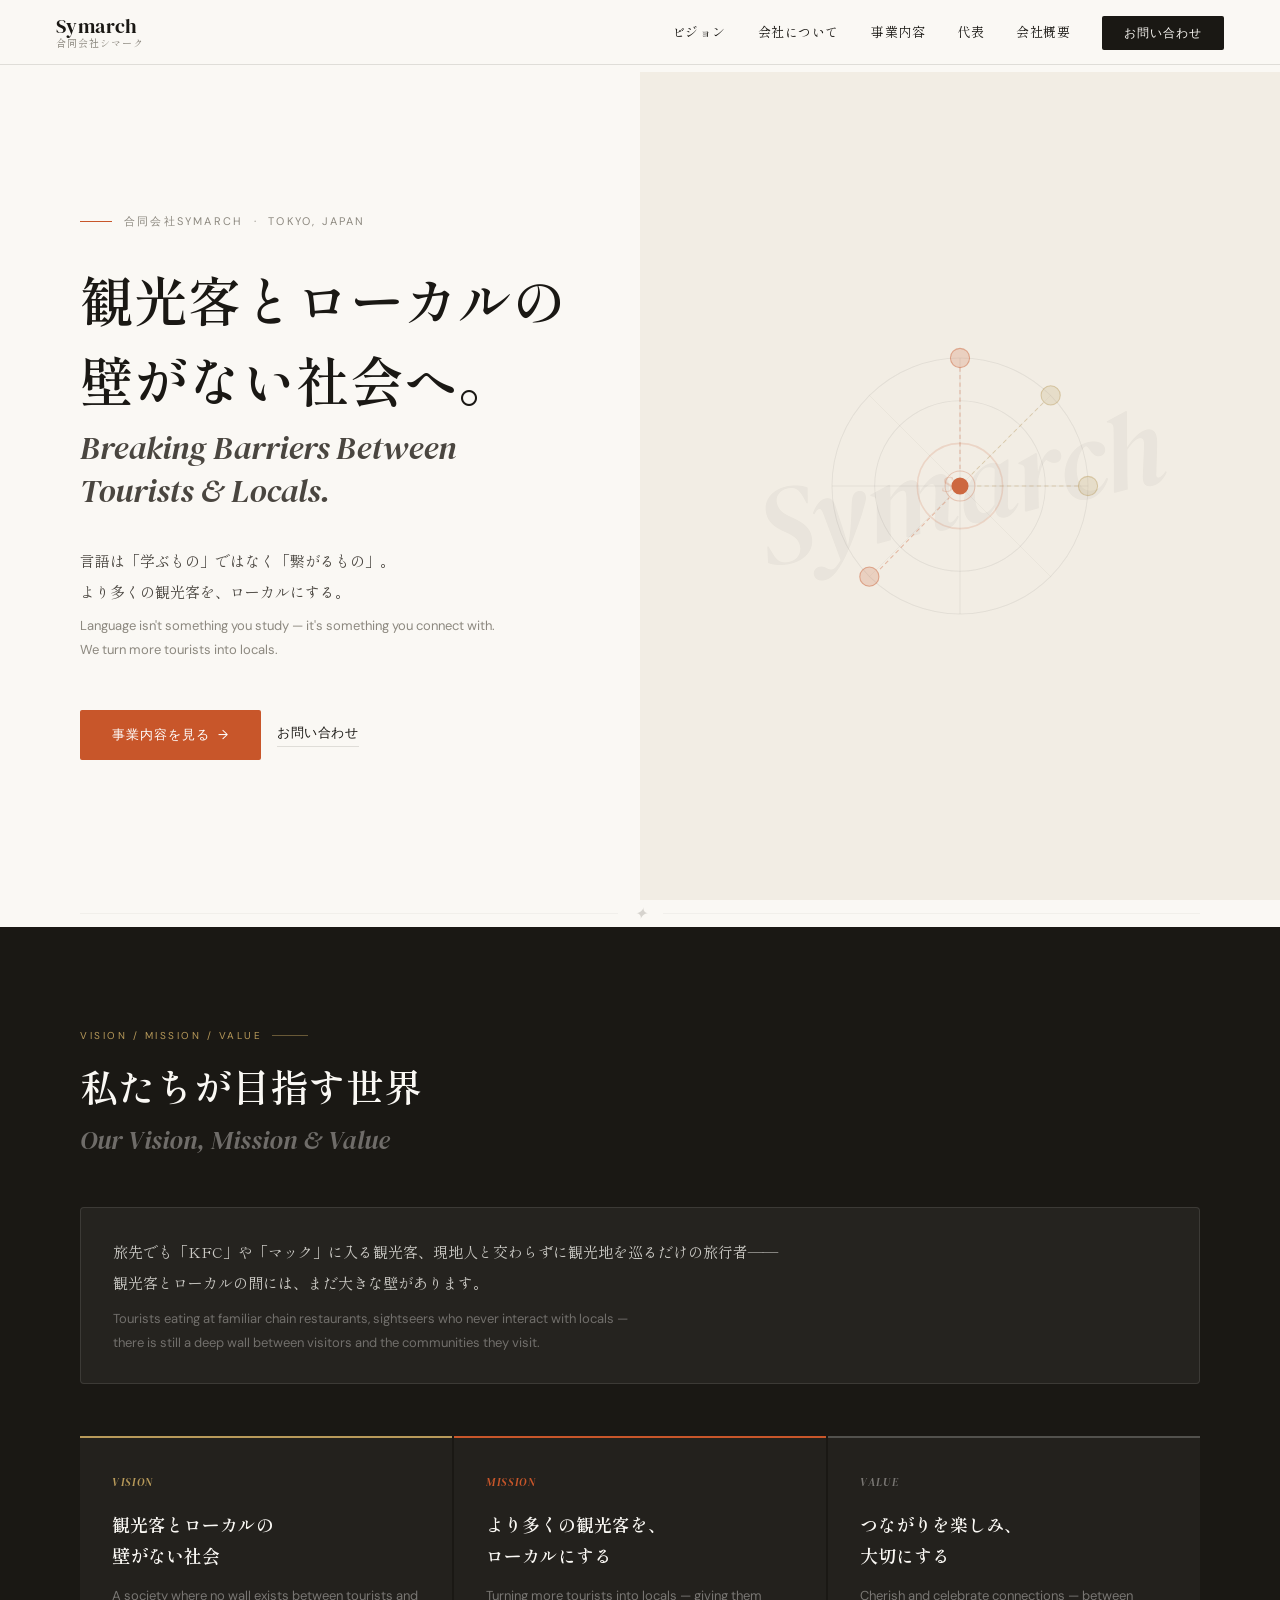
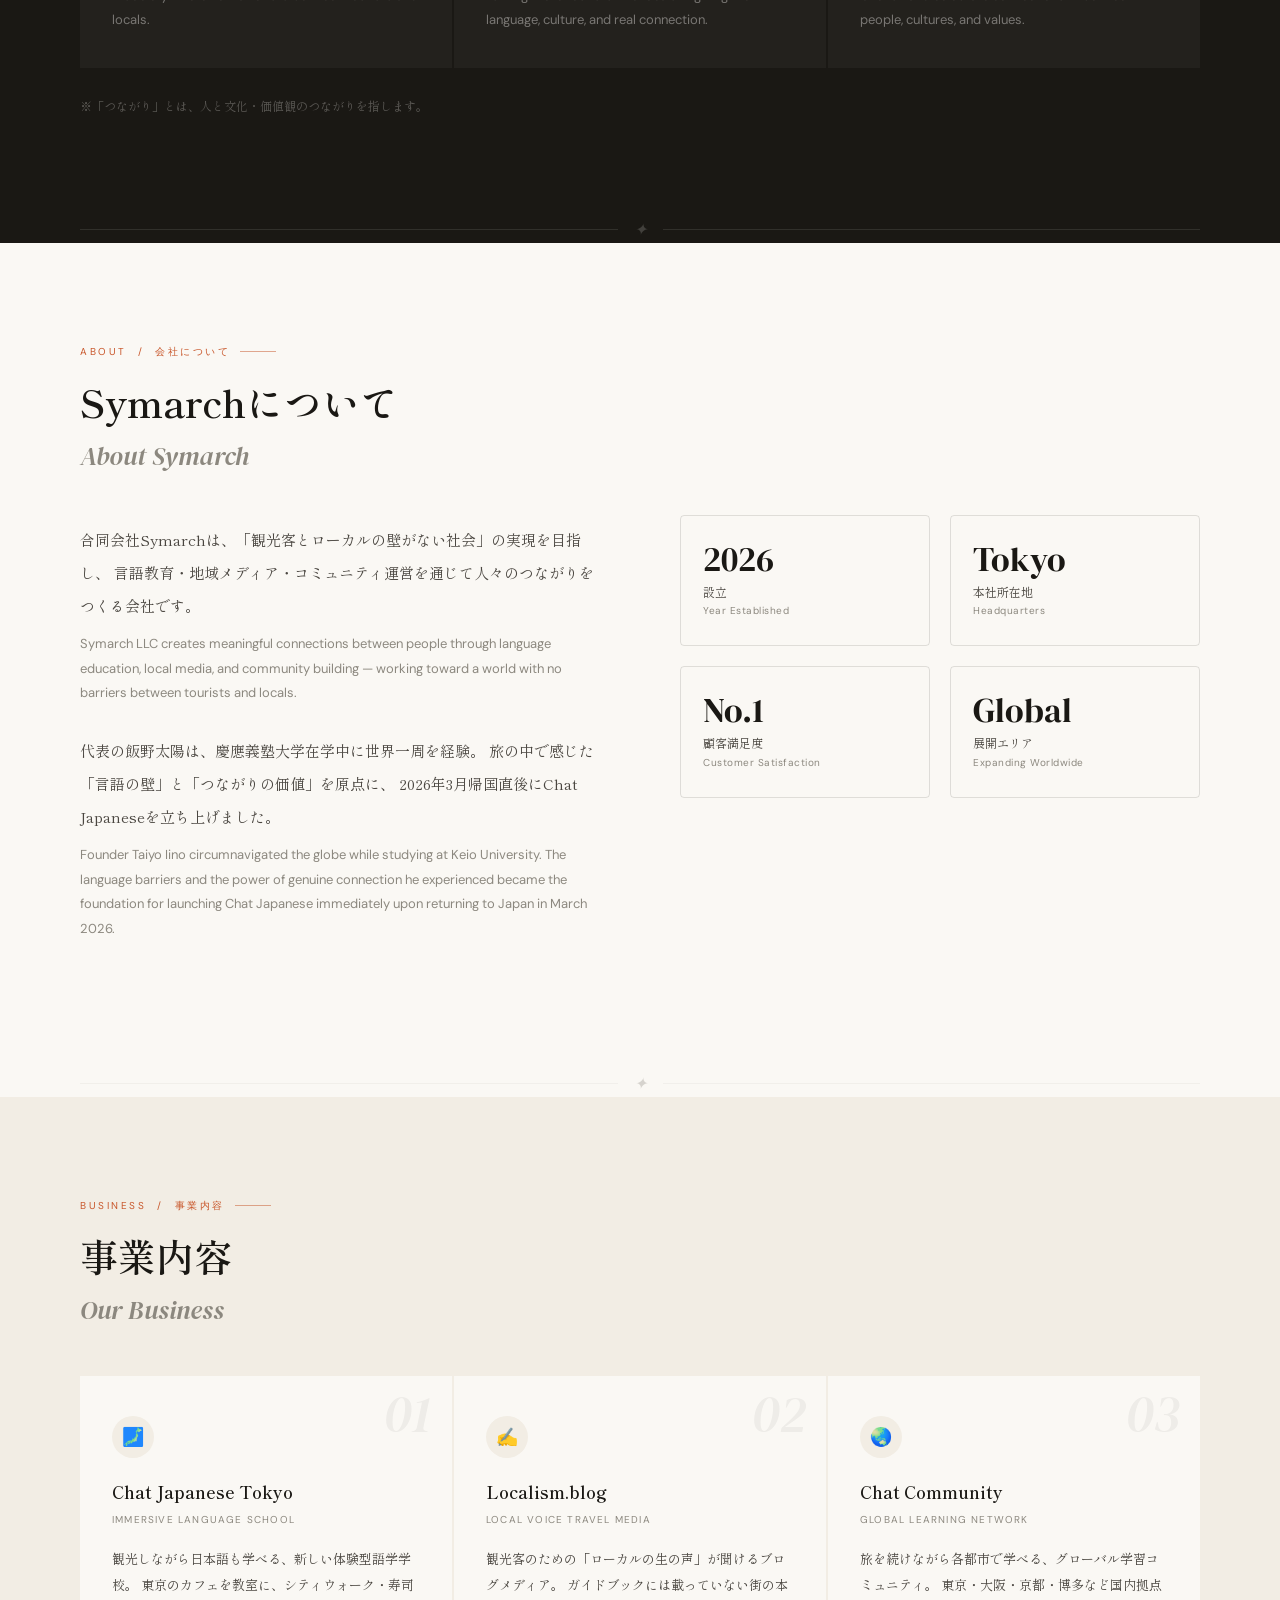
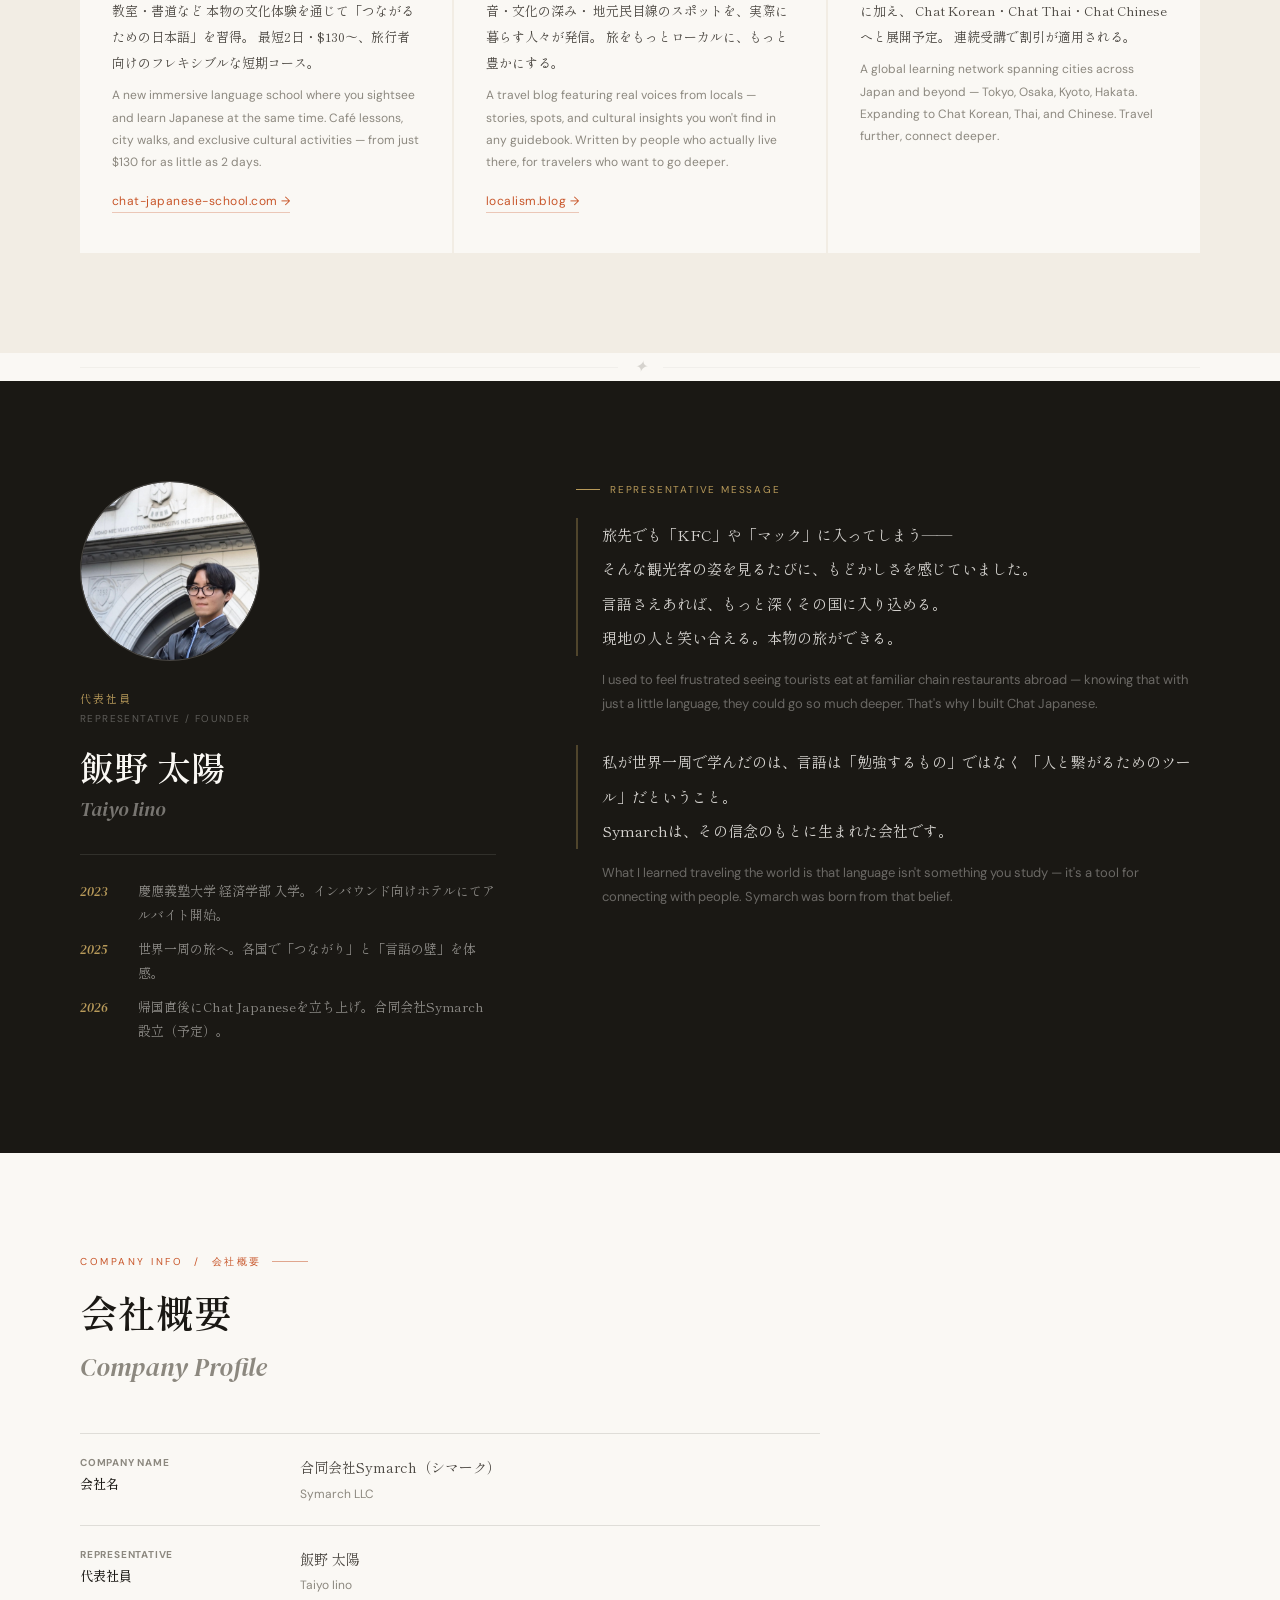
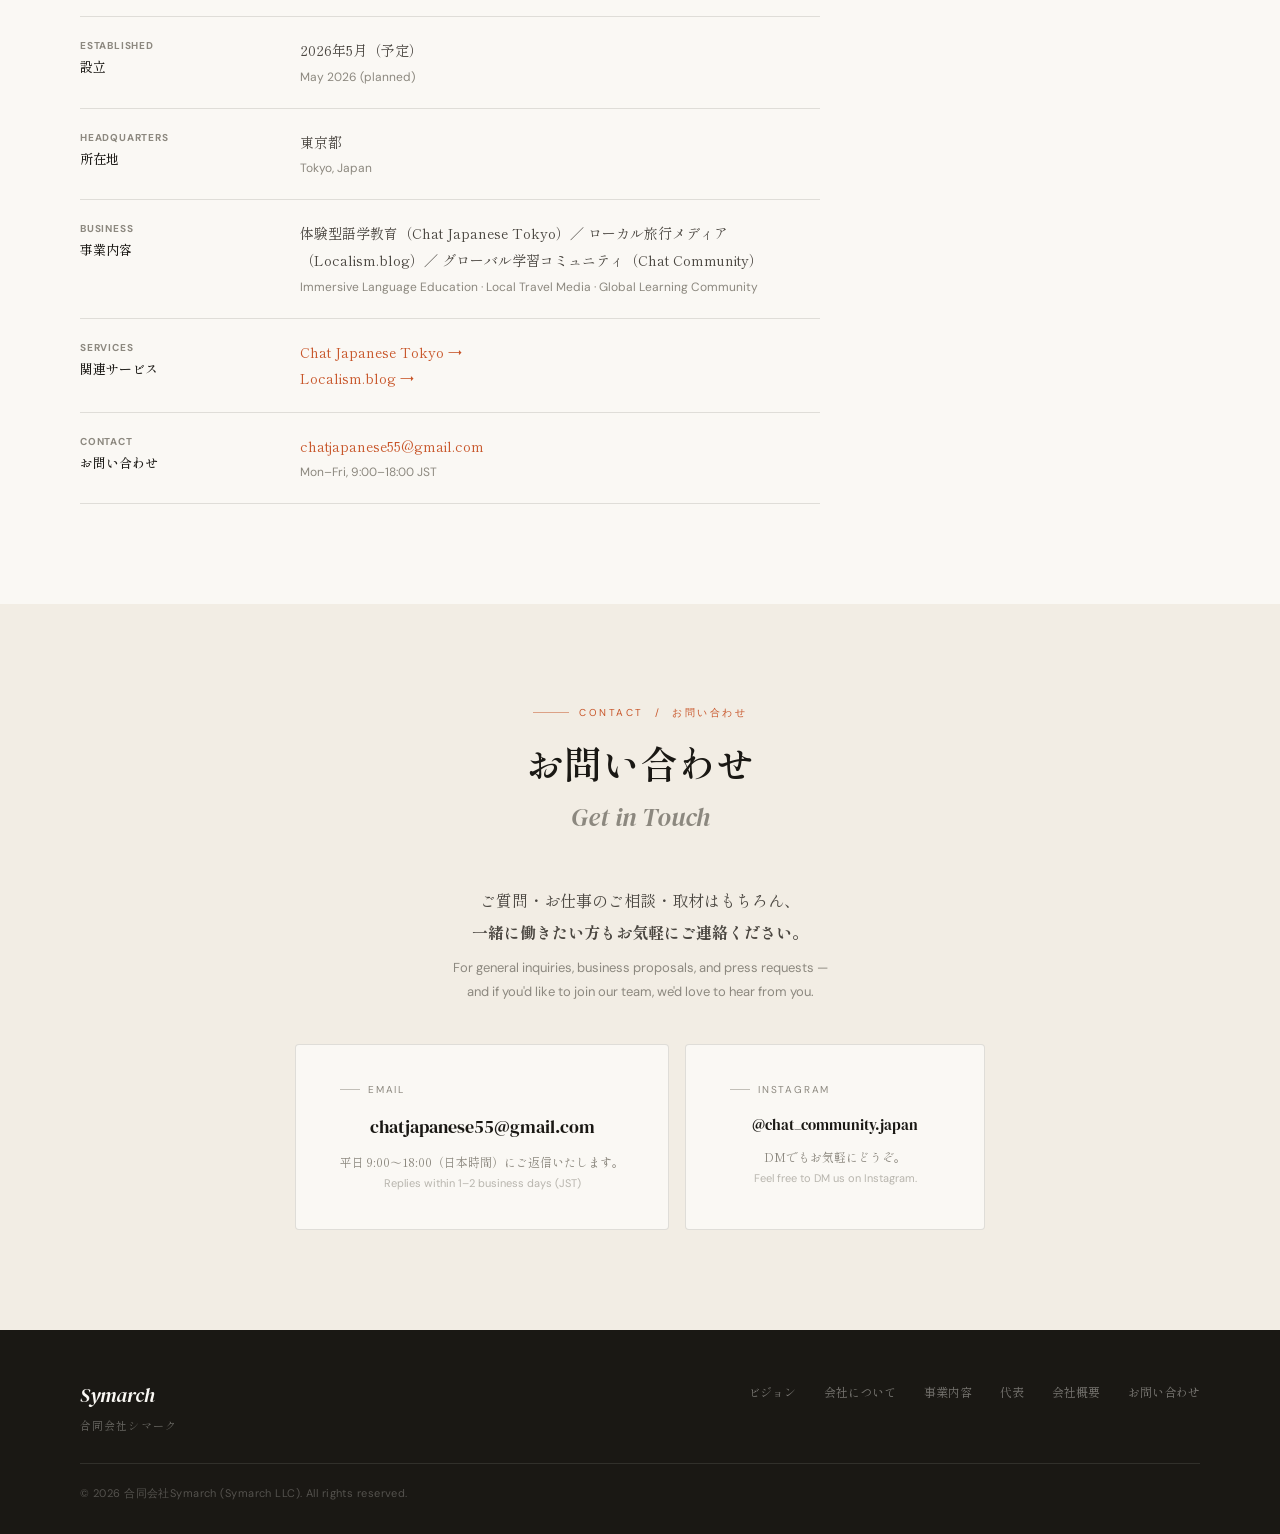
==== index.html @ d088bfaf "Update index.html" ====
<!DOCTYPE html>
<html lang="ja">
<head>
  <meta charset="UTF-8">
  <meta name="viewport" content="width=device-width, initial-scale=1.0">
  <title>合同会社Symarch | シマーク</title>

  <!-- Google Fonts -->
  <link rel="preconnect" href="https://fonts.googleapis.com">
  <link rel="preconnect" href="https://fonts.gstatic.com" crossorigin>
  <link href="https://fonts.googleapis.com/css2?family=Shippori+Mincho:wght@400;500;600&family=DM+Sans:opsz,wght@9..40,300;9..40,400;9..40,500&family=DM+Serif+Display:ital@0;1&display=swap" rel="stylesheet">

  <!-- Stylesheet（同一ディレクトリ） -->
  <link rel="stylesheet" href="style.css">
</head>
<body>

<!-- ============================================================
     NAVIGATION
     ============================================================ -->
<nav id="nav">
  <a href="#home" class="nav-logo" id="logo-link">
    <!--
      ロゴ画像を用意したら logo.png（または任意のファイル名）を
      このファイルと同じフォルダに置いてください。
      画像が見つからない場合はテキストロゴに自動フォールバックします。
    -->
    <img
      src="banar-logo.jpg"
      alt="Symarch ロゴ"
      id="logo-img"
      onerror="this.style.display='none'; document.getElementById('logo-text').style.display='flex';"
    >
    <span id="logo-text" class="nav-logo-text" style="display: none;">
      <span>Symarch</span>
      <span>合同会社シマーク</span>
    </span>
  </a>

  <ul class="nav-links">
    <li><a href="#vmv">ビジョン</a></li>
    <li><a href="#about">会社について</a></li>
    <li><a href="#business">事業内容</a></li>
    <li><a href="#representative">代表</a></li>
    <li><a href="#company">会社概要</a></li>
    <li><a href="#contact" class="nav-cta">お問い合わせ</a></li>
  </ul>
</nav>


<!-- ============================================================
     HERO
     ============================================================ -->
<div class="hero" id="home">
  <div class="hero-left">
    <p class="hero-eyebrow">合同会社Symarch &nbsp;·&nbsp; Tokyo, Japan</p>

    <h1 class="hero-title-ja">観光客とローカルの<br>壁がない社会へ。</h1>
    <p class="hero-title-en">Breaking Barriers Between<br>Tourists &amp; Locals.</p>

    <p class="hero-sub-ja">
      言語は「学ぶもの」ではなく「繋がるもの」。<br>
      より多くの観光客を、ローカルにする。
    </p>
    <p class="hero-sub-en">
      Language isn't something you study — it's something you connect with.<br>
      We turn more tourists into locals.
    </p>

    <div class="hero-actions">
      <a href="#business" class="btn-primary">事業内容を見る &nbsp;→</a>
      <a href="#contact"  class="btn-ghost">お問い合わせ</a>
    </div>
  </div>

  <div class="hero-right">
    <div class="hero-graphic">
      <svg viewBox="0 0 300 300" fill="none" xmlns="http://www.w3.org/2000/svg">
        <circle cx="150" cy="150" r="120" stroke="rgba(26,24,20,.07)"  stroke-width="1"/>
        <circle cx="150" cy="150" r="80"  stroke="rgba(26,24,20,.07)"  stroke-width="1"/>
        <circle cx="150" cy="150" r="40"  stroke="rgba(200,86,42,.18)" stroke-width="1.5"/>
        <line x1="30"  y1="150" x2="270" y2="150" stroke="rgba(26,24,20,.09)" stroke-width=".75"/>
        <line x1="150" y1="30"  x2="150" y2="270" stroke="rgba(26,24,20,.09)" stroke-width=".75"/>
        <line x1="65"  y1="65"  x2="235" y2="235" stroke="rgba(26,24,20,.06)" stroke-width=".75"/>
        <line x1="235" y1="65"  x2="65"  y2="235" stroke="rgba(26,24,20,.06)" stroke-width=".75"/>
        <circle cx="150" cy="30"  r="9" fill="rgba(200,86,42,.22)" stroke="rgba(200,86,42,.5)"  stroke-width="1"/>
        <circle cx="270" cy="150" r="9" fill="rgba(184,154,90,.22)" stroke="rgba(184,154,90,.5)" stroke-width="1"/>
        <circle cx="65"  cy="235" r="9" fill="rgba(200,86,42,.22)" stroke="rgba(200,86,42,.5)"  stroke-width="1"/>
        <circle cx="235" cy="65"  r="9" fill="rgba(184,154,90,.22)" stroke="rgba(184,154,90,.5)" stroke-width="1"/>
        <circle cx="150" cy="150" r="8"  fill="#c8562a"/>
        <circle cx="150" cy="150" r="14" fill="none" stroke="rgba(200,86,42,.3)" stroke-width="1"/>
        <line x1="150" y1="39"  x2="150" y2="136" stroke="rgba(200,86,42,.4)"  stroke-width="1" stroke-dasharray="4 3"/>
        <line x1="261" y1="150" x2="164" y2="150" stroke="rgba(184,154,90,.4)" stroke-width="1" stroke-dasharray="4 3"/>
        <line x1="75"  y1="228" x2="140" y2="161" stroke="rgba(200,86,42,.4)"  stroke-width="1" stroke-dasharray="4 3"/>
        <line x1="228" y1="72"  x2="161" y2="139" stroke="rgba(184,154,90,.4)" stroke-width="1" stroke-dasharray="4 3"/>
        <text x="133" y="156" font-family="Georgia,serif" font-size="22" font-style="italic" fill="rgba(200,86,42,.2)">S</text>
      </svg>
    </div>
  </div>
</div>

<div class="divider">
  <div class="divider-line"></div>
  <div class="divider-mark">✦</div>
  <div class="divider-line"></div>
</div>


<!-- ============================================================
     VMV — Vision / Mission / Value
     ============================================================ -->
<section id="vmv">
  <p class="sec-label">Vision / Mission / Value</p>
  <h2 class="sec-h">私たちが目指す世界</h2>
  <p class="sec-h-en">Our Vision, Mission &amp; Value</p>

  <div class="vmv-problem fade-up">
    <p class="ja">
      旅先でも「KFC」や「マック」に入る観光客、現地人と交わらずに観光地を巡るだけの旅行者——<br>
      観光客とローカルの間には、まだ大きな壁があります。
    </p>
    <p class="en">
      Tourists eating at familiar chain restaurants, sightseers who never interact with locals —<br>
      there is still a deep wall between visitors and the communities they visit.
    </p>
  </div>

  <div class="vmv-cards fade-up">
    <div class="vmv-card vision">
      <p class="vmv-tag">Vision</p>
      <p class="vmv-body-ja">観光客とローカルの<br>壁がない社会</p>
      <p class="vmv-body-en">A society where no wall exists between tourists and locals.</p>
    </div>
    <div class="vmv-card mission">
      <p class="vmv-tag">Mission</p>
      <p class="vmv-body-ja">より多くの観光客を、<br>ローカルにする</p>
      <p class="vmv-body-en">Turning more tourists into locals — giving them language, culture, and real connection.</p>
    </div>
    <div class="vmv-card value">
      <p class="vmv-tag">Value</p>
      <p class="vmv-body-ja">つながりを楽しみ、<br>大切にする</p>
      <p class="vmv-body-en">Cherish and celebrate connections — between people, cultures, and values.</p>
    </div>
  </div>

  <p class="vmv-note">※「つながり」とは、人と文化・価値観のつながりを指します。</p>
</section>

<div class="divider-dark">
  <div class="divider-line"></div>
  <div class="divider-mark">✦</div>
  <div class="divider-line"></div>
</div>


<!-- ============================================================
     ABOUT
     ============================================================ -->
<section id="about" class="fade-up">
  <div class="about-text">
    <p class="sec-label">About &nbsp;/&nbsp; 会社について</p>
    <h2 class="sec-h">Symarchについて</h2>
    <p class="sec-h-en">About Symarch</p>

    <p class="ja">
      合同会社Symarchは、「観光客とローカルの壁がない社会」の実現を目指し、
      言語教育・地域メディア・コミュニティ運営を通じて人々のつながりをつくる会社です。
    </p>
    <p class="en">
      Symarch LLC creates meaningful connections between people through language education,
      local media, and community building — working toward a world with no barriers between tourists and locals.
    </p>

    <p class="ja">
      代表の飯野太陽は、慶應義塾大学在学中に世界一周を経験。
      旅の中で感じた「言語の壁」と「つながりの価値」を原点に、
      2026年3月帰国直後にChat Japaneseを立ち上げました。
    </p>
    <p class="en">
      Founder Taiyo Iino circumnavigated the globe while studying at Keio University.
      The language barriers and the power of genuine connection he experienced became
      the foundation for launching Chat Japanese immediately upon returning to Japan in March 2026.
    </p>
  </div>

  <div class="about-stats">
    <div class="stat-card">
      <div class="stat-num">2026</div>
      <div class="stat-ja">設立</div>
      <div class="stat-en">Year Established</div>
    </div>
    <div class="stat-card">
      <div class="stat-num">Tokyo</div>
      <div class="stat-ja">本社所在地</div>
      <div class="stat-en">Headquarters</div>
    </div>
    <div class="stat-card">
      <div class="stat-num">No.1</div>
      <div class="stat-ja">顧客満足度</div>
      <div class="stat-en">Customer Satisfaction</div>
    </div>
    <div class="stat-card">
      <div class="stat-num">Global</div>
      <div class="stat-ja">展開エリア</div>
      <div class="stat-en">Expanding Worldwide</div>
    </div>
  </div>
</section>

<div class="divider">
  <div class="divider-line"></div>
  <div class="divider-mark">✦</div>
  <div class="divider-line"></div>
</div>


<!-- ============================================================
     BUSINESS
     ============================================================ -->
<section id="business" class="fade-up">
  <p class="sec-label">Business &nbsp;/&nbsp; 事業内容</p>
  <h2 class="sec-h">事業内容</h2>
  <p class="sec-h-en">Our Business</p>

  <div class="biz-grid">

    <!-- 01 Chat Japanese Tokyo -->
    <div class="biz-card">
      <div class="biz-num">01</div>
      <div class="biz-icon">🗾</div>
      <div class="biz-title-ja">Chat Japanese Tokyo</div>
      <div class="biz-title-en">Immersive Language School</div>
      <p class="biz-desc-ja">
        観光しながら日本語も学べる、新しい体験型語学学校。
        東京のカフェを教室に、シティウォーク・寿司教室・書道など
        本物の文化体験を通じて「つながるための日本語」を習得。
        最短2日・$130〜、旅行者向けのフレキシブルな短期コース。
      </p>
      <p class="biz-desc-en">
        A new immersive language school where you sightsee and learn Japanese at the same time.
        Café lessons, city walks, and exclusive cultural activities — from just $130 for as little as 2 days.
      </p>
      <a href="https://www.chat-japanese-school.com" target="_blank" class="biz-link">
        chat-japanese-school.com →
      </a>
    </div>

    <!-- 02 Localism.blog -->
    <div class="biz-card">
      <div class="biz-num">02</div>
      <div class="biz-icon">✍️</div>
      <div class="biz-title-ja">Localism.blog</div>
      <div class="biz-title-en">Local Voice Travel Media</div>
      <p class="biz-desc-ja">
        観光客のための「ローカルの生の声」が聞けるブログメディア。
        ガイドブックには載っていない街の本音・文化の深み・
        地元民目線のスポットを、実際に暮らす人々が発信。
        旅をもっとローカルに、もっと豊かにする。
      </p>
      <p class="biz-desc-en">
        A travel blog featuring real voices from locals — stories, spots, and cultural insights
        you won't find in any guidebook. Written by people who actually live there,
        for travelers who want to go deeper.
      </p>
      <a href="https://www.localism.blog" target="_blank" class="biz-link">
        localism.blog →
      </a>
    </div>

    <!-- 03 Chat Community -->
    <div class="biz-card">
      <div class="biz-num">03</div>
      <div class="biz-icon">🌏</div>
      <div class="biz-title-ja">Chat Community</div>
      <div class="biz-title-en">Global Learning Network</div>
      <p class="biz-desc-ja">
        旅を続けながら各都市で学べる、グローバル学習コミュニティ。
        東京・大阪・京都・博多など国内拠点に加え、
        Chat Korean・Chat Thai・Chat Chineseへと展開予定。
        連続受講で割引が適用される。
      </p>
      <p class="biz-desc-en">
        A global learning network spanning cities across Japan and beyond —
        Tokyo, Osaka, Kyoto, Hakata. Expanding to Chat Korean, Thai, and Chinese.
        Travel further, connect deeper.
      </p>
    </div>

  </div>
</section>

<div class="divider">
  <div class="divider-line"></div>
  <div class="divider-mark">✦</div>
  <div class="divider-line"></div>
</div>


<!-- ============================================================
     REPRESENTATIVE
     ============================================================ -->
<section id="representative">

  <div class="fade-up"> 
    <div class="rep-portrait" id="rep-portrait-wrap">
      <img
        src="founder.jpg"
        alt="飯野 太陽"
        onerror="this.style.display='none'; document.getElementById('rep-initial').style.display='block';"
      >
      <span id="rep-initial" style="display: none;">T</span>
    </div>

    <p class="rep-role-ja">代表社員</p>
    <p class="rep-role-en">Representative / Founder</p>
    <h2 class="rep-name-ja">飯野 太陽</h2>
    <p class="rep-name-en">Taiyo Iino</p>

    <div class="rep-profile">
      <div class="rep-profile-item">
        <span class="rep-year">2023</span>
        <span class="rep-text">慶應義塾大学 経済学部 入学。インバウンド向けホテルにてアルバイト開始。</span>
      </div>
      <div class="rep-profile-item">
        <span class="rep-year">2025</span>
        <span class="rep-text">世界一周の旅へ。各国で「つながり」と「言語の壁」を体感。</span>
      </div>
      <div class="rep-profile-item">
        <span class="rep-year">2026</span>
        <span class="rep-text">帰国直後にChat Japaneseを立ち上げ。合同会社Symarch 設立（予定）。</span>
      </div>
    </div>
  </div>

  <div class="fade-up">
    <p class="rep-msg-label">Representative Message</p>

    <p class="rep-quote-ja">
      旅先でも「KFC」や「マック」に入ってしまう——<br>
      そんな観光客の姿を見るたびに、もどかしさを感じていました。<br>
      言語さえあれば、もっと深くその国に入り込める。<br>
      現地の人と笑い合える。本物の旅ができる。
    </p>
    <p class="rep-quote-en">
      I used to feel frustrated seeing tourists eat at familiar chain restaurants abroad —
      knowing that with just a little language, they could go so much deeper.
      That's why I built Chat Japanese.
    </p>

    <p class="rep-quote-ja">
      私が世界一周で学んだのは、言語は「勉強するもの」ではなく
      「人と繋がるためのツール」だということ。<br>
      Symarchは、その信念のもとに生まれた会社です。
    </p>
    <p class="rep-quote-en">
      What I learned traveling the world is that language isn't something you study —
      it's a tool for connecting with people.
      Symarch was born from that belief.
    </p>
  </div>

</section>


<!-- ============================================================
     COMPANY INFO
     ============================================================ -->
<section id="company" class="fade-up">
  <p class="sec-label">Company Info &nbsp;/&nbsp; 会社概要</p>
  <h2 class="sec-h">会社概要</h2>
  <p class="sec-h-en">Company Profile</p>

  <table class="co-table">
    <tr>
      <th>
        <span class="th-en">Company Name</span>
        <span class="th-ja">会社名</span>
      </th>
      <td>
        <span class="td-ja">合同会社Symarch（シマーク）</span>
        <span class="td-en">Symarch LLC</span>
      </td>
    </tr>
    <tr>
      <th>
        <span class="th-en">Representative</span>
        <span class="th-ja">代表社員</span>
      </th>
      <td>
        <span class="td-ja">飯野 太陽</span>
        <span class="td-en">Taiyo Iino</span>
      </td>
    </tr>
    <tr>
      <th>
        <span class="th-en">Established</span>
        <span class="th-ja">設立</span>
      </th>
      <td>
        <span class="td-ja">2026年5月（予定）</span>
        <span class="td-en">May 2026 (planned)</span>
      </td>
    </tr>
    <tr>
      <th>
        <span class="th-en">Headquarters</span>
        <span class="th-ja">所在地</span>
      </th>
      <td>
        <span class="td-ja">東京都</span>
        <span class="td-en">Tokyo, Japan</span>
      </td>
    </tr>
    <tr>
      <th>
        <span class="th-en">Business</span>
        <span class="th-ja">事業内容</span>
      </th>
      <td>
        <span class="td-ja">
          体験型語学教育（Chat Japanese Tokyo）／
          ローカル旅行メディア（Localism.blog）／
          グローバル学習コミュニティ（Chat Community）
        </span>
        <span class="td-en">
          Immersive Language Education · Local Travel Media · Global Learning Community
        </span>
      </td>
    </tr>
    <tr>
      <th>
        <span class="th-en">Services</span>
        <span class="th-ja">関連サービス</span>
      </th>
      <td>
        <span class="td-ja">
          <a href="https://www.chat-japanese-school.com" target="_blank">Chat Japanese Tokyo →</a><br>
          <a href="https://www.localism.blog"            target="_blank">Localism.blog →</a>
        </span>
      </td>
    </tr>
    <tr>
      <th>
        <span class="th-en">Contact</span>
        <span class="th-ja">お問い合わせ</span>
      </th>
      <td>
        <span class="td-ja">
          <a href="mailto:chatjapanese55@gmail.com">chatjapanese55@gmail.com</a>
        </span>
        <span class="td-en">Mon–Fri, 9:00–18:00 JST</span>
      </td>
    </tr>
  </table>
</section>


<!-- ============================================================
     CONTACT
     ============================================================ -->
<section id="contact" class="fade-up">
  <p class="sec-label">Contact &nbsp;/&nbsp; お問い合わせ</p>
  <h2 class="sec-h">お問い合わせ</h2>
  <p class="sec-h-en">Get in Touch</p>

  <p class="contact-lead-ja">
    ご質問・お仕事のご相談・取材はもちろん、<br>
    <strong>一緒に働きたい方もお気軽にご連絡ください。</strong>
  </p>
  <p class="contact-lead-en">
    For general inquiries, business proposals, and press requests —<br>
    and if you'd like to join our team, we'd love to hear from you.
  </p>

  <div class="contact-cards">
    <div class="contact-card">
      <p class="contact-card-label">Email</p>
      <a href="mailto:chatjapanese55@gmail.com" class="contact-email">
        chatjapanese55@gmail.com
      </a>
      <p class="contact-note-ja">平日 9:00〜18:00（日本時間）にご返信いたします。</p>
      <p class="contact-note-en">Replies within 1–2 business days (JST)</p>
    </div>

    <div class="contact-card">
      <p class="contact-card-label">Instagram</p>
      <a href="https://www.instagram.com/chat_community.japan" target="_blank" class="contact-email" style="font-size: 15px;">
        @chat_community.japan
      </a>
      <p class="contact-note-ja">DMでもお気軽にどうぞ。</p>
      <p class="contact-note-en">Feel free to DM us on Instagram.</p>
    </div>
  </div>
</section>


<!-- ============================================================
     FOOTER
     ============================================================ -->
<footer>
  <div class="footer-inner">
    <div>
      <div class="footer-brand-en">Symarch</div>
      <div class="footer-brand-ja">合同会社シマーク</div>
    </div>
    <ul class="footer-links">
      <li><a href="#vmv">ビジョン</a></li>
      <li><a href="#about">会社について</a></li>
      <li><a href="#business">事業内容</a></li>
      <li><a href="#representative">代表</a></li>
      <li><a href="#company">会社概要</a></li>
      <li><a href="#contact">お問い合わせ</a></li>
    </ul>
  </div>
  <p class="footer-copy">© 2026 合同会社Symarch (Symarch LLC). All rights reserved.</p>
</footer>


<!-- ============================================================
     JavaScript
     ============================================================ -->
<script>
  // フェードインアニメーション
  const io = new IntersectionObserver(entries => {
    entries.forEach(e => {
      if (e.isIntersecting) {
        e.target.classList.add('visible');
        io.unobserve(e.target);
      }
    });
  }, { threshold: 0.07 });

  document.querySelectorAll('.fade-up').forEach(el => io.observe(el));

  // スクロールでナビを細くする
  const nav = document.getElementById('nav');
  window.addEventListener('scroll', () => {
    nav.style.padding = window.scrollY > 40 ? '10px 56px' : '16px 56px';
  }, { passive: true });
</script>

</body>
</html>
---- style.css ----
/* ============================================================
   合同会社Symarch — Corporate Site Stylesheet
   style.css
   ============================================================ */

/* ─── RESET & ROOT ─── */
*, *::before, *::after {
  box-sizing: border-box;
  margin: 0;
  padding: 0;
}

:root {
  --ink:        #1a1814;
  --ink-mid:    #4a4640;
  --ink-light:  #8c887f;
  --paper:      #faf8f4;
  --paper-warm: #f2ede4;
  --accent:     #c8562a;
  --gold:       #b89a5a;
  --border:     rgba(26, 24, 20, 0.12);
  --font-ja:      'Shippori Mincho', serif;
  --font-en:      'DM Sans', sans-serif;
  --font-display: 'DM Serif Display', serif;
}

html {
  scroll-behavior: smooth;
}

body {
  background: var(--paper);
  color: var(--ink);
  font-family: var(--font-en);
  font-size: 16px;
  line-height: 1.7;
  overflow-x: hidden;
}

/* ─── NAVIGATION ─── */
nav {
  position: fixed;
  top: 0; left: 0; right: 0;
  z-index: 100;
  display: flex;
  align-items: center;
  justify-content: space-between;
  padding: 16px 56px;
  background: rgba(250, 248, 244, 0.94);
  backdrop-filter: blur(14px);
  border-bottom: 1px solid var(--border);
  transition: padding 0.3s;
}

.nav-logo {
  text-decoration: none;
  display: flex;
  align-items: center;
}

.nav-logo img {
  height: 44px;
  width: auto;
  display: block;
}

.nav-logo-text {
  display: flex;
  flex-direction: column;
  line-height: 1;
}

.nav-logo-text span:first-child {
  font-family: var(--font-display);
  font-size: 20px;
  color: var(--ink);
  letter-spacing: 0.02em;
}

.nav-logo-text span:last-child {
  font-family: var(--font-ja);
  font-size: 10px;
  color: var(--ink-light);
  letter-spacing: 0.1em;
  margin-top: 2px;
}

.nav-links {
  display: flex;
  align-items: center;
  gap: 32px;
  list-style: none;
}

.nav-links a {
  text-decoration: none;
  font-family: var(--font-ja);
  font-size: 13px;
  color: var(--ink);
  letter-spacing: 0.04em;
  position: relative;
  padding-bottom: 2px;
}

.nav-links a::after {
  content: '';
  position: absolute;
  bottom: -2px; left: 0; right: 0;
  height: 1px;
  background: var(--accent);
  transform: scaleX(0);
  transform-origin: left;
  transition: transform 0.25s;
}

.nav-links a:hover::after {
  transform: scaleX(1);
}

.nav-cta {
  background: var(--ink) !important;
  color: var(--paper) !important;
  padding: 9px 22px !important;
  border-radius: 2px;
  font-size: 12px !important;
  letter-spacing: 0.08em !important;
  transition: background 0.2s;
  font-family: var(--font-en) !important;
}

.nav-cta:hover {
  background: var(--accent) !important;
}

.nav-cta::after {
  display: none !important;
}

/* ─── HERO ─── */
.hero {
  min-height: 100vh;
  display: grid;
  grid-template-columns: 1fr 1fr;
  padding-top: 72px;
  overflow: hidden;
}

.hero-left {
  display: flex;
  flex-direction: column;
  justify-content: center;
  padding: 80px 64px 80px 80px;
}

.hero-eyebrow {
  font-size: 11px;
  letter-spacing: 0.2em;
  color: var(--ink-light);
  text-transform: uppercase;
  margin-bottom: 28px;
  display: flex;
  align-items: center;
  gap: 12px;
}

.hero-eyebrow::before {
  content: '';
  display: block;
  width: 32px;
  height: 1px;
  background: var(--accent);
}

.hero-title-ja {
  font-family: var(--font-ja);
  font-size: clamp(36px, 4.2vw, 58px);
  font-weight: 600;
  line-height: 1.5;
  color: var(--ink);
  margin-bottom: 6px;
}

.hero-title-en {
  font-family: var(--font-display);
  font-size: clamp(20px, 2.6vw, 36px);
  font-style: italic;
  color: var(--ink-mid);
  margin-bottom: 32px;
  line-height: 1.3;
}

.hero-sub-ja {
  font-family: var(--font-ja);
  font-size: 15px;
  line-height: 2.1;
  color: var(--ink-mid);
  margin-bottom: 6px;
}

.hero-sub-en {
  font-size: 13px;
  line-height: 1.85;
  color: var(--ink-light);
  margin-bottom: 48px;
}

.hero-actions {
  display: flex;
  gap: 16px;
  align-items: center;
  flex-wrap: wrap;
}

.btn-primary {
  background: var(--accent);
  color: #fff;
  padding: 14px 32px;
  text-decoration: none;
  font-size: 13px;
  letter-spacing: 0.08em;
  border-radius: 2px;
  transition: background 0.2s, transform 0.15s;
  display: inline-block;
}

.btn-primary:hover {
  background: #a8441e;
  transform: translateY(-1px);
}

.btn-ghost {
  color: var(--ink);
  text-decoration: none;
  font-size: 13px;
  letter-spacing: 0.04em;
  border-bottom: 1px solid var(--border);
  padding-bottom: 2px;
  transition: border-color 0.2s, color 0.2s;
}

.btn-ghost:hover {
  color: var(--accent);
  border-color: var(--accent);
}

.hero-right {
  position: relative;
  background: var(--paper-warm);
  overflow: hidden;
}

.hero-right::before {
  content: 'Symarch';
  position: absolute;
  top: 50%; left: 50%;
  transform: translate(-50%, -50%) rotate(-12deg);
  font-family: var(--font-display);
  font-size: 110px;
  font-style: italic;
  color: rgba(26, 24, 20, 0.04);
  white-space: nowrap;
  pointer-events: none;
}

.hero-graphic {
  position: absolute;
  inset: 0;
  display: flex;
  align-items: center;
  justify-content: center;
}

.hero-graphic svg {
  width: 58%;
  max-width: 320px;
  opacity: 0.88;
}

/* ─── SECTION COMMONS ─── */
section {
  padding: 100px 80px;
}

.sec-label {
  font-size: 10px;
  letter-spacing: 0.25em;
  text-transform: uppercase;
  color: var(--accent);
  margin-bottom: 14px;
  display: flex;
  align-items: center;
  gap: 10px;
}

.sec-label::after {
  content: '';
  width: 36px;
  height: 1px;
  background: var(--accent);
  opacity: 0.5;
}

.sec-h {
  font-family: var(--font-ja);
  font-size: clamp(26px, 3vw, 38px);
  font-weight: 600;
  line-height: 1.45;
  margin-bottom: 6px;
}

.sec-h-en {
  font-family: var(--font-display);
  font-size: clamp(18px, 2vw, 26px);
  font-style: italic;
  color: var(--ink-light);
  margin-bottom: 44px;
}

/* ─── DIVIDER ─── */
.divider {
  display: flex;
  align-items: center;
  gap: 16px;
  margin: 0 80px;
  opacity: 0.32;
}

.divider-line {
  flex: 1;
  height: 1px;
  background: var(--border);
}

.divider-mark {
  font-family: var(--font-display);
  font-size: 16px;
  font-style: italic;
  color: var(--ink-light);
}

.divider-dark {
  background: var(--ink);
  padding: 0 80px;
  opacity: 1;
  display: flex;
  align-items: center;
  gap: 16px;
}

.divider-dark .divider-line {
  background: rgba(250, 248, 244, 0.1);
}

.divider-dark .divider-mark {
  color: rgba(250, 248, 244, 0.18);
}

/* ─── VMV ─── */
#vmv {
  background: var(--ink);
  color: var(--paper);
}

#vmv .sec-label {
  color: var(--gold);
}

#vmv .sec-label::after {
  background: var(--gold);
}

#vmv .sec-h {
  color: var(--paper);
}

#vmv .sec-h-en {
  color: rgba(250, 248, 244, 0.38);
}

.vmv-problem {
  background: rgba(250, 248, 244, 0.05);
  border: 1px solid rgba(250, 248, 244, 0.1);
  border-radius: 4px;
  padding: 28px 32px;
  margin-bottom: 52px;
}

.vmv-problem p.ja {
  font-family: var(--font-ja);
  font-size: 15px;
  line-height: 2.1;
  color: rgba(250, 248, 244, 0.78);
  margin-bottom: 8px;
}

.vmv-problem p.en {
  font-size: 13px;
  color: rgba(250, 248, 244, 0.36);
  line-height: 1.85;
}

.vmv-cards {
  display: grid;
  grid-template-columns: repeat(3, 1fr);
  gap: 2px;
}

.vmv-card {
  padding: 36px 32px;
  background: rgba(250, 248, 244, 0.04);
  border-top: 2px solid transparent;
  transition: background 0.25s;
}

.vmv-card:hover {
  background: rgba(250, 248, 244, 0.07);
}

.vmv-card.vision  { border-color: var(--gold); }
.vmv-card.mission { border-color: var(--accent); }
.vmv-card.value   { border-color: rgba(250, 248, 244, 0.22); }

.vmv-tag {
  font-family: var(--font-display);
  font-size: 11px;
  font-style: italic;
  letter-spacing: 0.15em;
  text-transform: uppercase;
  margin-bottom: 16px;
}

.vmv-card.vision  .vmv-tag { color: var(--gold); }
.vmv-card.mission .vmv-tag { color: var(--accent); }
.vmv-card.value   .vmv-tag { color: rgba(250, 248, 244, 0.4); }

.vmv-body-ja {
  font-family: var(--font-ja);
  font-size: 18px;
  font-weight: 600;
  line-height: 1.75;
  color: var(--paper);
  margin-bottom: 12px;
}

.vmv-body-en {
  font-size: 13px;
  line-height: 1.85;
  color: rgba(250, 248, 244, 0.4);
}

.vmv-note {
  margin-top: 28px;
  font-size: 12px;
  color: rgba(250, 248, 244, 0.28);
  font-family: var(--font-ja);
}

/* ─── ABOUT ─── */
#about {
  background: var(--paper);
  display: grid;
  grid-template-columns: 1fr 1fr;
  gap: 80px;
  align-items: center;
}

.about-text p.ja {
  font-family: var(--font-ja);
  font-size: 15px;
  line-height: 2.2;
  color: var(--ink-mid);
  margin-bottom: 10px;
}

.about-text p.en {
  font-size: 13px;
  line-height: 1.9;
  color: var(--ink-light);
  margin-bottom: 28px;
}

.about-stats {
  display: grid;
  grid-template-columns: 1fr 1fr;
  gap: 20px;
}

.stat-card {
  border: 1px solid var(--border);
  padding: 26px 22px;
  border-radius: 4px;
  position: relative;
  overflow: hidden;
  transition: border-color 0.2s;
}

.stat-card::before {
  content: '';
  position: absolute;
  top: 0; left: 0;
  width: 3px;
  height: 100%;
  background: var(--accent);
  opacity: 0;
  transition: opacity 0.2s;
}

.stat-card:hover { border-color: var(--accent); }
.stat-card:hover::before { opacity: 1; }

.stat-num {
  font-family: var(--font-display);
  font-size: 34px;
  color: var(--ink);
  line-height: 1;
  margin-bottom: 6px;
}

.stat-ja {
  font-family: var(--font-ja);
  font-size: 12px;
  color: var(--ink-mid);
}

.stat-en {
  font-size: 10px;
  color: var(--ink-light);
  letter-spacing: 0.05em;
}

/* ─── BUSINESS ─── */
#business {
  background: var(--paper-warm);
}

.biz-grid {
  display: grid;
  grid-template-columns: repeat(3, 1fr);
  gap: 2px;
}

.biz-card {
  background: var(--paper);
  padding: 40px 32px;
  position: relative;
  overflow: hidden;
  transition: background 0.25s;
}

.biz-card:hover {
  background: #fff;
}

.biz-num {
  font-family: var(--font-display);
  font-size: 52px;
  font-style: italic;
  color: rgba(26, 24, 20, 0.05);
  position: absolute;
  top: 12px; right: 20px;
  line-height: 1;
  pointer-events: none;
}

.biz-icon {
  width: 42px;
  height: 42px;
  border-radius: 50%;
  background: var(--paper-warm);
  display: flex;
  align-items: center;
  justify-content: center;
  font-size: 18px;
  margin-bottom: 20px;
}

.biz-title-ja {
  font-family: var(--font-ja);
  font-size: 17px;
  font-weight: 600;
  color: var(--ink);
  margin-bottom: 4px;
}

.biz-title-en {
  font-size: 10px;
  letter-spacing: 0.12em;
  color: var(--ink-light);
  text-transform: uppercase;
  margin-bottom: 18px;
}

.biz-desc-ja {
  font-family: var(--font-ja);
  font-size: 13px;
  line-height: 2;
  color: var(--ink-mid);
  margin-bottom: 8px;
}

.biz-desc-en {
  font-size: 12px;
  line-height: 1.85;
  color: var(--ink-light);
}

.biz-link {
  display: inline-block;
  margin-top: 18px;
  font-size: 12px;
  color: var(--accent);
  text-decoration: none;
  letter-spacing: 0.04em;
  border-bottom: 1px solid rgba(200, 86, 42, 0.3);
  padding-bottom: 1px;
  transition: border-color 0.2s;
}

.biz-link:hover {
  border-color: var(--accent);
}

/* ─── REPRESENTATIVE ─── */
#representative {
  background: var(--ink);
  color: var(--paper);
  display: grid;
  grid-template-columns: 1fr 1.5fr;
  gap: 80px;
  align-items: start;
  padding: 100px 80px;
}

.rep-portrait {
  width: 180px;
  height: 180px;
  border-radius: 50%;
  background: rgba(250, 248, 244, 0.07);
  border: 1px solid rgba(250, 248, 244, 0.14);
  display: flex;
  align-items: center;
  justify-content: center;
  font-family: var(--font-display);
  font-size: 52px;
  font-style: italic;
  color: rgba(250, 248, 244, 0.18);
  margin-bottom: 28px;
  overflow: hidden;
}

.rep-portrait img {
  width: 100%;
  height: 100%;
  object-fit: cover;
  border-radius: 50%;
}

.rep-role-ja {
  font-family: var(--font-ja);
  font-size: 11px;
  letter-spacing: 0.18em;
  color: var(--gold);
  margin-bottom: 3px;
}

.rep-role-en {
  font-size: 10px;
  letter-spacing: 0.14em;
  color: rgba(250, 248, 244, 0.3);
  text-transform: uppercase;
  margin-bottom: 20px;
}

.rep-name-ja {
  font-family: var(--font-ja);
  font-size: 34px;
  font-weight: 600;
  color: var(--paper);
  line-height: 1.2;
  margin-bottom: 4px;
}

.rep-name-en {
  font-family: var(--font-display);
  font-size: 20px;
  font-style: italic;
  color: rgba(250, 248, 244, 0.42);
  margin-bottom: 28px;
}

.rep-profile {
  border-top: 1px solid rgba(250, 248, 244, 0.1);
  padding-top: 24px;
}

.rep-profile-item {
  display: flex;
  gap: 14px;
  align-items: baseline;
  margin-bottom: 10px;
}

.rep-year {
  font-family: var(--font-display);
  font-size: 13px;
  font-style: italic;
  color: var(--gold);
  min-width: 44px;
  flex-shrink: 0;
}

.rep-text {
  font-family: var(--font-ja);
  font-size: 13px;
  line-height: 1.85;
  color: rgba(250, 248, 244, 0.52);
}

.rep-msg-label {
  font-size: 10px;
  letter-spacing: 0.18em;
  color: var(--gold);
  text-transform: uppercase;
  margin-bottom: 20px;
  display: flex;
  align-items: center;
  gap: 10px;
}

.rep-msg-label::before {
  content: '';
  display: block;
  width: 24px;
  height: 1px;
  background: var(--gold);
}

.rep-quote-ja {
  font-family: var(--font-ja);
  font-size: 15px;
  line-height: 2.3;
  color: rgba(250, 248, 244, 0.84);
  border-left: 2px solid rgba(184, 154, 90, 0.35);
  padding-left: 24px;
  margin-bottom: 12px;
}

.rep-quote-en {
  font-size: 13px;
  line-height: 1.9;
  color: rgba(250, 248, 244, 0.36);
  padding-left: 26px;
  margin-bottom: 28px;
}

/* ─── COMPANY ─── */
#company {
  background: var(--paper);
}

.co-table {
  width: 100%;
  max-width: 740px;
  border-collapse: collapse;
  margin-top: 40px;
}

.co-table tr {
  border-bottom: 1px solid var(--border);
}

.co-table tr:first-child {
  border-top: 1px solid var(--border);
}

.co-table th {
  text-align: left;
  padding: 20px 0;
  width: 220px;
  vertical-align: top;
}

.th-en {
  font-size: 10px;
  color: var(--ink-light);
  letter-spacing: 0.08em;
  text-transform: uppercase;
  display: block;
  margin-bottom: 2px;
}

.th-ja {
  font-family: var(--font-ja);
  font-size: 13px;
  font-weight: 500;
  color: var(--ink);
  display: block;
}

.co-table td {
  padding: 20px 0;
  vertical-align: top;
}

.td-ja {
  font-family: var(--font-ja);
  font-size: 14px;
  color: var(--ink-mid);
  display: block;
  line-height: 1.9;
}

.td-en {
  font-size: 12px;
  color: var(--ink-light);
  display: block;
  margin-top: 3px;
  line-height: 1.75;
}

.td-ja a,
.td-en a {
  color: var(--accent);
  text-decoration: none;
}

.td-ja a:hover,
.td-en a:hover {
  text-decoration: underline;
}

/* ─── CONTACT ─── */
#contact {
  background: var(--paper-warm);
  text-align: center;
}

#contact .sec-label {
  justify-content: center;
}

#contact .sec-label::before {
  content: '';
  width: 36px;
  height: 1px;
  background: var(--accent);
  opacity: 0.5;
}

#contact .sec-label::after {
  display: none;
}

.contact-lead-ja {
  font-family: var(--font-ja);
  font-size: 16px;
  line-height: 2;
  color: var(--ink-mid);
  max-width: 600px;
  margin: 0 auto 8px;
}

.contact-lead-en {
  font-size: 13px;
  color: var(--ink-light);
  max-width: 560px;
  margin: 0 auto 40px;
  line-height: 1.85;
}

.contact-cards {
  display: flex;
  gap: 16px;
  justify-content: center;
  flex-wrap: wrap;
}

.contact-card {
  background: var(--paper);
  border: 1px solid var(--border);
  border-radius: 4px;
  padding: 36px 44px;
  min-width: 300px;
  transition: border-color 0.2s, box-shadow 0.2s;
}

.contact-card:hover {
  border-color: rgba(200, 86, 42, 0.3);
  box-shadow: 0 4px 24px rgba(26, 24, 20, 0.06);
}

.contact-card-label {
  font-size: 10px;
  letter-spacing: 0.18em;
  text-transform: uppercase;
  color: var(--ink-light);
  margin-bottom: 14px;
  display: flex;
  align-items: center;
  gap: 8px;
}

.contact-card-label::before {
  content: '';
  width: 20px;
  height: 1px;
  background: var(--ink-light);
  opacity: 0.5;
}

.contact-email {
  font-family: var(--font-display);
  font-size: 18px;
  color: var(--ink);
  text-decoration: none;
  display: block;
  margin-bottom: 8px;
  transition: color 0.2s;
}

.contact-email:hover {
  color: var(--accent);
}

.contact-note-ja {
  font-family: var(--font-ja);
  font-size: 12px;
  color: var(--ink-light);
  line-height: 1.8;
}

.contact-note-en {
  font-size: 11px;
  color: rgba(140, 136, 127, 0.6);
  margin-top: 2px;
}

/* ─── FOOTER ─── */
footer {
  background: var(--ink);
  color: var(--paper);
  padding: 48px 80px 32px;
}

.footer-inner {
  display: flex;
  justify-content: space-between;
  align-items: flex-start;
  padding-bottom: 28px;
  border-bottom: 1px solid rgba(250, 248, 244, 0.1);
  margin-bottom: 20px;
}

.footer-brand-en {
  font-family: var(--font-display);
  font-size: 20px;
  font-style: italic;
  color: var(--paper);
  margin-bottom: 4px;
}

.footer-brand-ja {
  font-family: var(--font-ja);
  font-size: 11px;
  color: rgba(250, 248, 244, 0.35);
  letter-spacing: 0.1em;
}

.footer-links {
  display: flex;
  gap: 28px;
  list-style: none;
  align-items: center;
  flex-wrap: wrap;
}

.footer-links a {
  text-decoration: none;
  font-size: 12px;
  font-family: var(--font-ja);
  color: rgba(250, 248, 244, 0.42);
  transition: color 0.2s;
}

.footer-links a:hover {
  color: var(--paper);
}

.footer-copy {
  font-size: 11px;
  color: rgba(250, 248, 244, 0.26);
  letter-spacing: 0.04em;
}

/* ─── FADE-UP ANIMATION ─── */
.fade-up {
  opacity: 0;
  transform: translateY(20px);
  transition: opacity 0.7s ease, transform 0.7s ease;
}

.fade-up.visible {
  opacity: 1;
  transform: none;
}

/* ─── RESPONSIVE ─── */
@media (max-width: 960px) {
  nav {
    padding: 14px 24px;
  }

  .nav-links {
    display: none;
  }

  .hero {
    grid-template-columns: 1fr;
  }

  .hero-right {
    display: none;
  }

  .hero-left {
    padding: 60px 24px;
  }

  section {
    padding: 72px 24px;
  }

  #about {
    grid-template-columns: 1fr;
    gap: 40px;
  }

  .vmv-cards,
  .biz-grid {
    grid-template-columns: 1fr;
  }

  #representative {
    grid-template-columns: 1fr;
    gap: 48px;
    padding: 72px 24px;
  }

  .footer-inner {
    flex-direction: column;
    gap: 20px;
  }

  footer {
    padding: 40px 24px 24px;
  }

  .divider {
    margin: 0 24px;
  }

  .divider-dark {
    padding: 0 24px;
  }

  .contact-cards {
    flex-direction: column;
    align-items: center;
  }
}
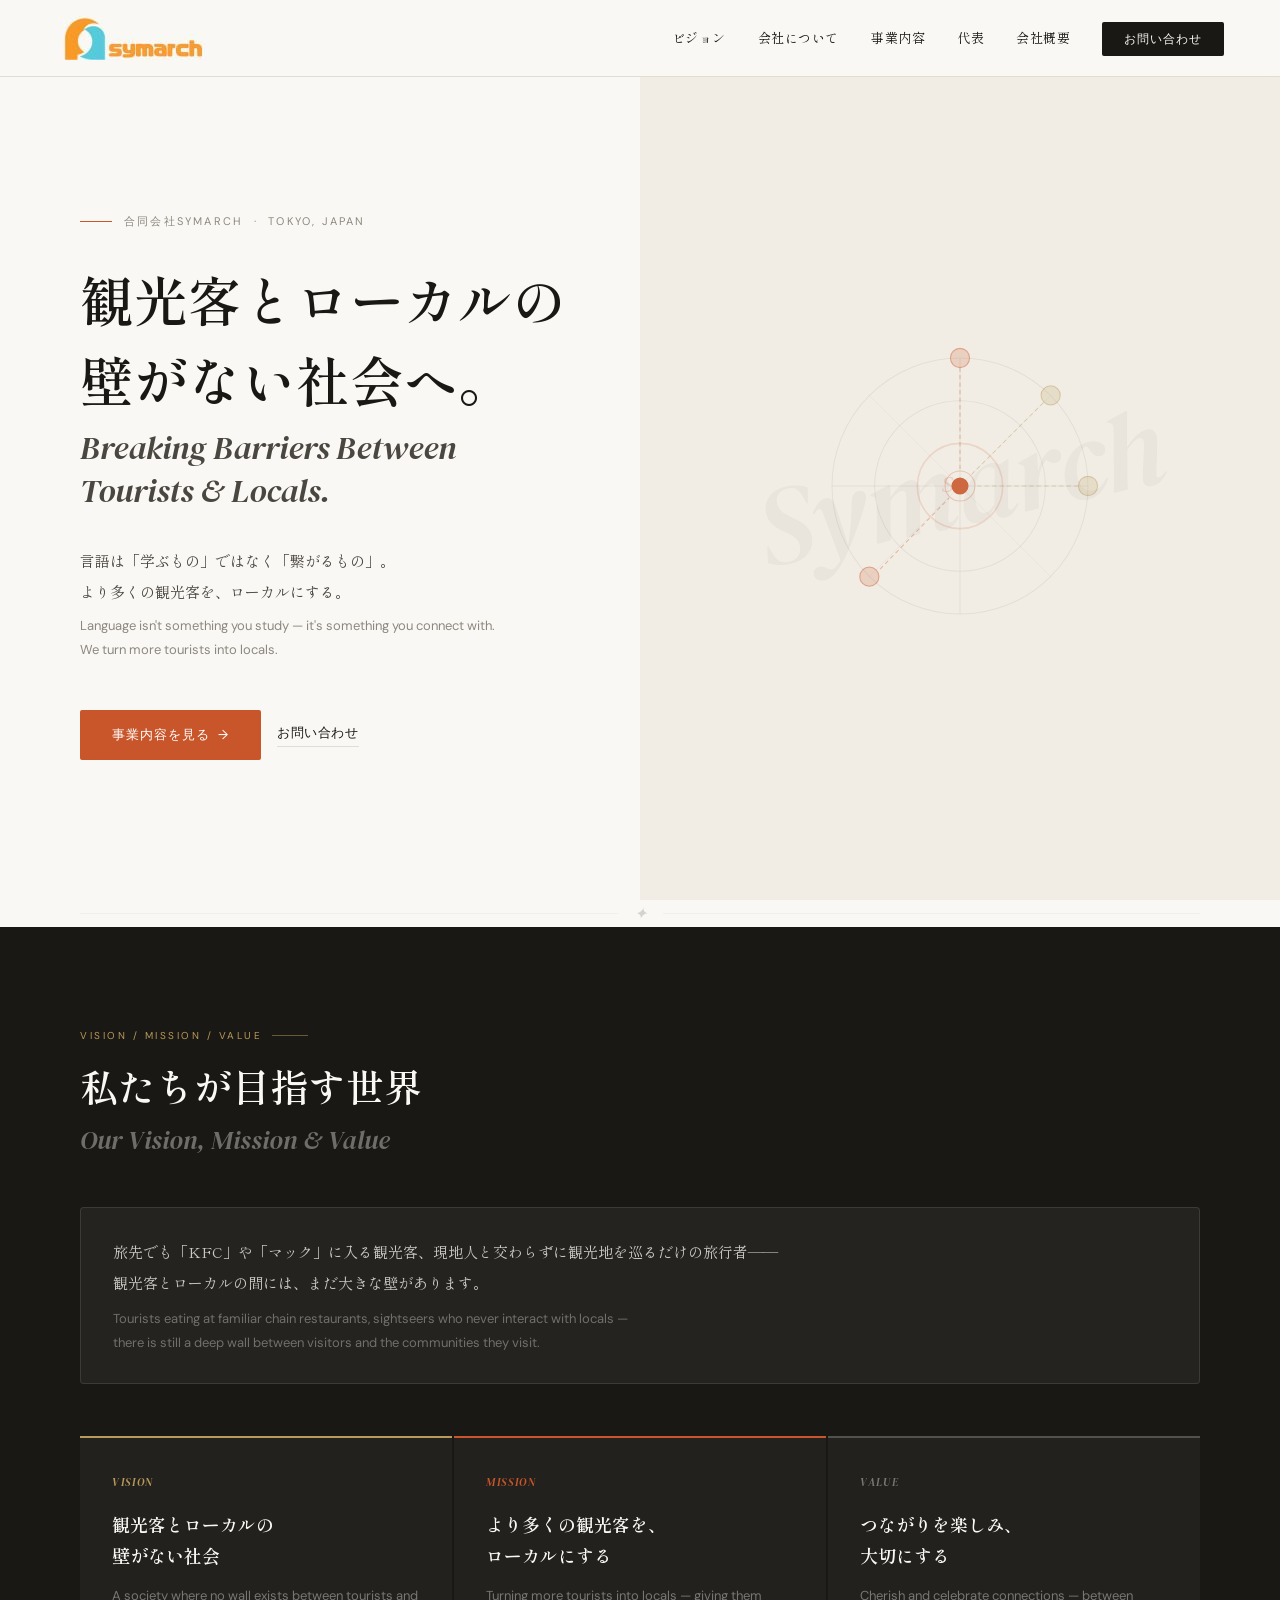
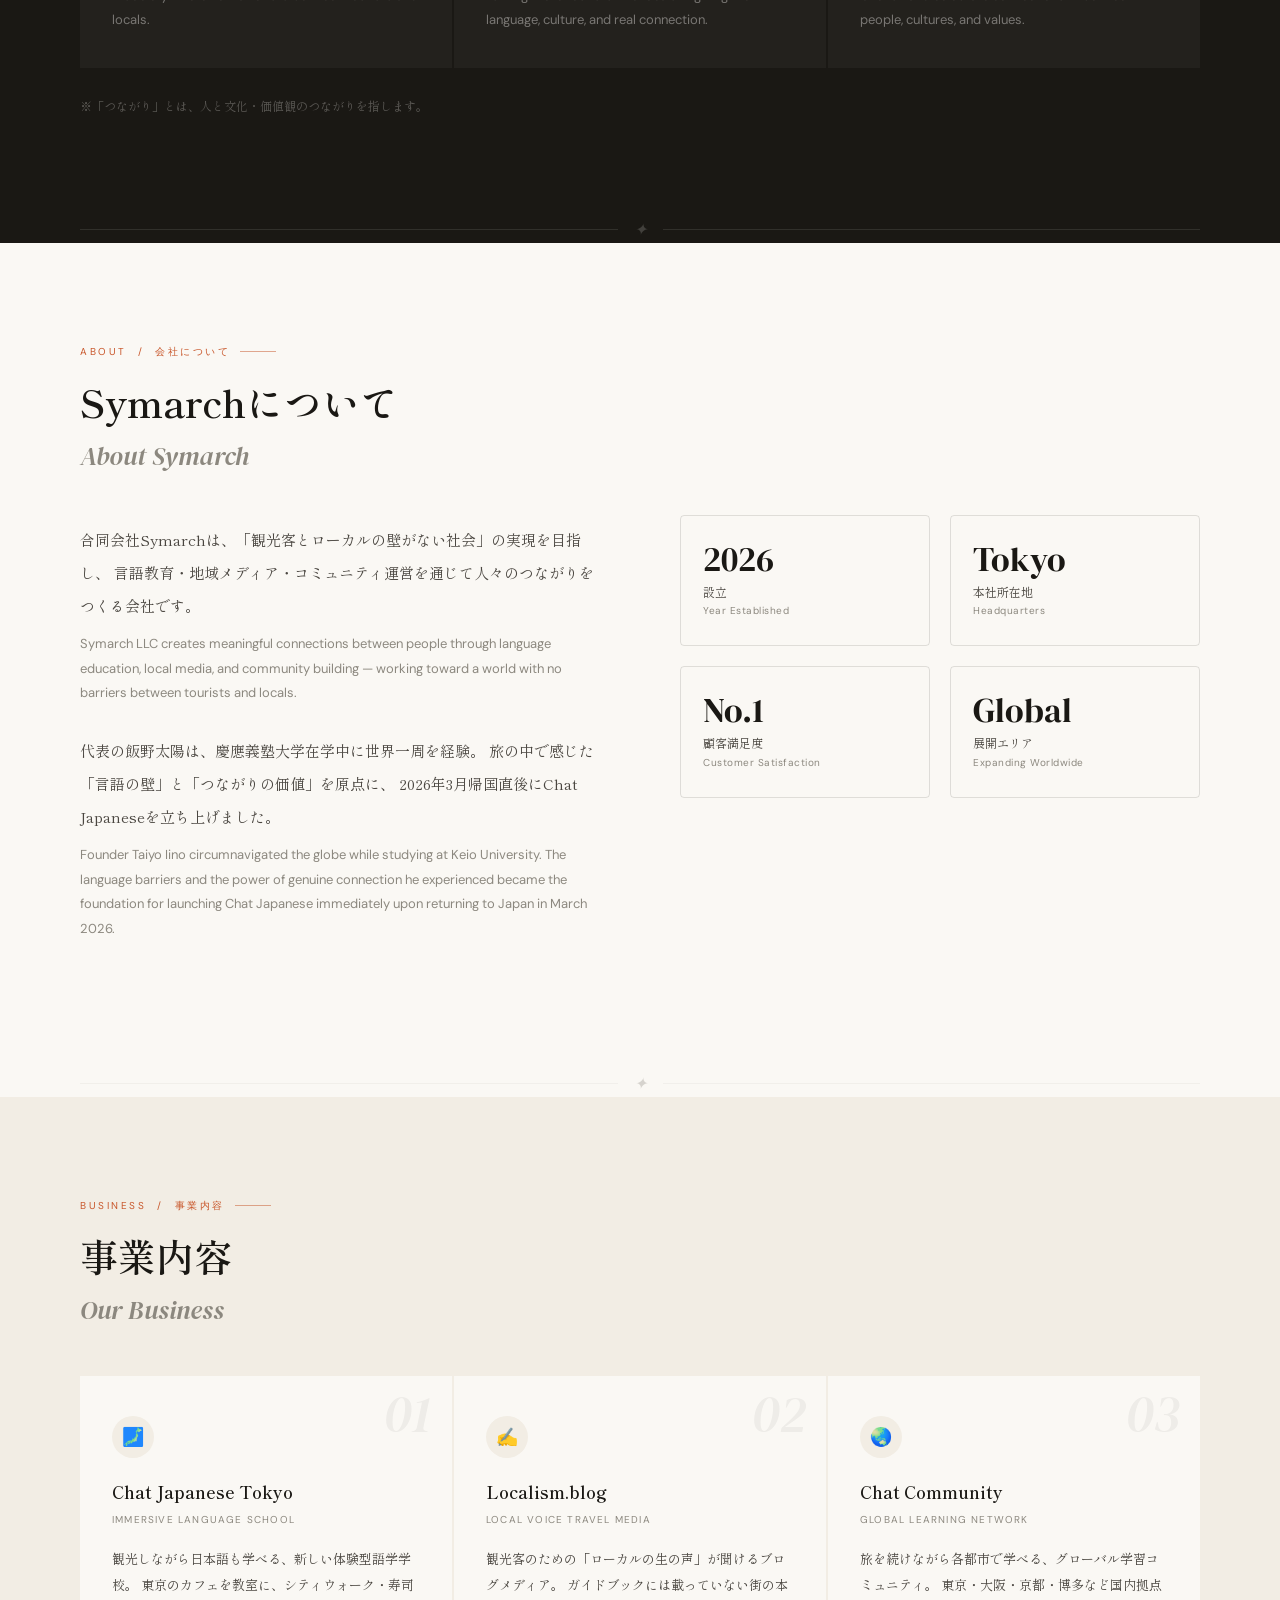
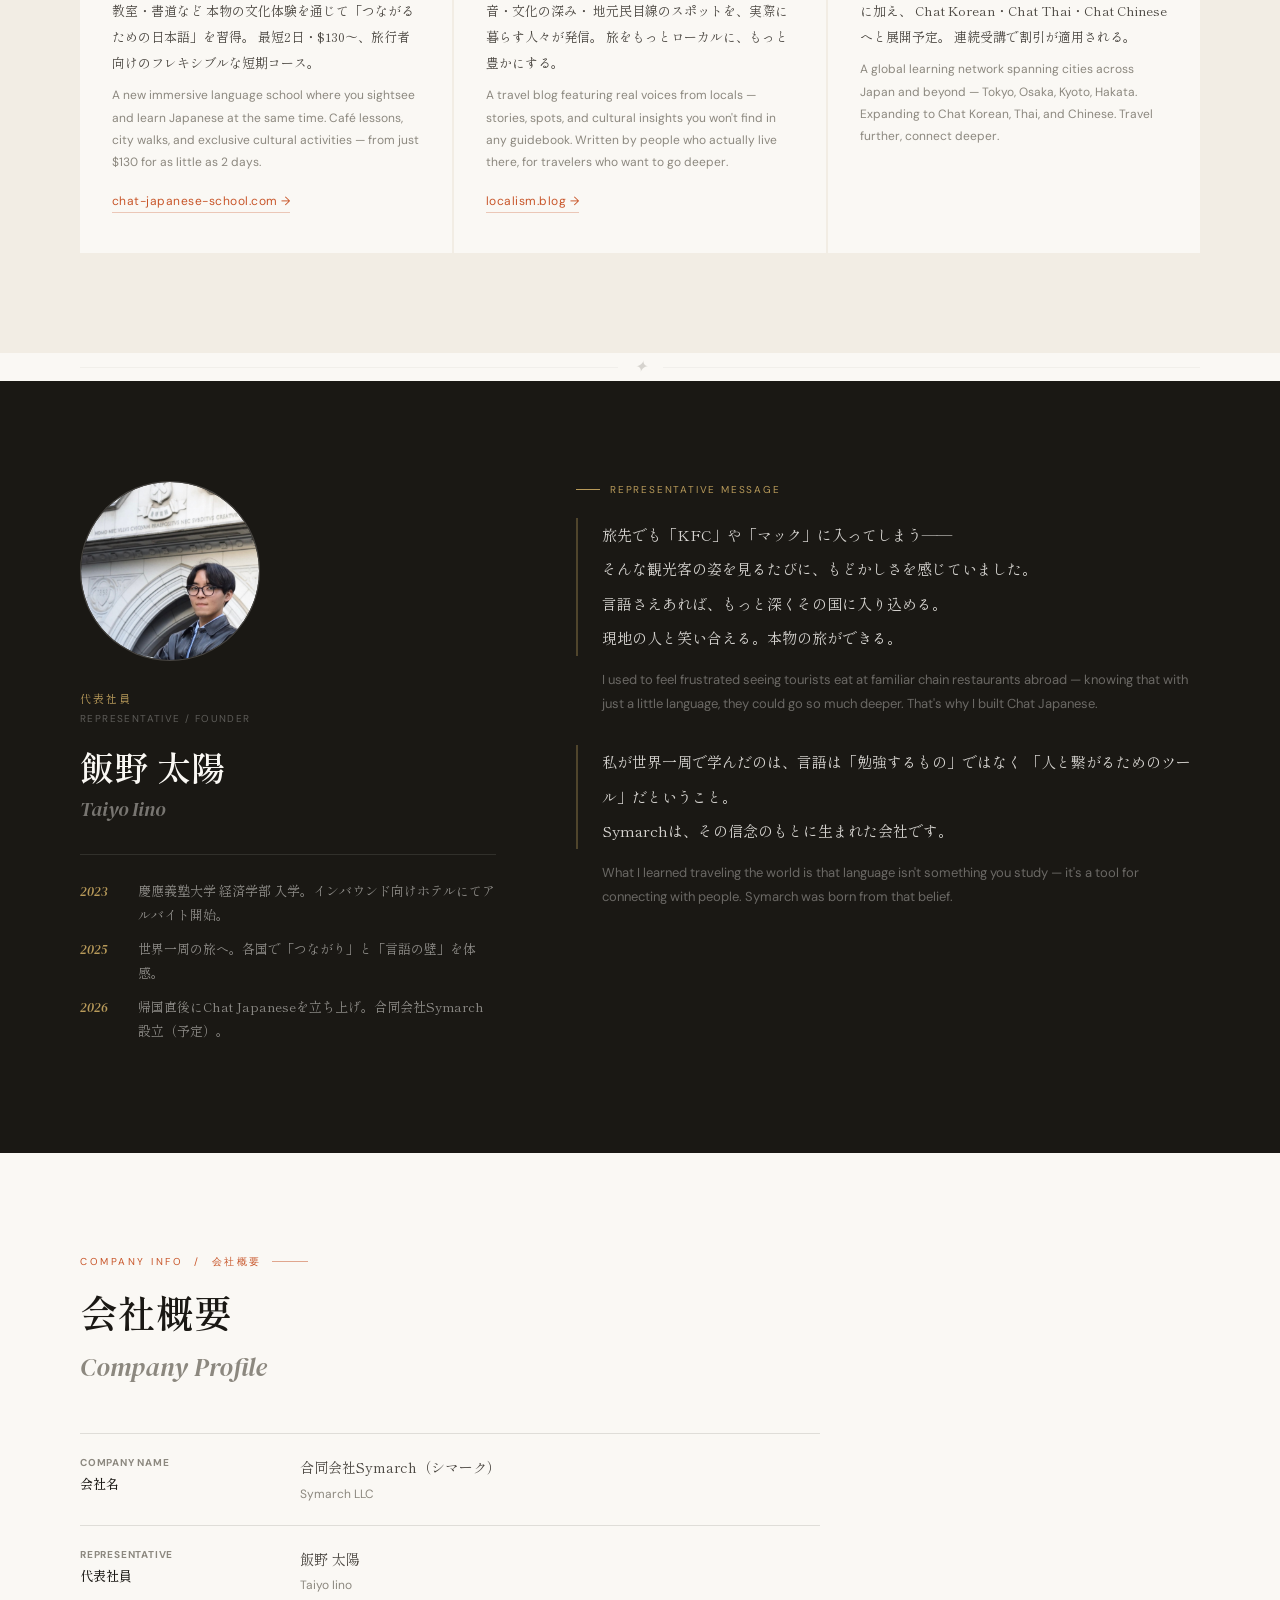
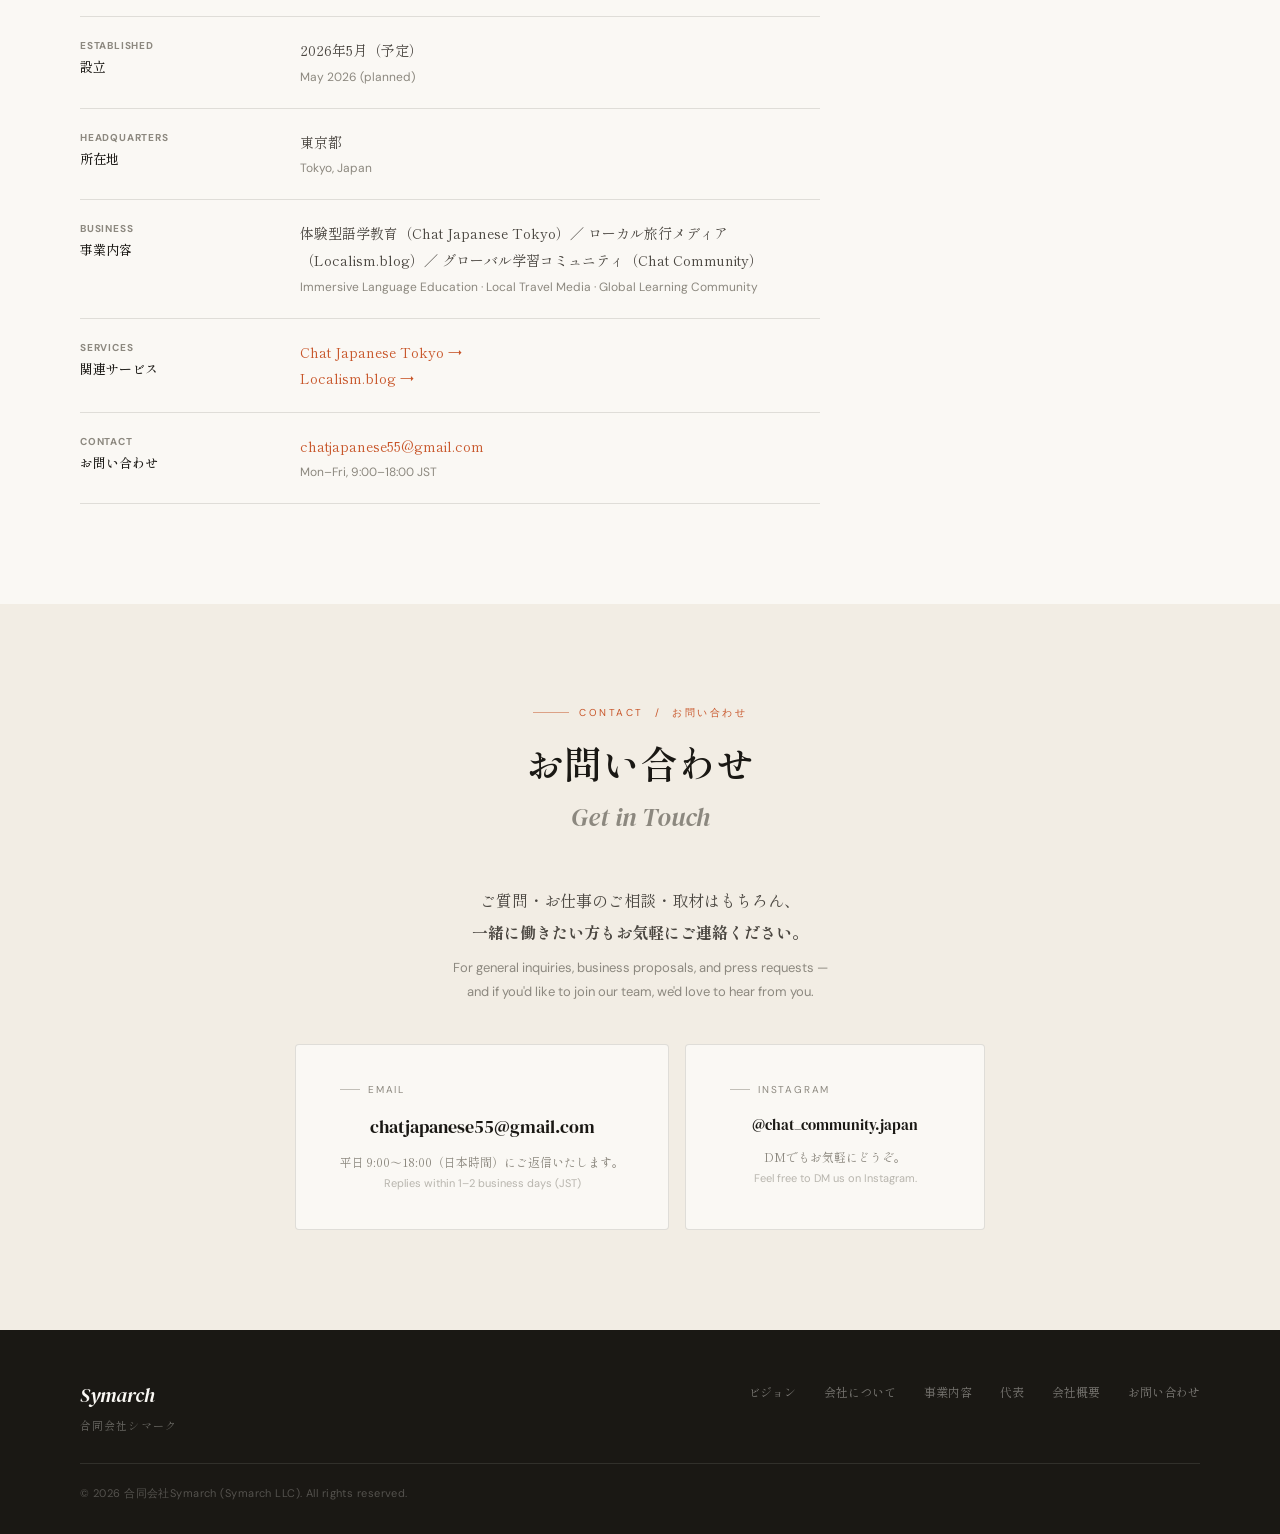
==== commit f4e8383f: "Update index.html" ====
--- a/index.html
+++ b/index.html
@@ -10,6 +10,19 @@
   <link rel="preconnect" href="https://fonts.gstatic.com" crossorigin>
   <link href="https://fonts.googleapis.com/css2?family=Shippori+Mincho:wght@400;500;600&family=DM+Sans:opsz,wght@9..40,300;9..40,400;9..40,500&family=DM+Serif+Display:ital@0;1&display=swap" rel="stylesheet">
 
+   <link rel="icon" type="image/x-icon" href="favicon.ico">
+  <link rel="icon" type="image/png" sizes="32x32" href="favicon-32x32.png">
+  <link rel="icon" type="image/png" sizes="16x16" href="favicon-16x16.png">
+  <link rel="apple-touch-icon" sizes="180x180" href="apple-touch-icon.png">
+  <meta name="theme-color" content="#faf8f4">
+
+   <!-- OGP（SNSシェア用） -->
+  <meta property="og:type" content="website">
+  <meta property="og:title" content="合同会社Symarch | シマーク">
+  <meta property="og:description" content="観光客とローカルの壁がない社会へ。言語教育・地域メディア・コミュニティ運営を通じて人々のつながりをつくる会社です。">
+  <meta property="og:image" content="android-chrome-512x512.png">
+  <meta name="twitter:card" content="summary">
+  
   <!-- Stylesheet（同一ディレクトリ） -->
   <link rel="stylesheet" href="style.css">
 </head>
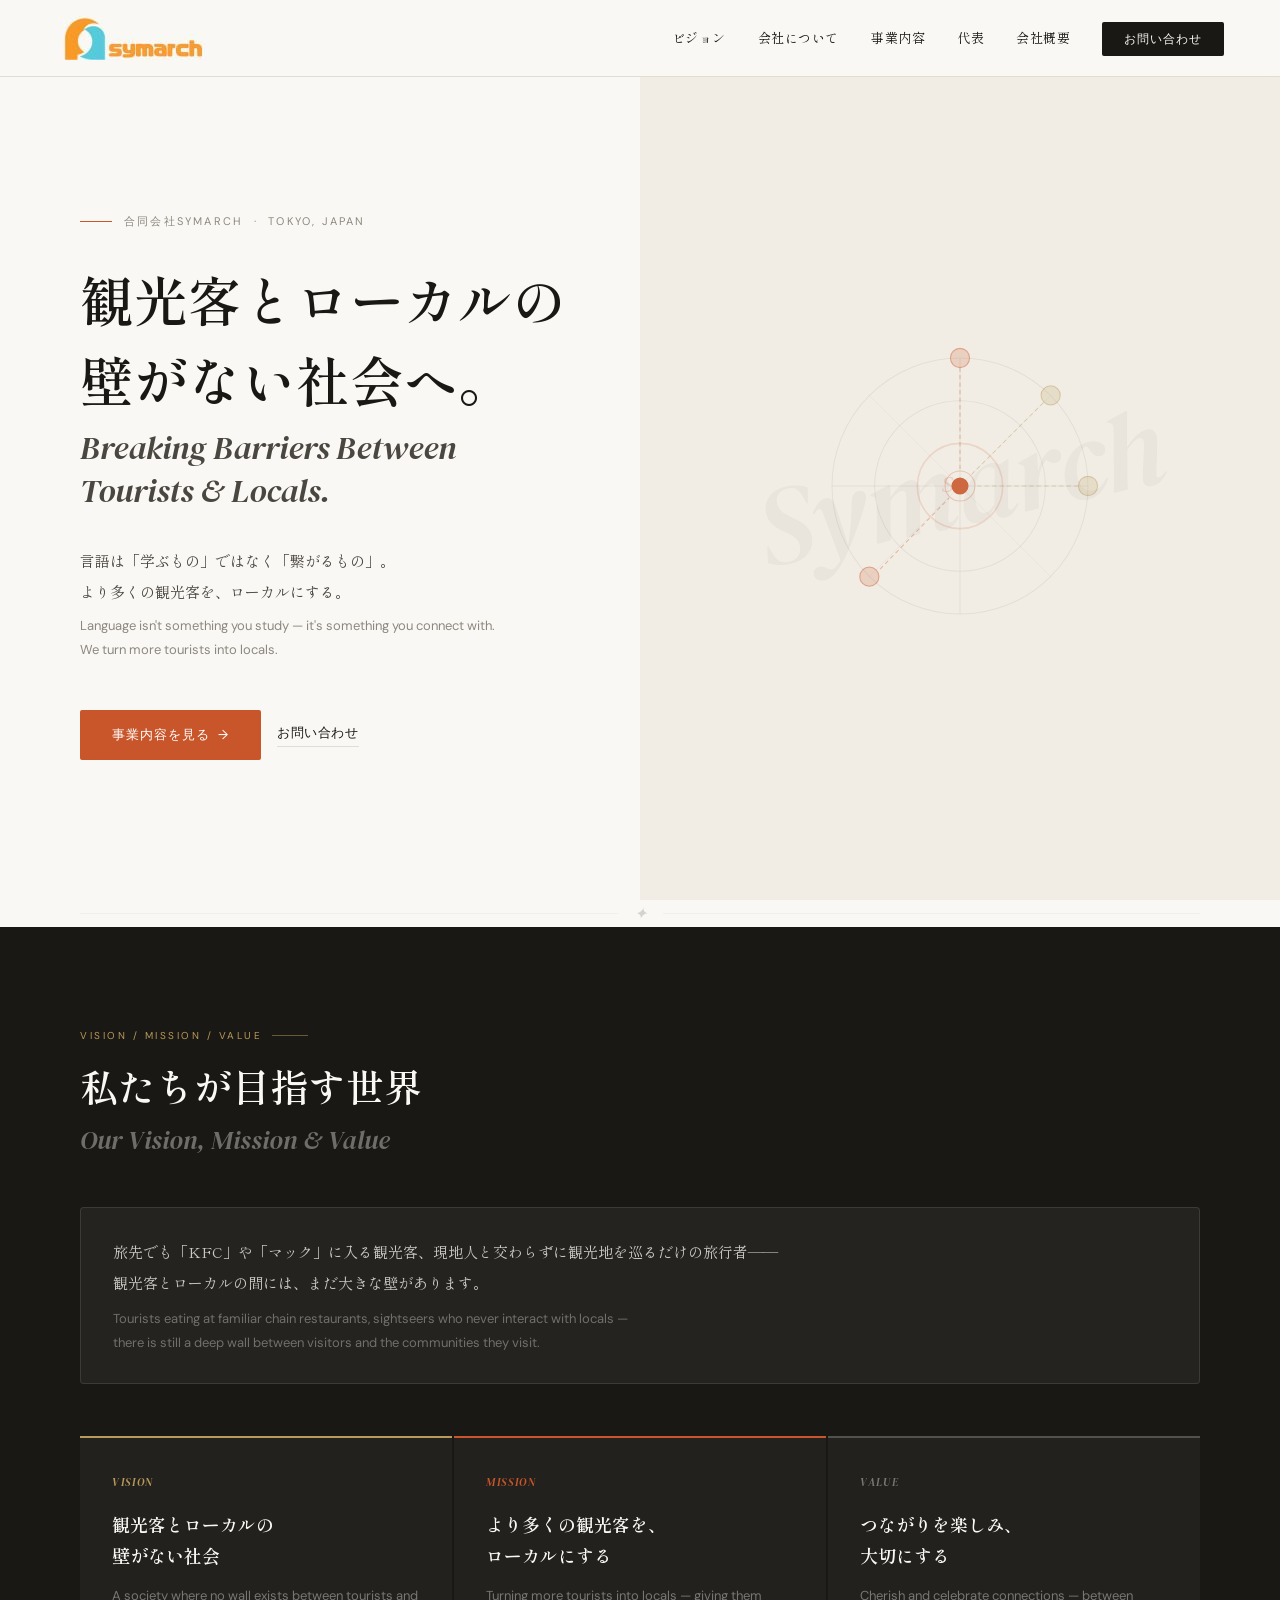
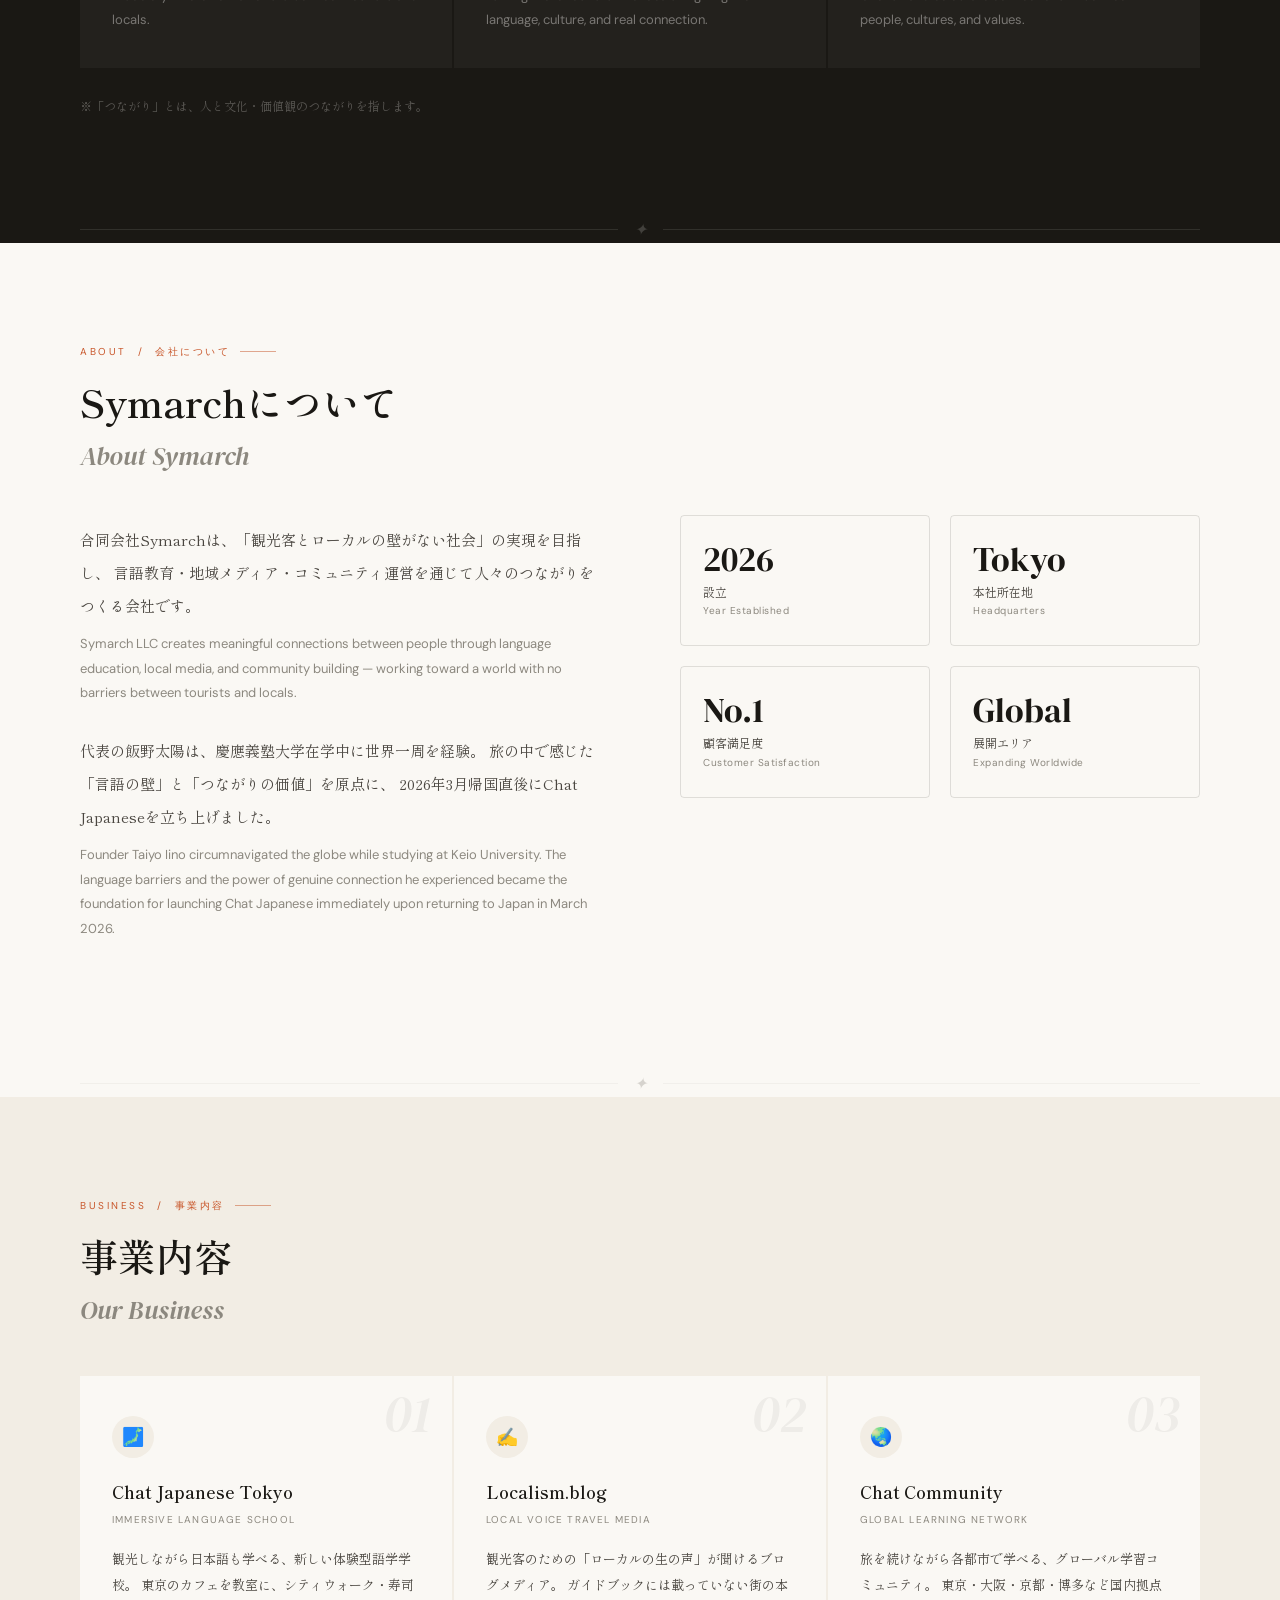
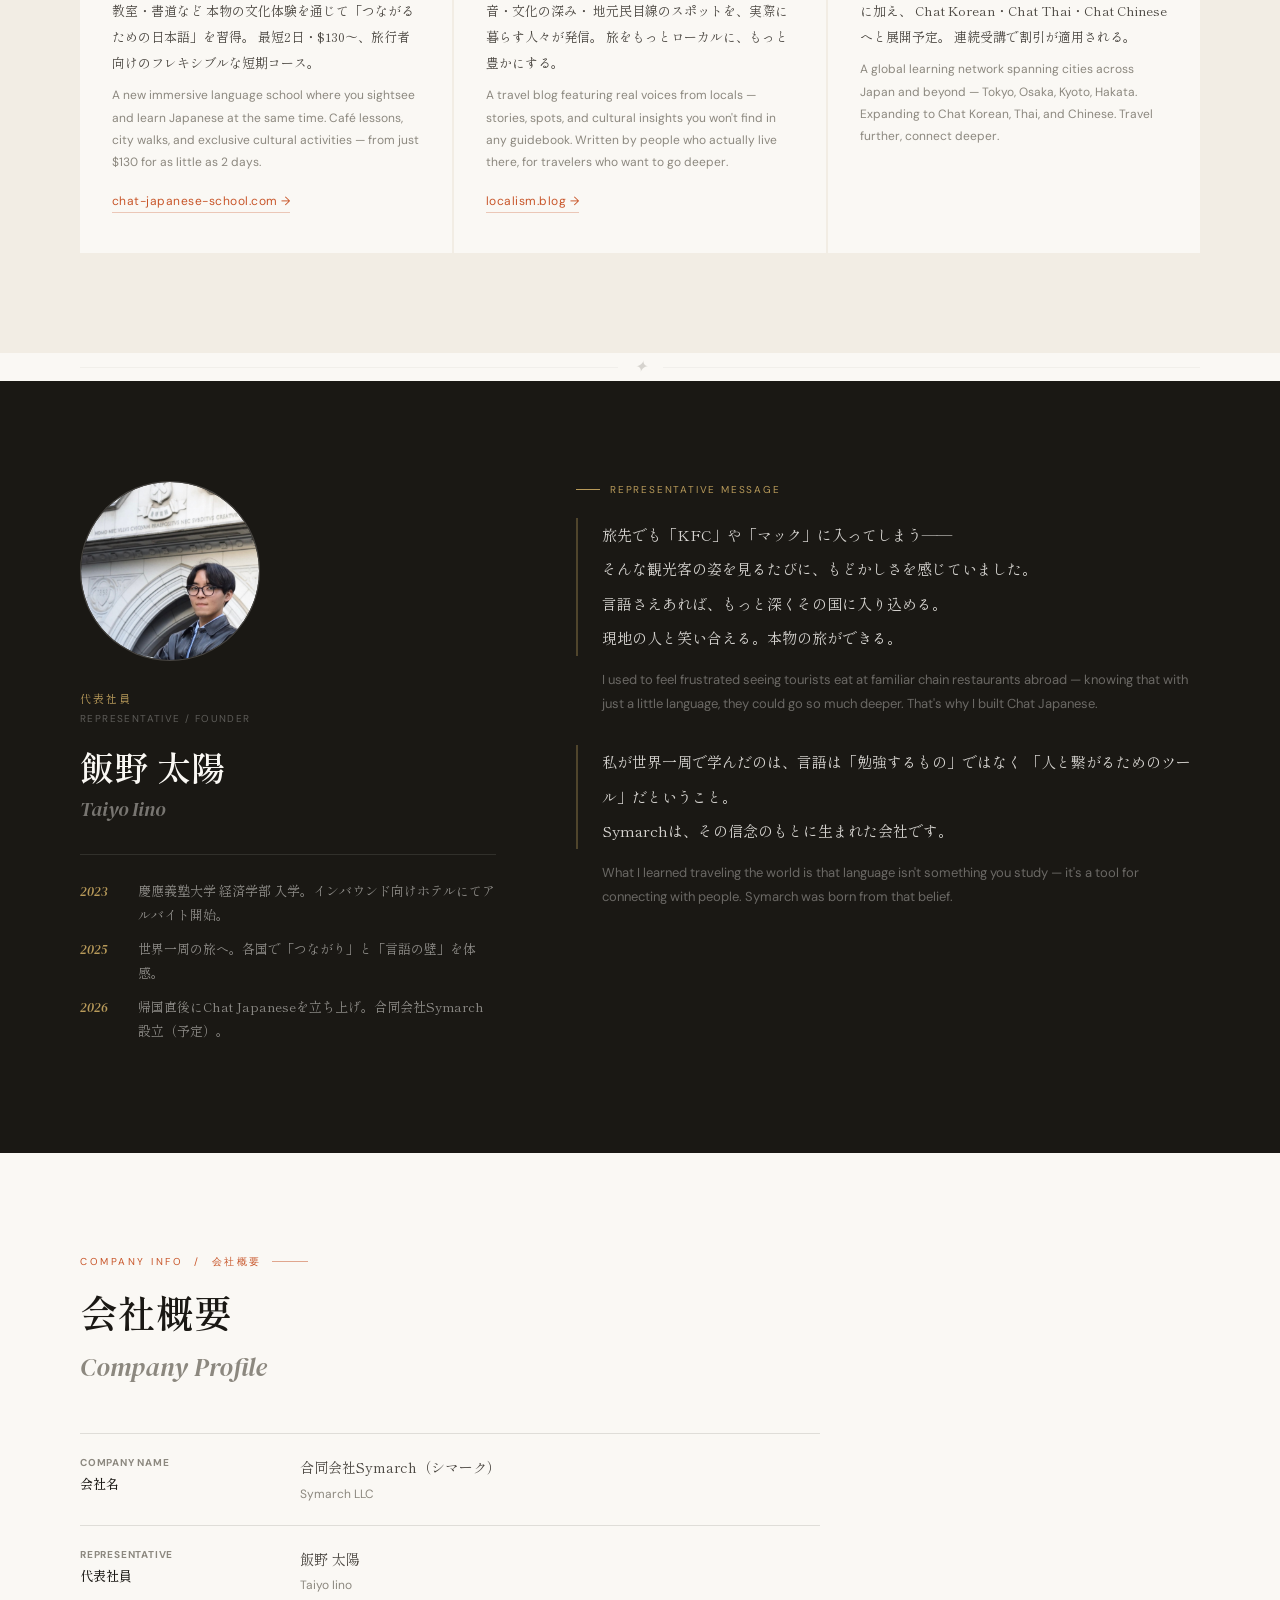
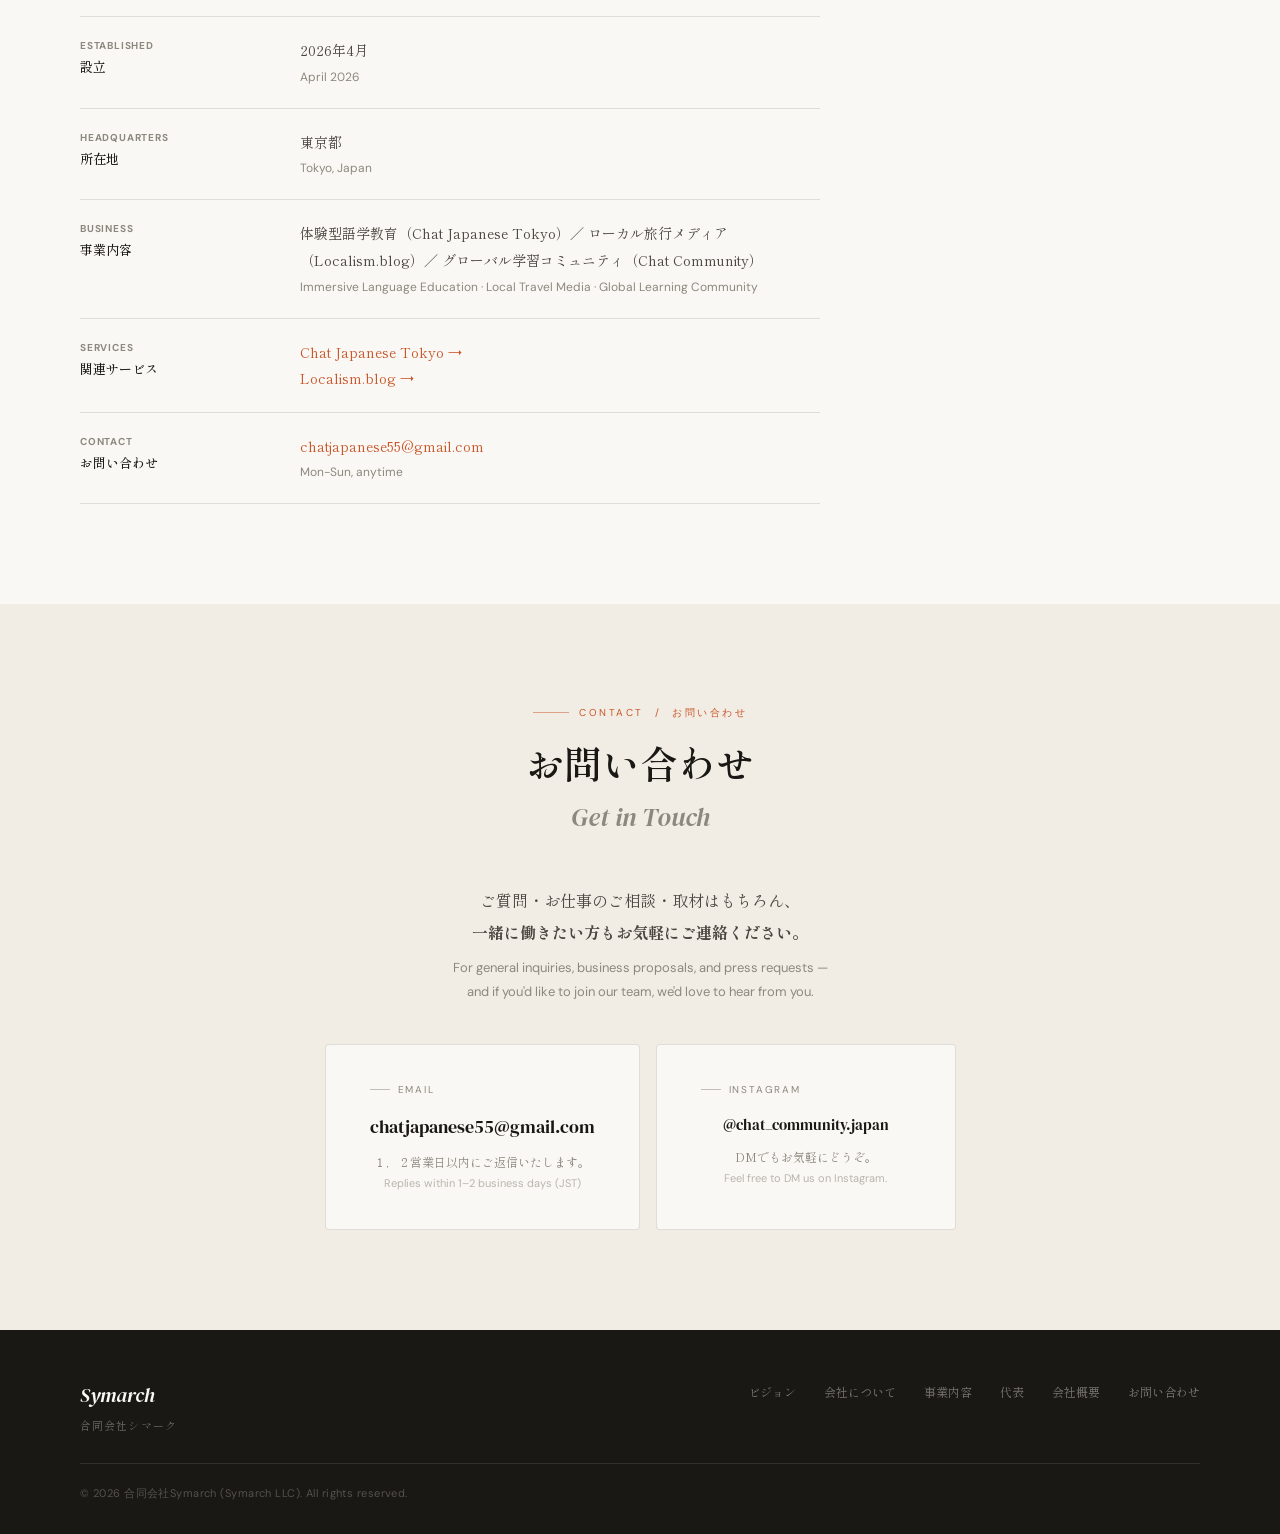
==== commit d0845afc: "Update index.html" ====
--- a/index.html
+++ b/index.html
@@ -410,8 +410,8 @@
         <span class="th-ja">設立</span>
       </th>
       <td>
-        <span class="td-ja">2026年5月（予定）</span>
-        <span class="td-en">May 2026 (planned)</span>
+        <span class="td-ja">2026年4月</span>
+        <span class="td-en">April 2026</span>
       </td>
     </tr>
     <tr>
@@ -461,7 +461,7 @@
         <span class="td-ja">
           <a href="mailto:chatjapanese55@gmail.com">chatjapanese55@gmail.com</a>
         </span>
-        <span class="td-en">Mon–Fri, 9:00–18:00 JST</span>
+        <span class="td-en">Mon-Sun, anytime</span>
       </td>
     </tr>
   </table>
@@ -491,7 +491,7 @@
       <a href="mailto:chatjapanese55@gmail.com" class="contact-email">
         chatjapanese55@gmail.com
       </a>
-      <p class="contact-note-ja">平日 9:00〜18:00（日本時間）にご返信いたします。</p>
+      <p class="contact-note-ja">１，２営業日以内にご返信いたします。</p>
       <p class="contact-note-en">Replies within 1–2 business days (JST)</p>
     </div>
 
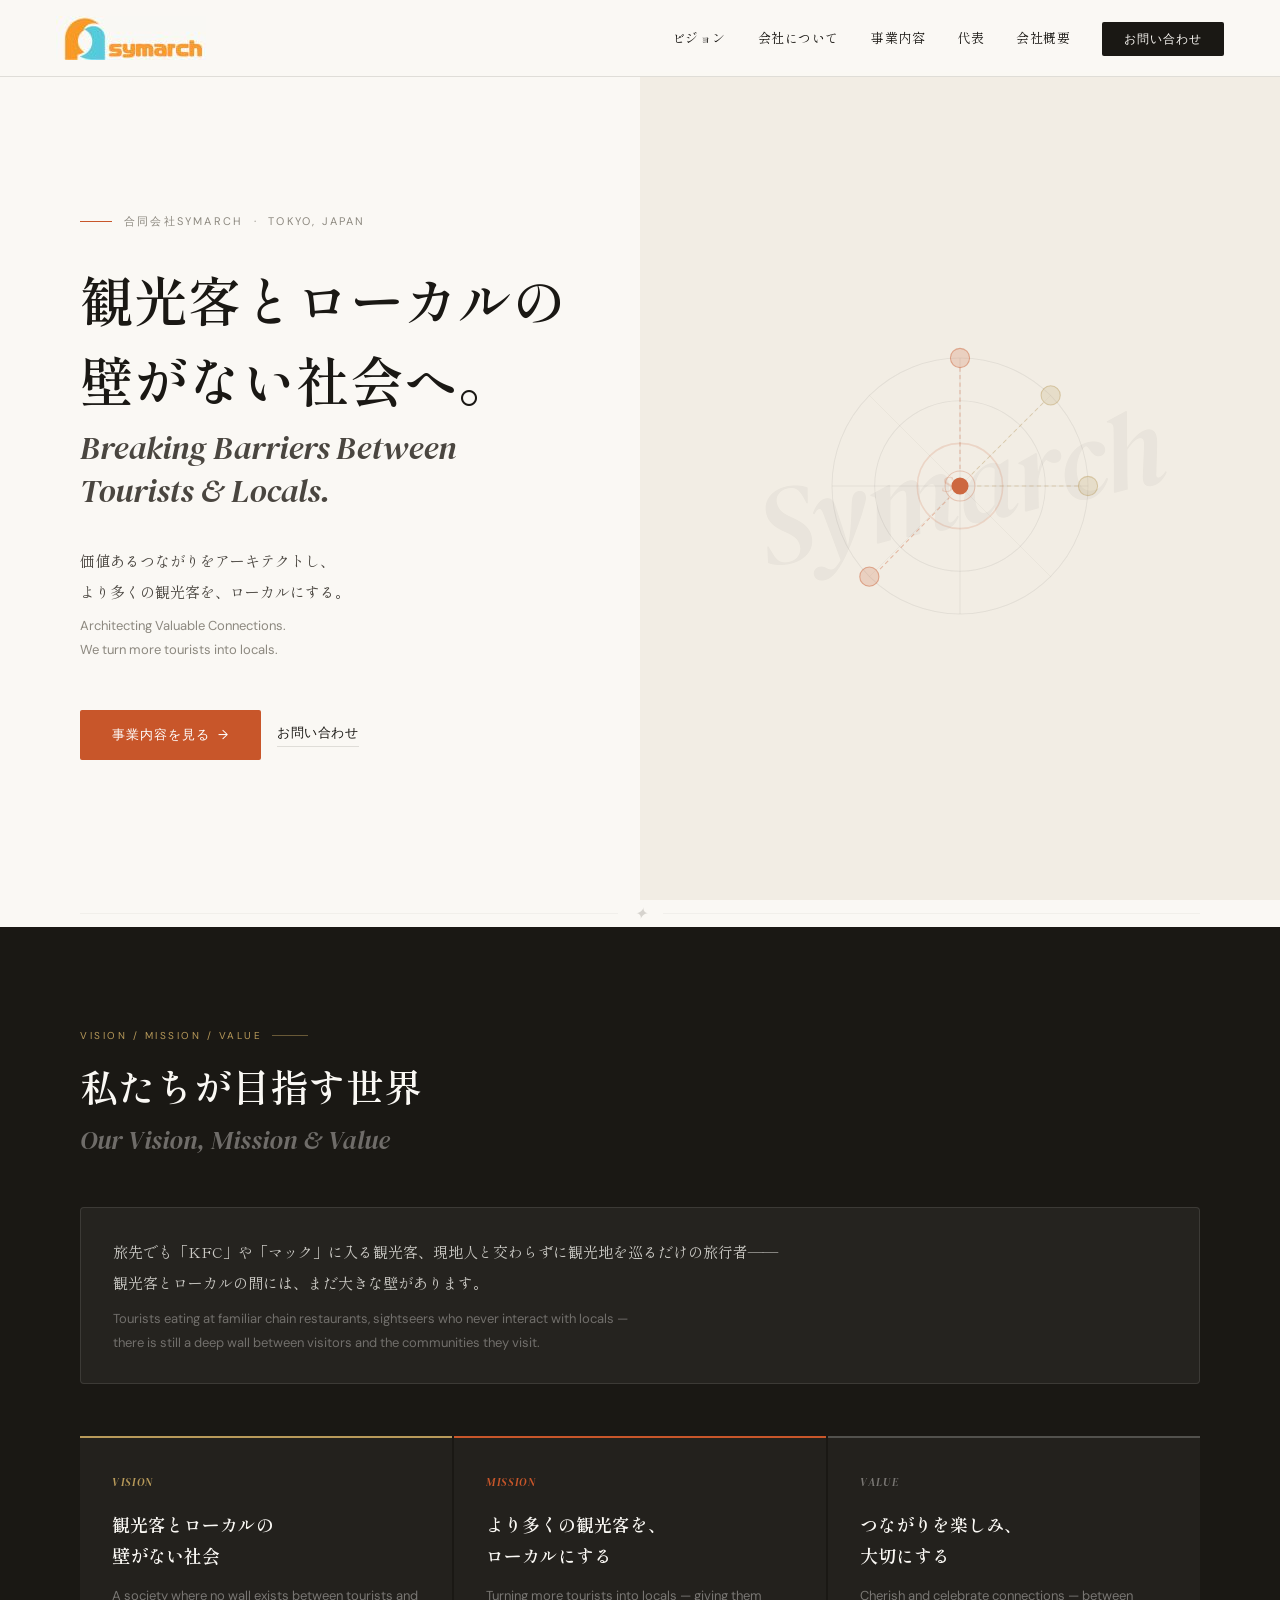
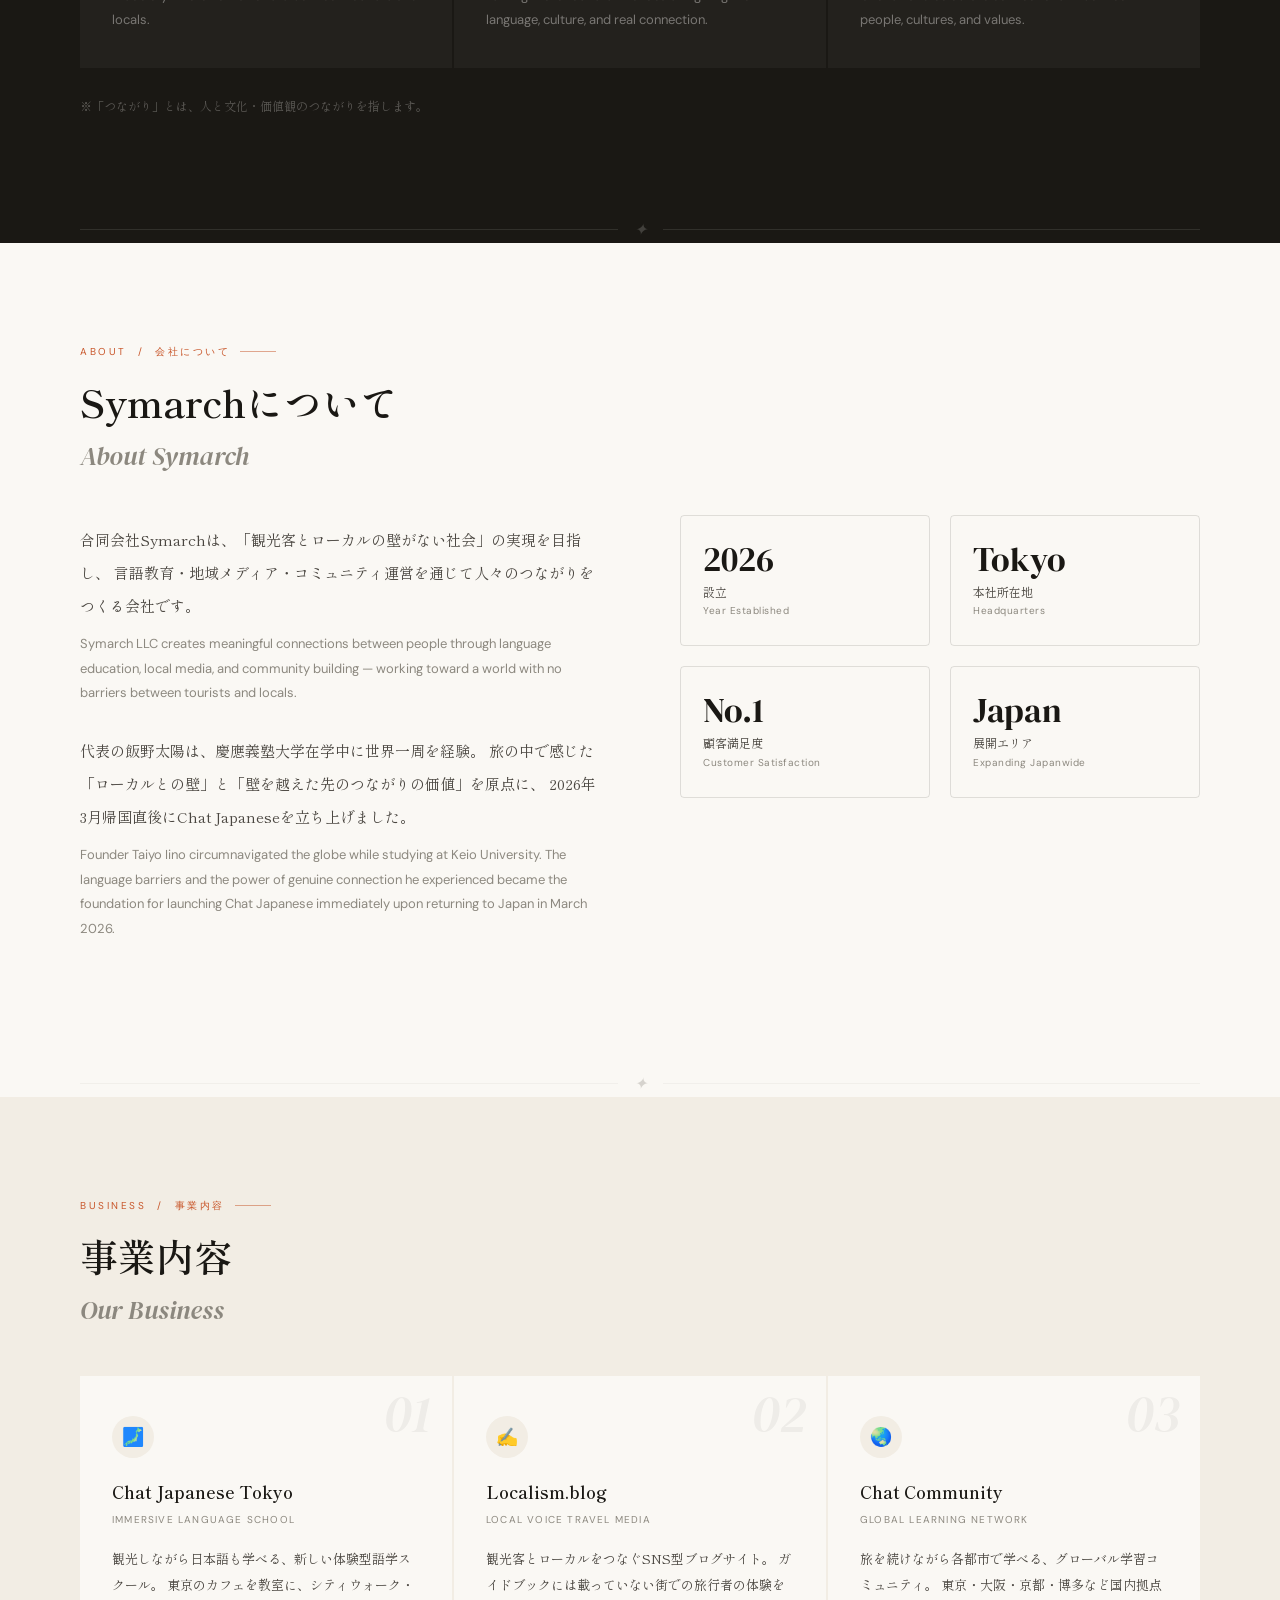
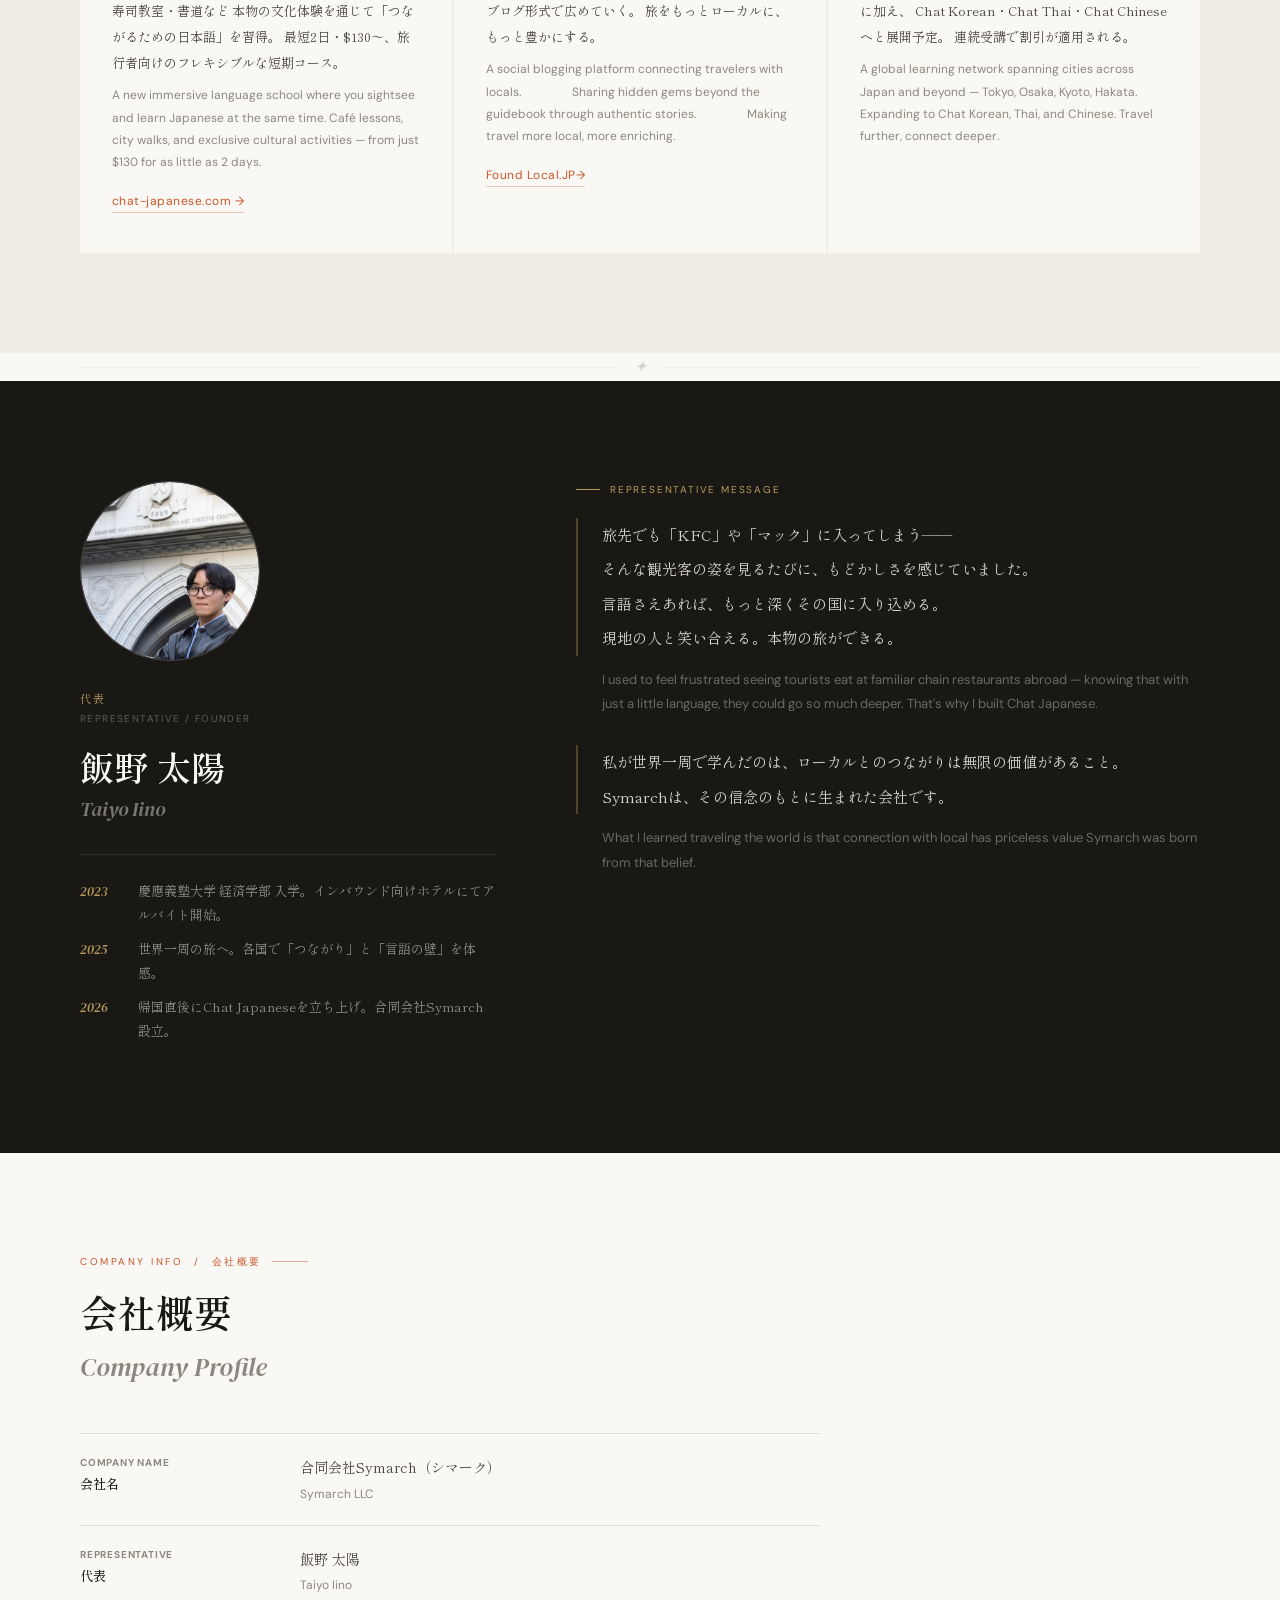
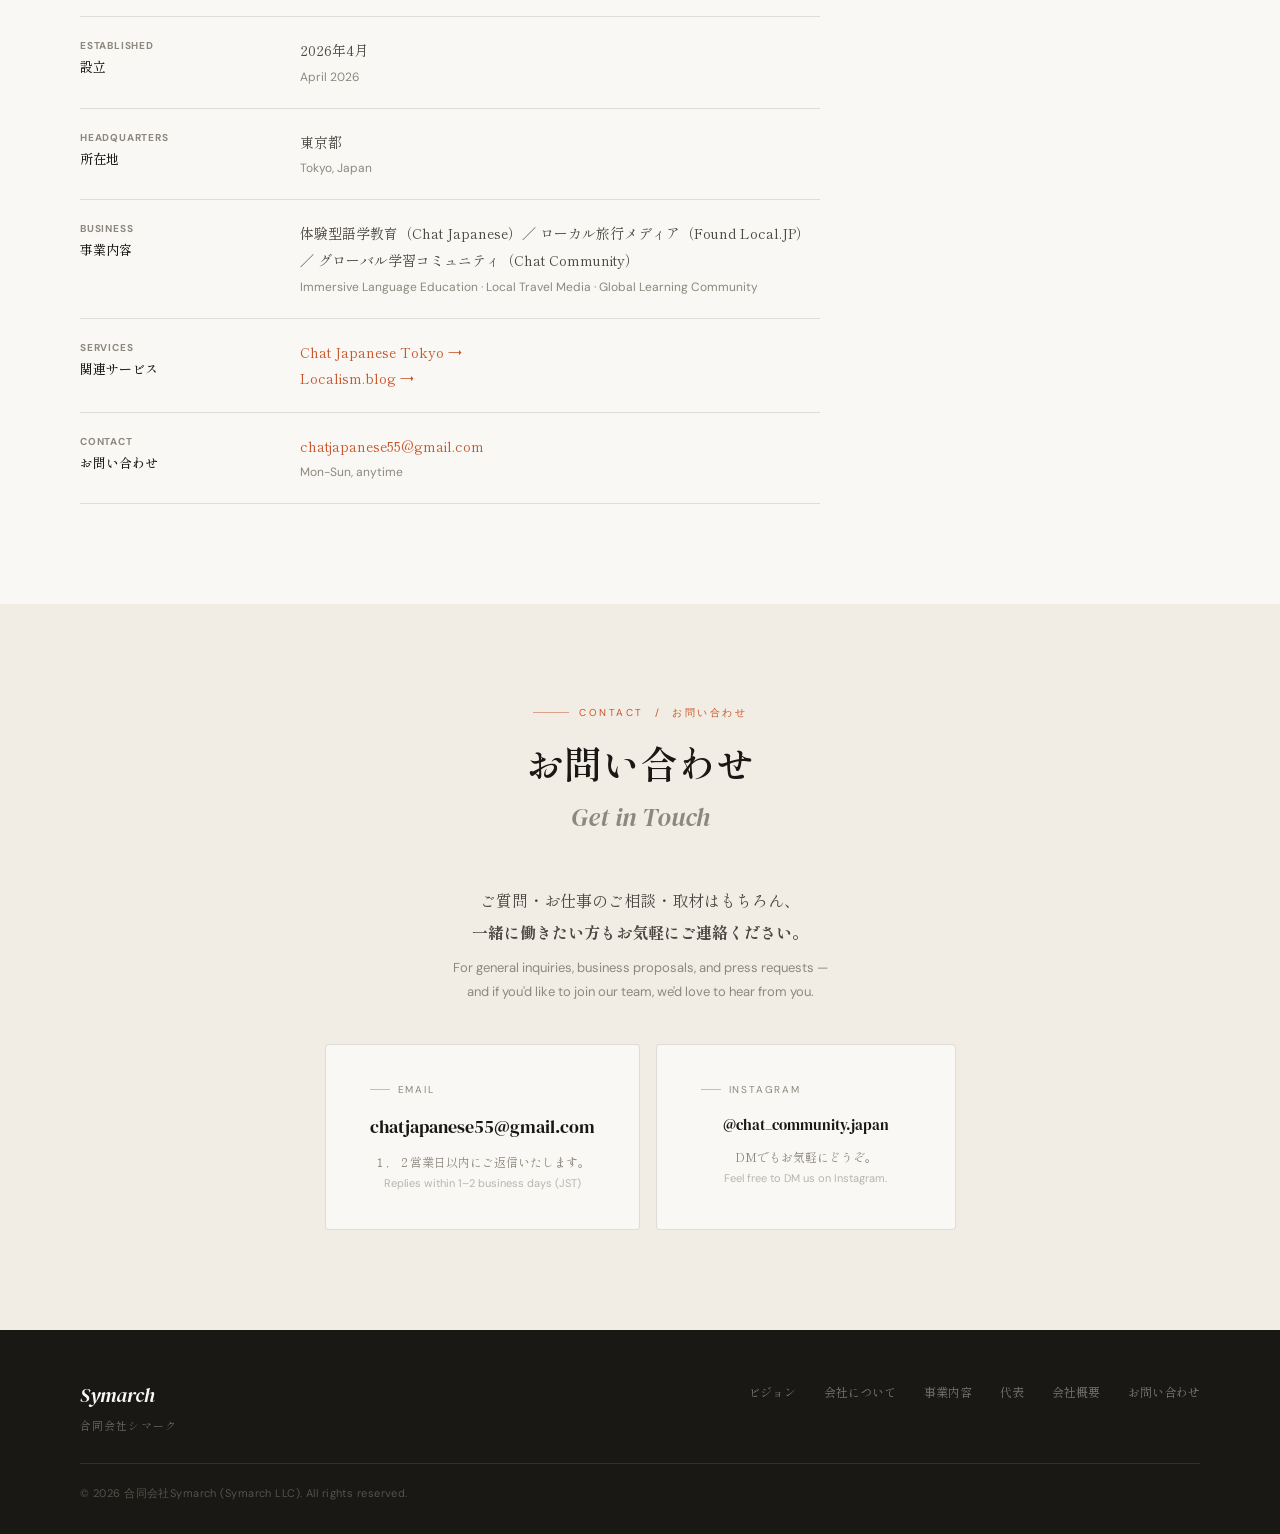
==== commit d3ee1a02: "Update index.html" ====
--- a/index.html
+++ b/index.html
@@ -72,11 +72,11 @@
     <p class="hero-title-en">Breaking Barriers Between<br>Tourists &amp; Locals.</p>
 
     <p class="hero-sub-ja">
-      言語は「学ぶもの」ではなく「繋がるもの」。<br>
+      価値あるつながりをアーキテクトし、<br>
       より多くの観光客を、ローカルにする。
     </p>
     <p class="hero-sub-en">
-      Language isn't something you study — it's something you connect with.<br>
+      Architecting Valuable Connections.<br>
       We turn more tourists into locals.
     </p>
 
@@ -186,7 +186,7 @@
 
     <p class="ja">
       代表の飯野太陽は、慶應義塾大学在学中に世界一周を経験。
-      旅の中で感じた「言語の壁」と「つながりの価値」を原点に、
+      旅の中で感じた「ローカルとの壁」と「壁を越えた先のつながりの価値」を原点に、
       2026年3月帰国直後にChat Japaneseを立ち上げました。
     </p>
     <p class="en">
@@ -213,9 +213,9 @@
       <div class="stat-en">Customer Satisfaction</div>
     </div>
     <div class="stat-card">
-      <div class="stat-num">Global</div>
+      <div class="stat-num">Japan</div>
       <div class="stat-ja">展開エリア</div>
-      <div class="stat-en">Expanding Worldwide</div>
+      <div class="stat-en">Expanding Japanwide</div>
     </div>
   </div>
 </section>
@@ -244,7 +244,7 @@
       <div class="biz-title-ja">Chat Japanese Tokyo</div>
       <div class="biz-title-en">Immersive Language School</div>
       <p class="biz-desc-ja">
-        観光しながら日本語も学べる、新しい体験型語学学校。
+        観光しながら日本語も学べる、新しい体験型語学スクール。
         東京のカフェを教室に、シティウォーク・寿司教室・書道など
         本物の文化体験を通じて「つながるための日本語」を習得。
         最短2日・$130〜、旅行者向けのフレキシブルな短期コース。
@@ -253,8 +253,8 @@
         A new immersive language school where you sightsee and learn Japanese at the same time.
         Café lessons, city walks, and exclusive cultural activities — from just $130 for as little as 2 days.
       </p>
-      <a href="https://www.chat-japanese-school.com" target="_blank" class="biz-link">
-        chat-japanese-school.com →
+      <a href="https://www.chat-japanese.com" target="_blank" class="biz-link">
+        chat-japanese.com →
       </a>
     </div>
 
@@ -265,18 +265,18 @@
       <div class="biz-title-ja">Localism.blog</div>
       <div class="biz-title-en">Local Voice Travel Media</div>
       <p class="biz-desc-ja">
-        観光客のための「ローカルの生の声」が聞けるブログメディア。
-        ガイドブックには載っていない街の本音・文化の深み・
-        地元民目線のスポットを、実際に暮らす人々が発信。
+        観光客とローカルをつなぐSNS型ブログサイト。
+        ガイドブックには載っていない街での旅行者の体験を
+        ブログ形式で広めていく。
         旅をもっとローカルに、もっと豊かにする。
       </p>
       <p class="biz-desc-en">
-        A travel blog featuring real voices from locals — stories, spots, and cultural insights
-        you won't find in any guidebook. Written by people who actually live there,
-        for travelers who want to go deeper.
+        A social blogging platform connecting travelers with locals.
+　　　　Sharing hidden gems beyond the guidebook through authentic stories.
+　　　　Making travel more local, more enriching.
       </p>
       <a href="https://www.localism.blog" target="_blank" class="biz-link">
-        localism.blog →
+        Found Local.JP→
       </a>
     </div>
 
@@ -324,7 +324,7 @@
       <span id="rep-initial" style="display: none;">T</span>
     </div>
 
-    <p class="rep-role-ja">代表社員</p>
+    <p class="rep-role-ja">代表</p>
     <p class="rep-role-en">Representative / Founder</p>
     <h2 class="rep-name-ja">飯野 太陽</h2>
     <p class="rep-name-en">Taiyo Iino</p>
@@ -340,7 +340,7 @@
       </div>
       <div class="rep-profile-item">
         <span class="rep-year">2026</span>
-        <span class="rep-text">帰国直後にChat Japaneseを立ち上げ。合同会社Symarch 設立（予定）。</span>
+        <span class="rep-text">帰国直後にChat Japaneseを立ち上げ。合同会社Symarch 設立。</span>
       </div>
     </div>
   </div>
@@ -361,13 +361,11 @@
     </p>
 
     <p class="rep-quote-ja">
-      私が世界一周で学んだのは、言語は「勉強するもの」ではなく
-      「人と繋がるためのツール」だということ。<br>
+      私が世界一周で学んだのは、ローカルとのつながりは無限の価値があること。<br>
       Symarchは、その信念のもとに生まれた会社です。
     </p>
     <p class="rep-quote-en">
-      What I learned traveling the world is that language isn't something you study —
-      it's a tool for connecting with people.
+      What I learned traveling the world is that connection with local has priceless value
       Symarch was born from that belief.
     </p>
   </div>
@@ -397,7 +395,7 @@
     <tr>
       <th>
         <span class="th-en">Representative</span>
-        <span class="th-ja">代表社員</span>
+        <span class="th-ja">代表</span>
       </th>
       <td>
         <span class="td-ja">飯野 太陽</span>
@@ -431,8 +429,8 @@
       </th>
       <td>
         <span class="td-ja">
-          体験型語学教育（Chat Japanese Tokyo）／
-          ローカル旅行メディア（Localism.blog）／
+          体験型語学教育（Chat Japanese）／
+          ローカル旅行メディア（Found Local.JP）／
           グローバル学習コミュニティ（Chat Community）
         </span>
         <span class="td-en">
@@ -448,7 +446,7 @@
       <td>
         <span class="td-ja">
           <a href="https://www.chat-japanese-school.com" target="_blank">Chat Japanese Tokyo →</a><br>
-          <a href="https://www.localism.blog"            target="_blank">Localism.blog →</a>
+          <a href="https://www.chat-communityjapan.com"            target="_blank">Localism.blog →</a>
         </span>
       </td>
     </tr>
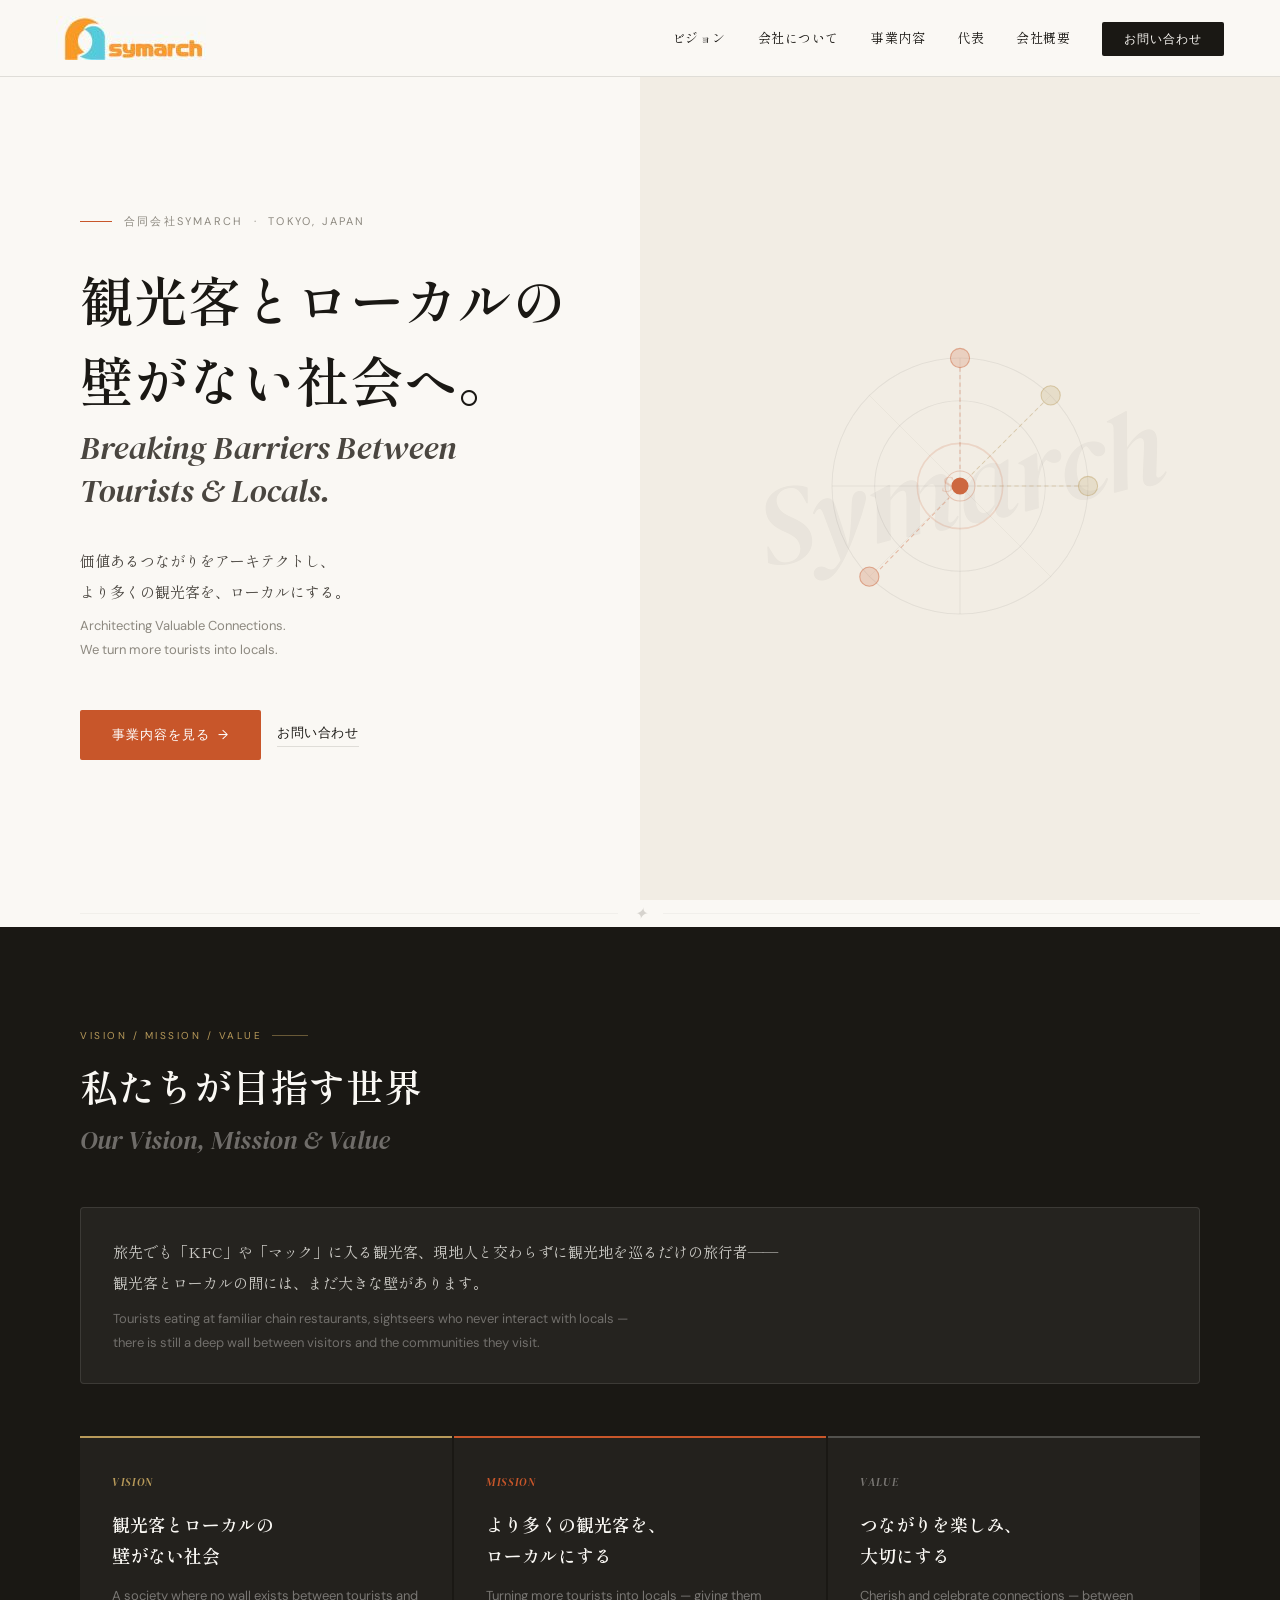
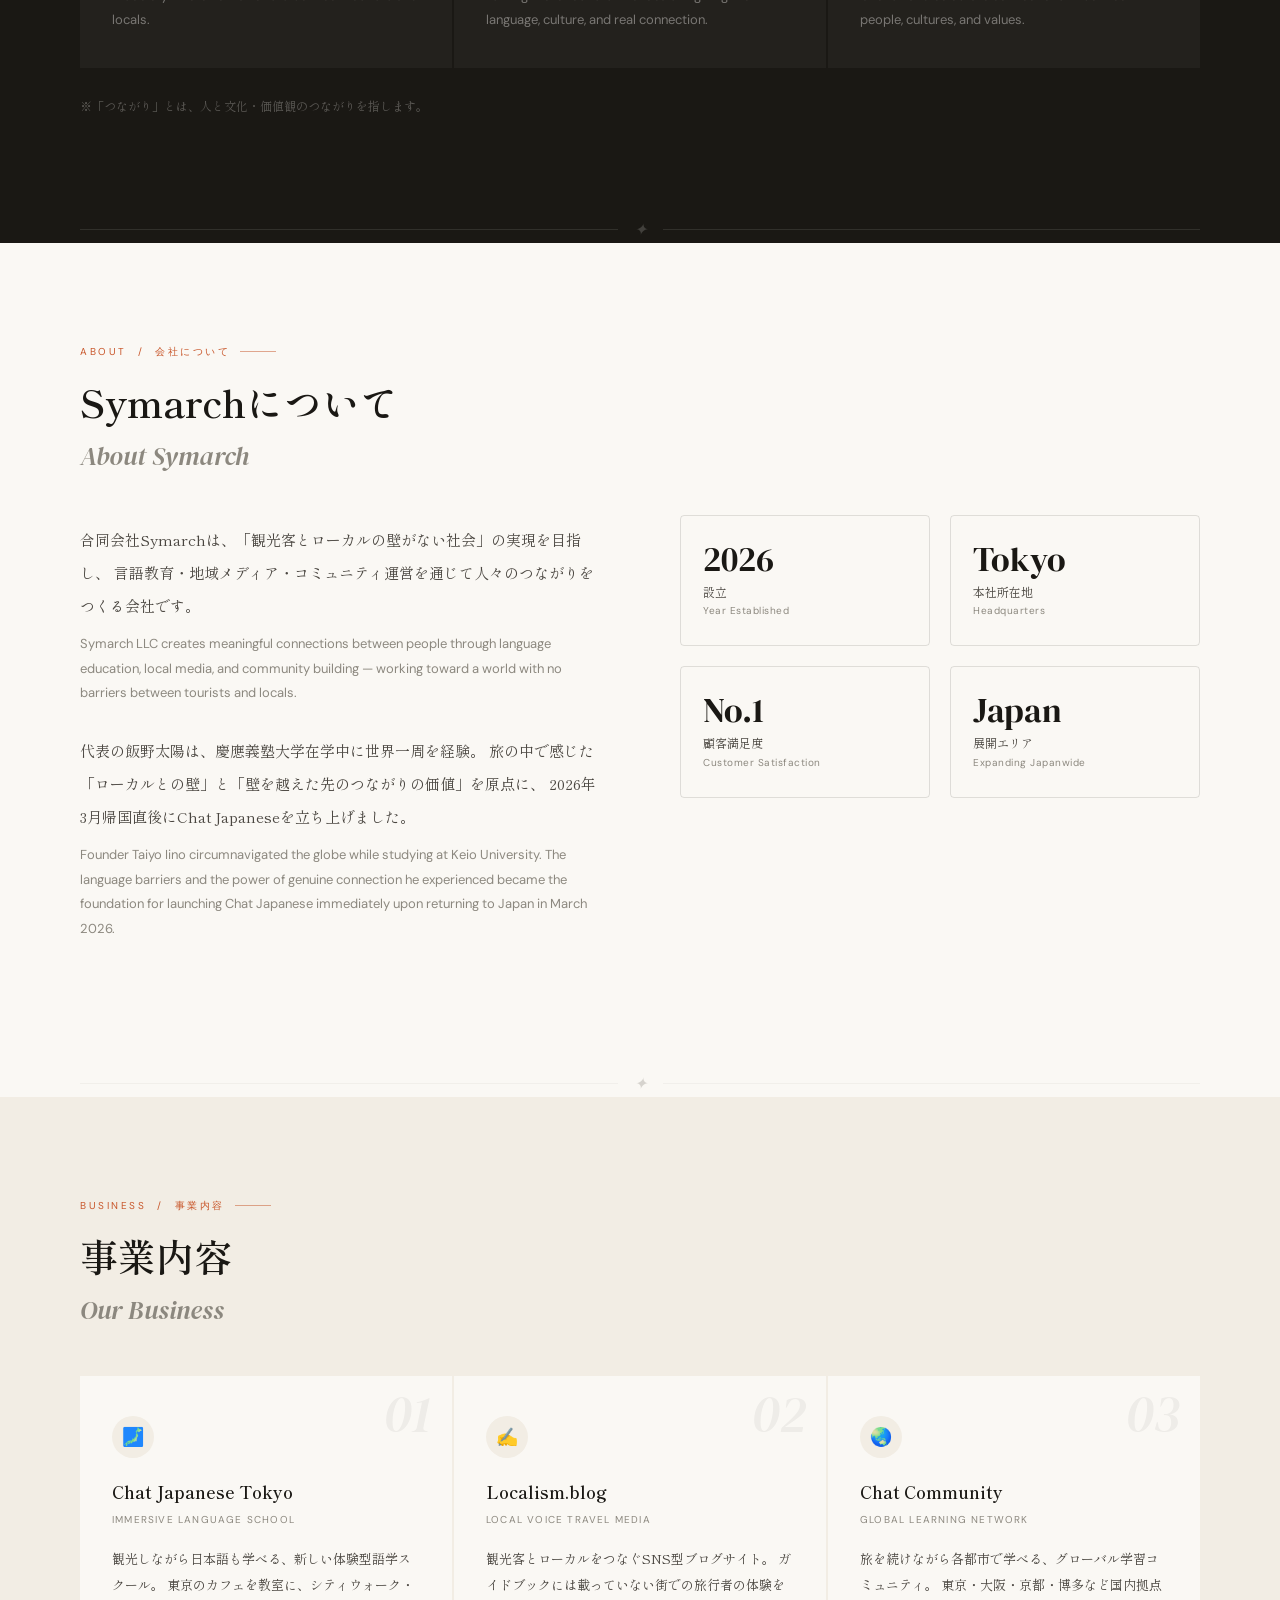
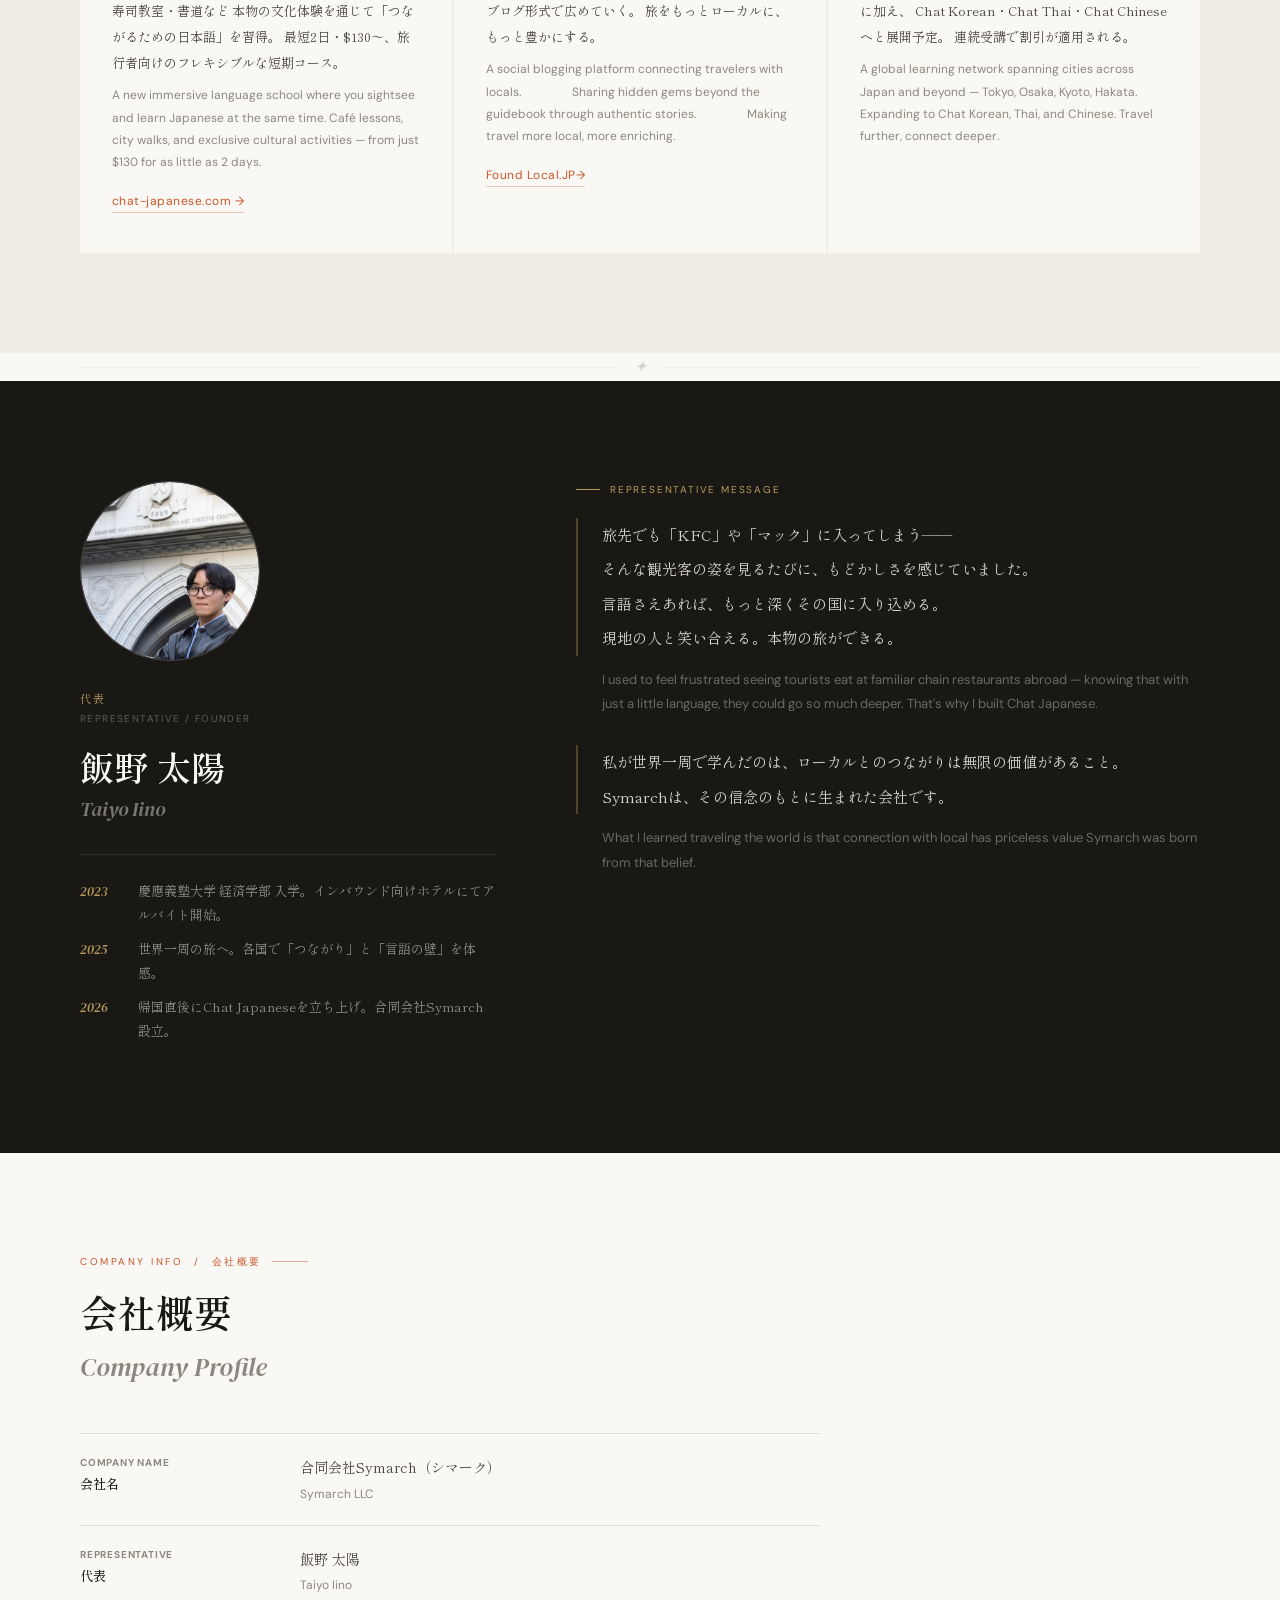
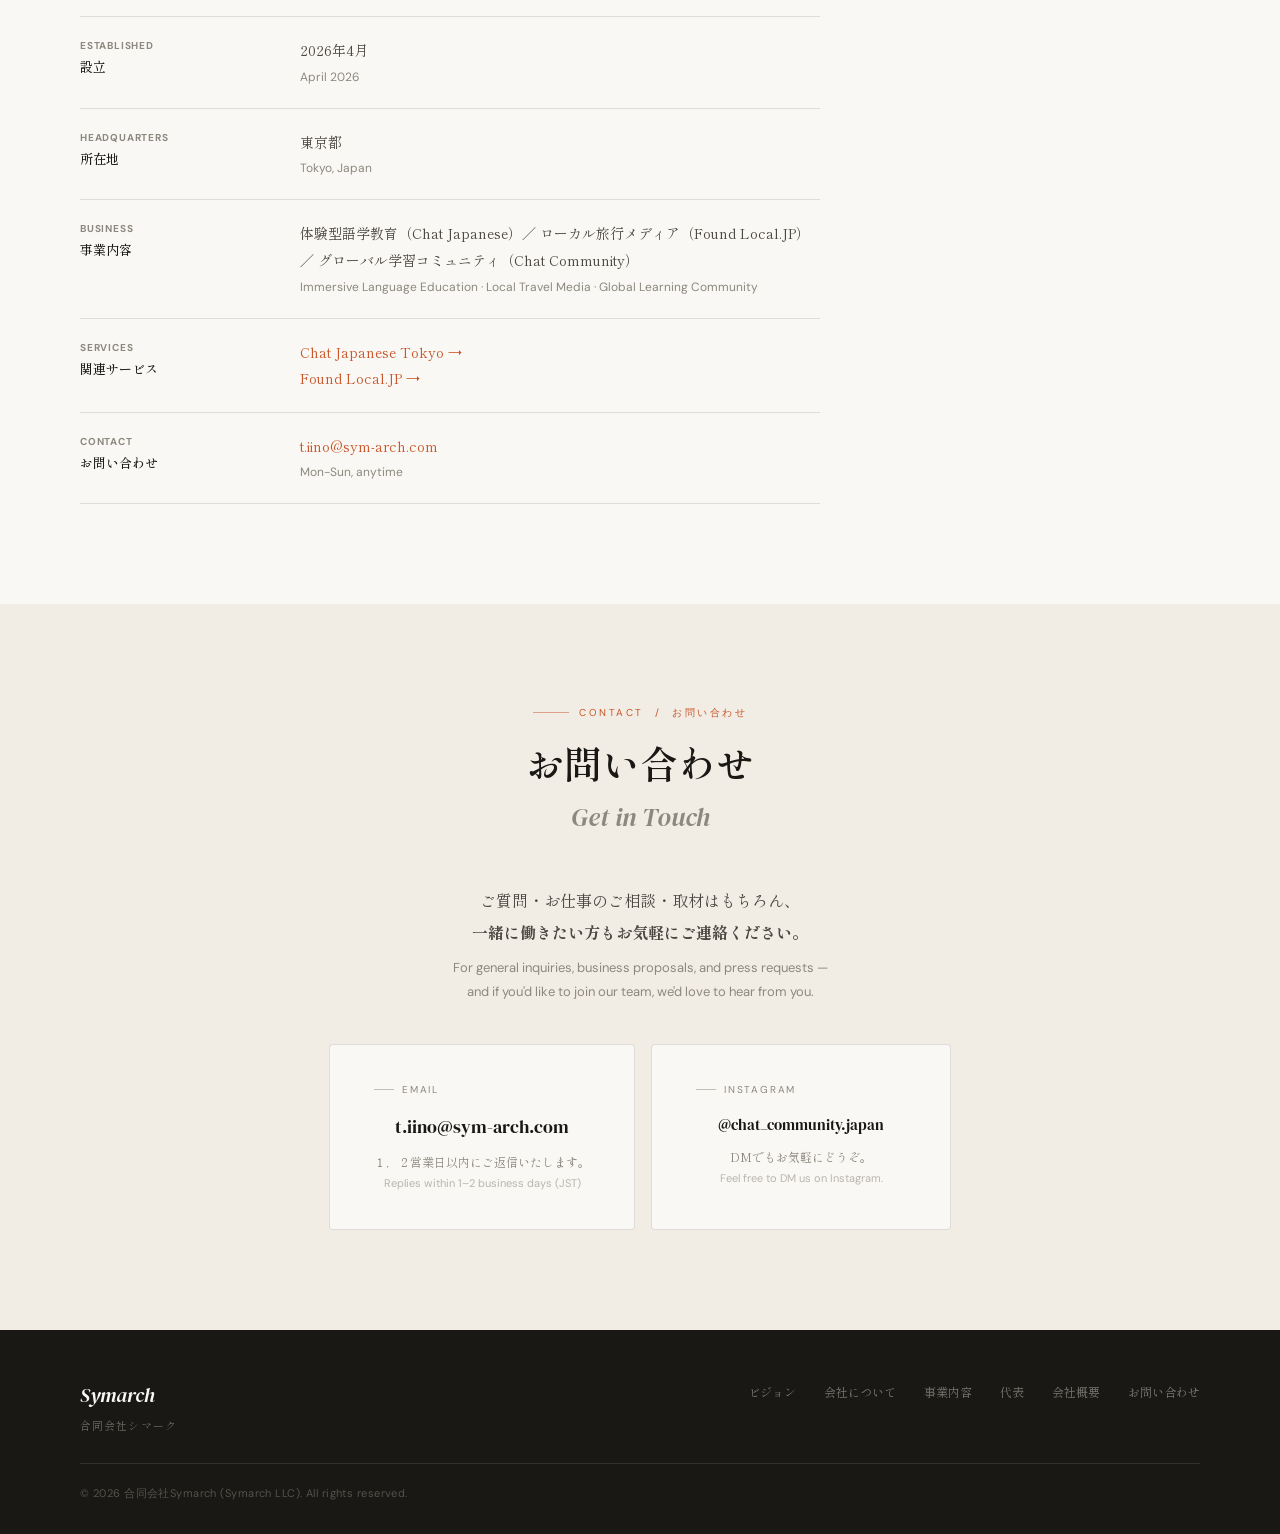
==== commit 77813a96: "Update index.html" ====
--- a/index.html
+++ b/index.html
@@ -446,7 +446,7 @@
       <td>
         <span class="td-ja">
           <a href="https://www.chat-japanese-school.com" target="_blank">Chat Japanese Tokyo →</a><br>
-          <a href="https://www.chat-communityjapan.com"            target="_blank">Localism.blog →</a>
+          <a href="https://www.chat-communityjapan.com"            target="_blank">Found Local.JP →</a>
         </span>
       </td>
     </tr>
@@ -457,7 +457,7 @@
       </th>
       <td>
         <span class="td-ja">
-          <a href="mailto:chatjapanese55@gmail.com">chatjapanese55@gmail.com</a>
+          <a href="mailto:t.iino@sym-arch.com">t.iino@sym-arch.com</a>
         </span>
         <span class="td-en">Mon-Sun, anytime</span>
       </td>
@@ -486,8 +486,8 @@
   <div class="contact-cards">
     <div class="contact-card">
       <p class="contact-card-label">Email</p>
-      <a href="mailto:chatjapanese55@gmail.com" class="contact-email">
-        chatjapanese55@gmail.com
+      <a href="mailto:t.iino@sym-arch.com" class="contact-email">
+        t.iino@sym-arch.com
       </a>
       <p class="contact-note-ja">１，２営業日以内にご返信いたします。</p>
       <p class="contact-note-en">Replies within 1–2 business days (JST)</p>
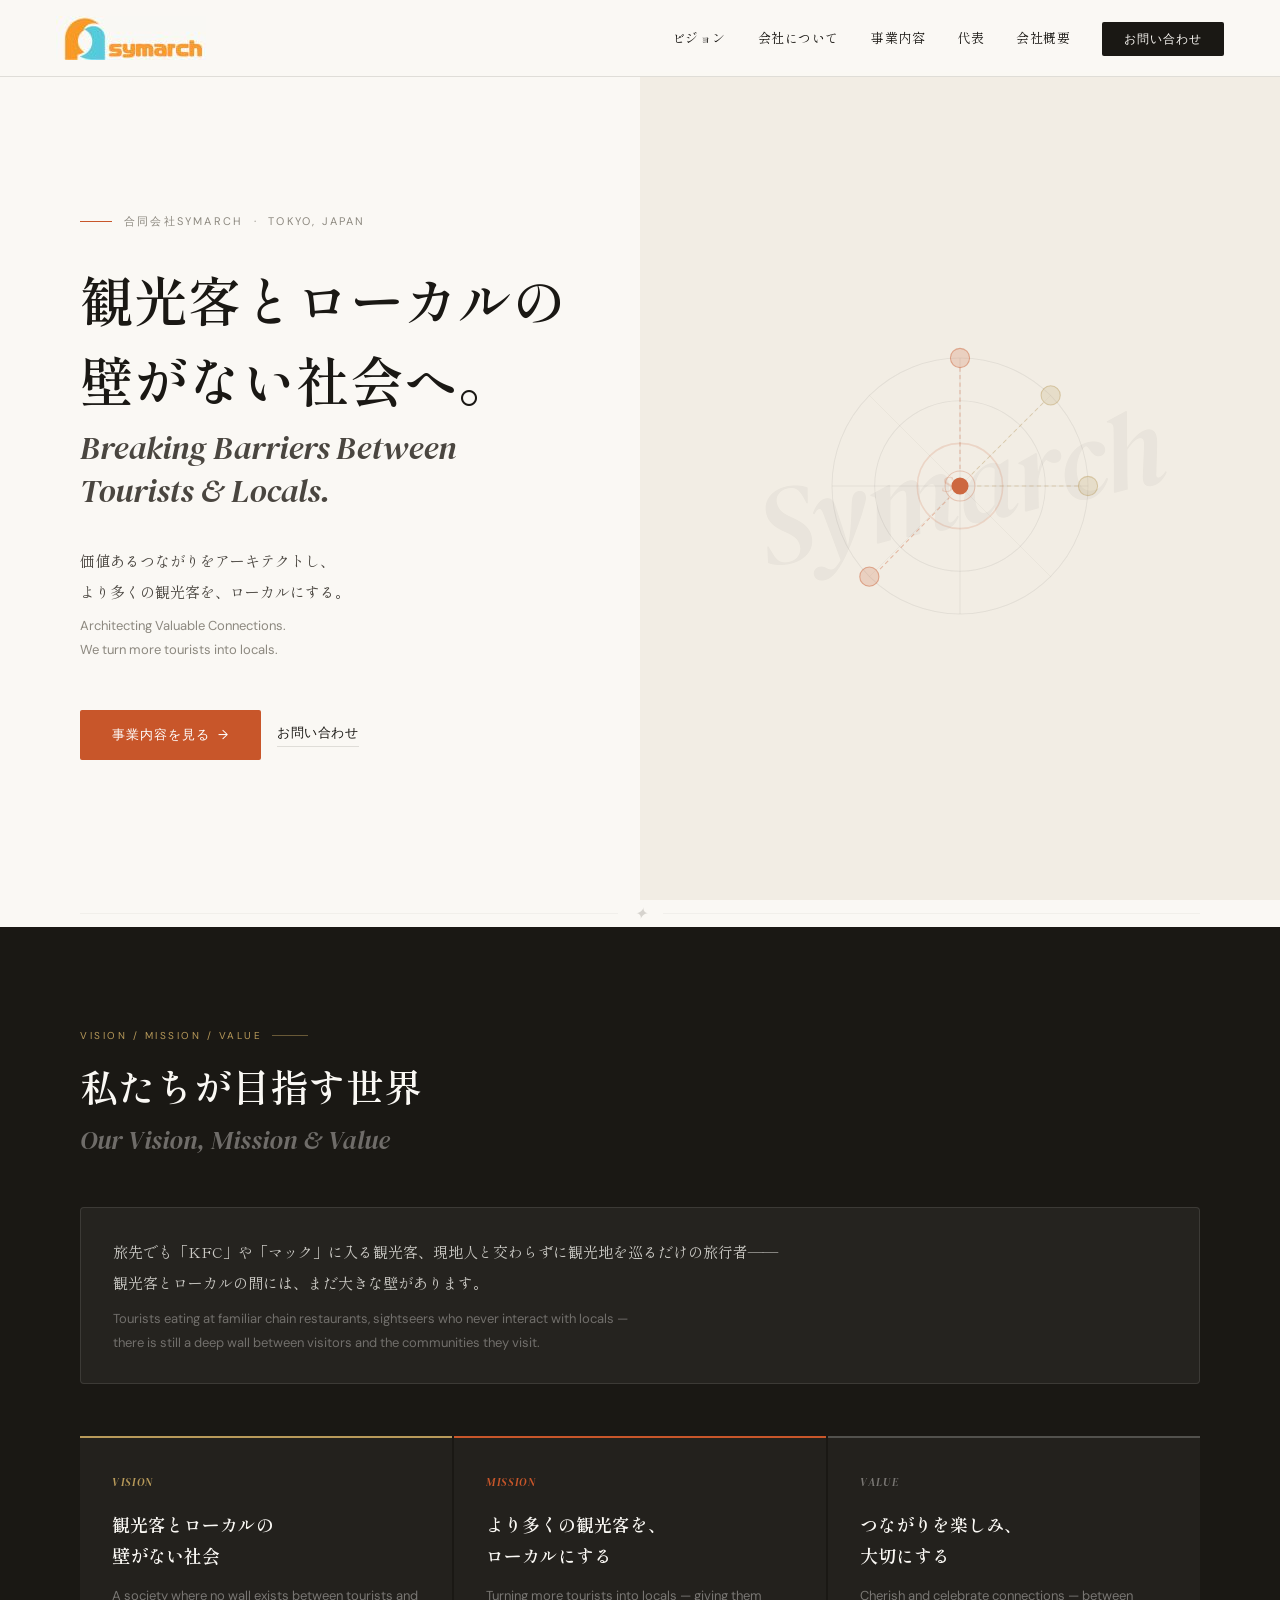
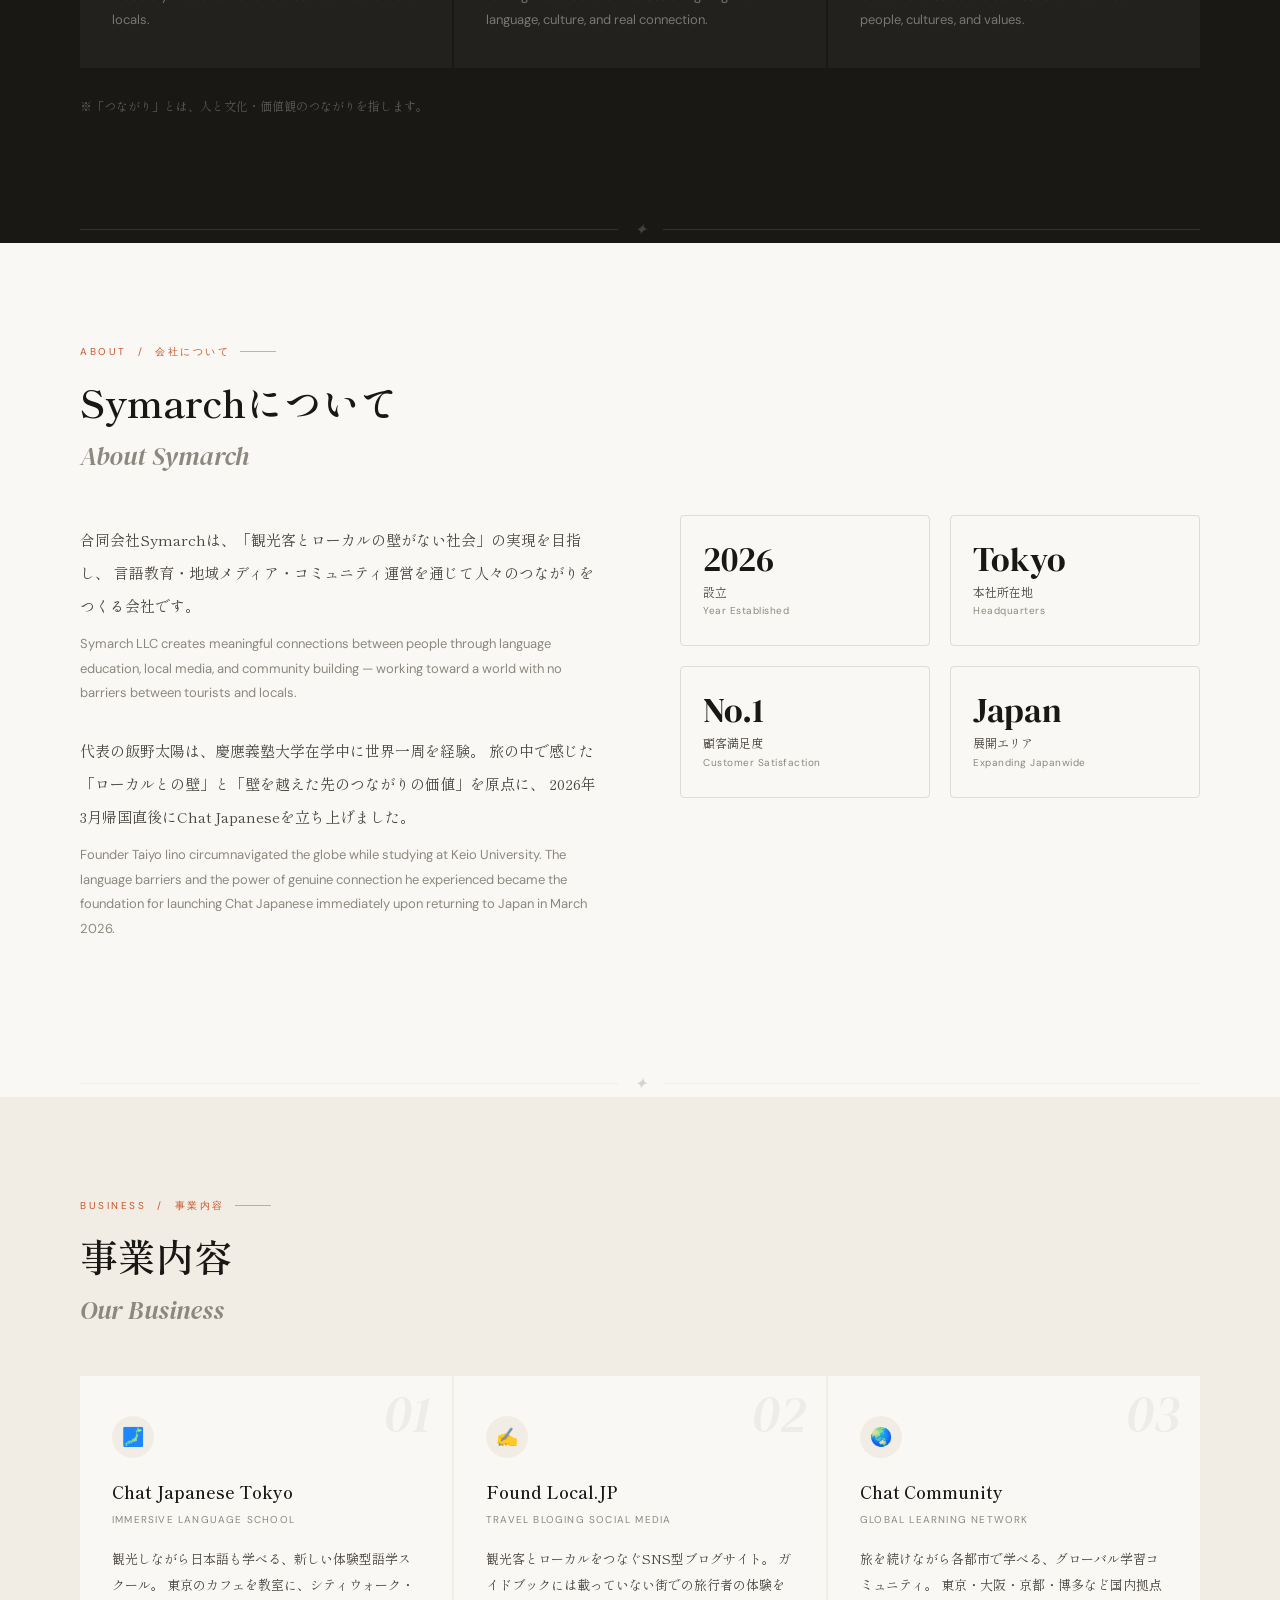
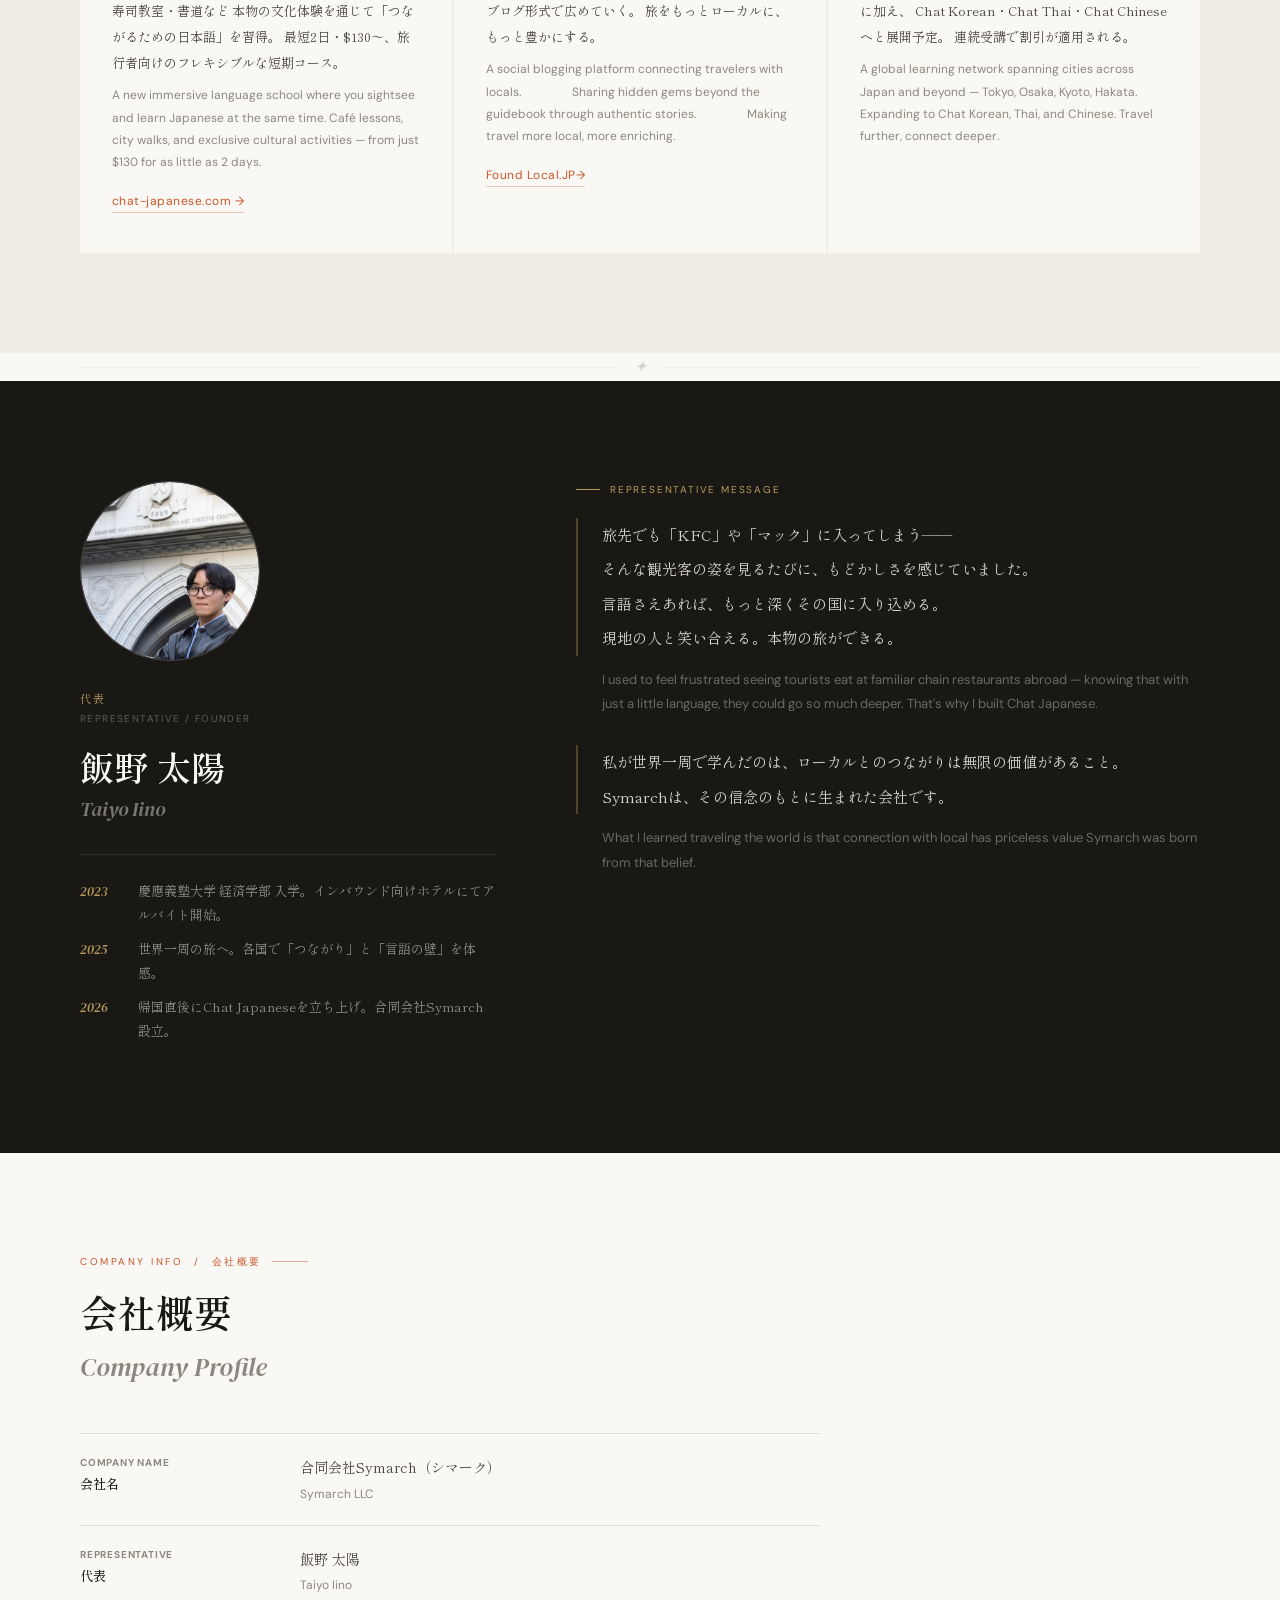
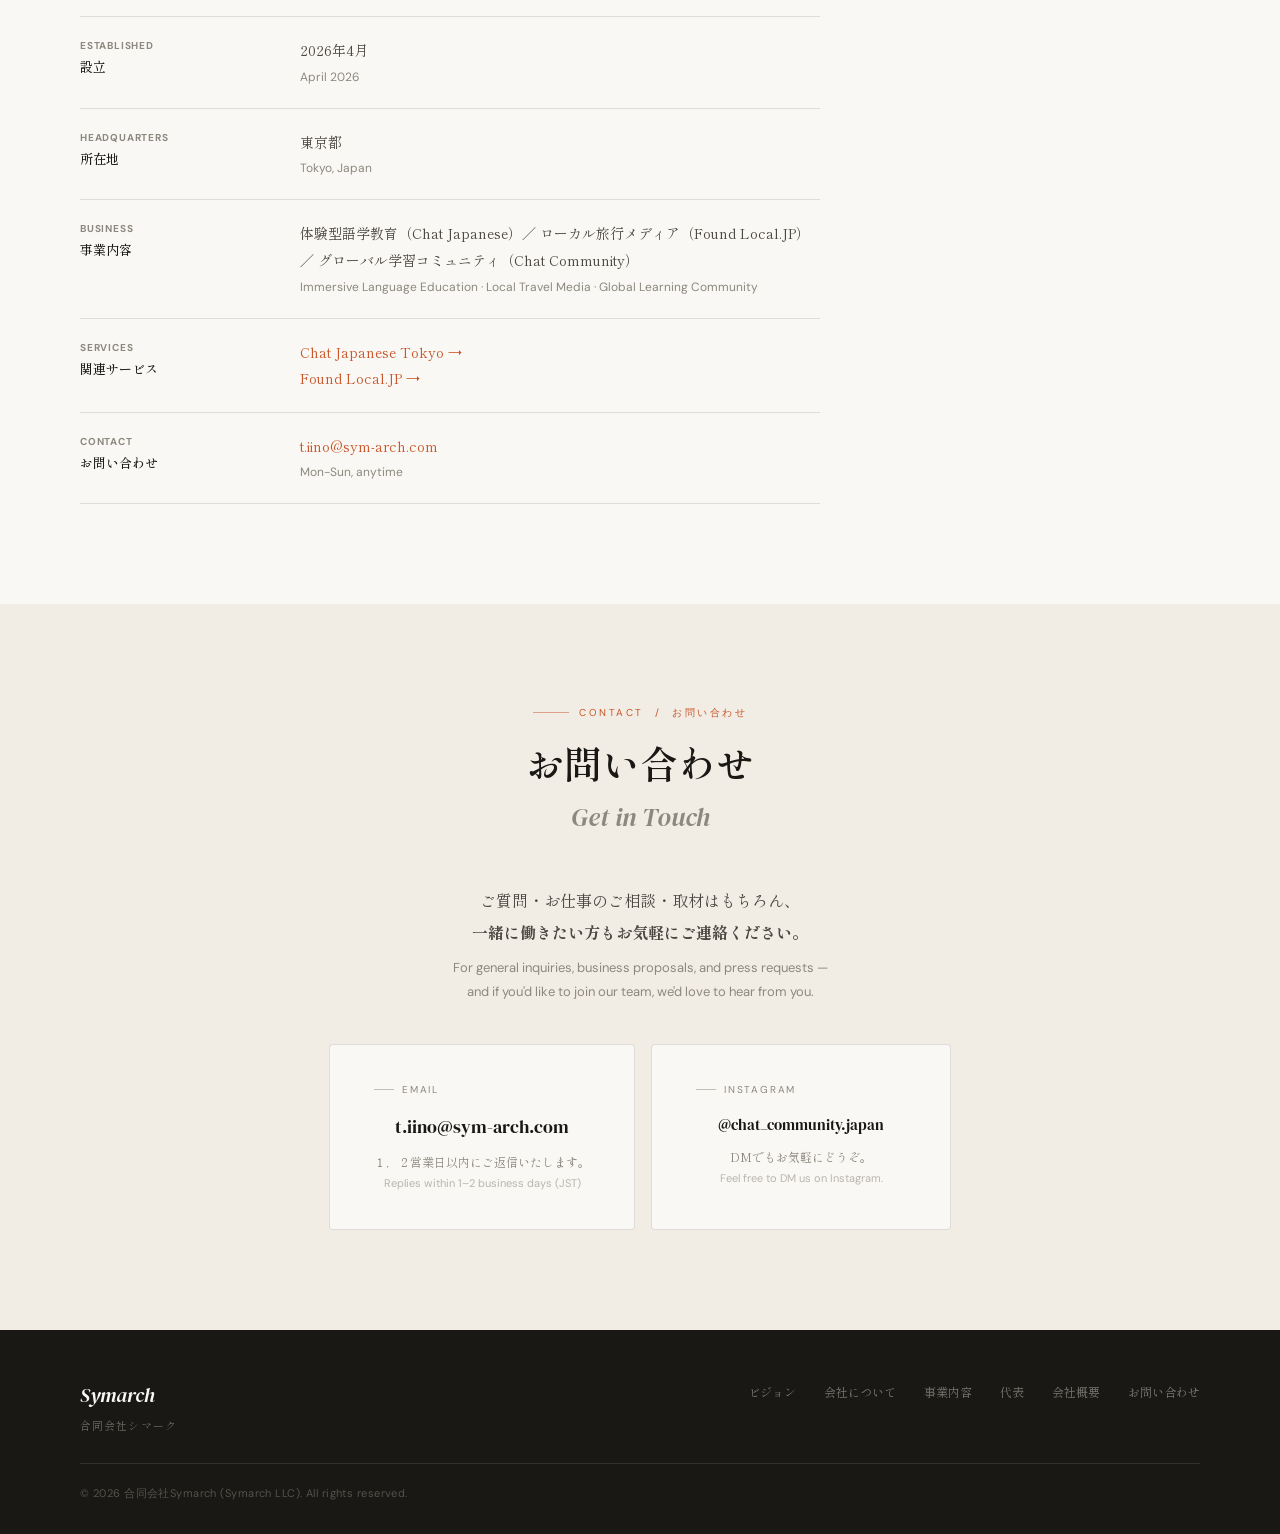
==== commit dc1455be: "Update index.html" ====
--- a/index.html
+++ b/index.html
@@ -262,8 +262,8 @@
     <div class="biz-card">
       <div class="biz-num">02</div>
       <div class="biz-icon">✍️</div>
-      <div class="biz-title-ja">Localism.blog</div>
-      <div class="biz-title-en">Local Voice Travel Media</div>
+      <div class="biz-title-ja">Found Local.JP</div>
+      <div class="biz-title-en">Travel Bloging Social Media</div>
       <p class="biz-desc-ja">
         観光客とローカルをつなぐSNS型ブログサイト。
         ガイドブックには載っていない街での旅行者の体験を
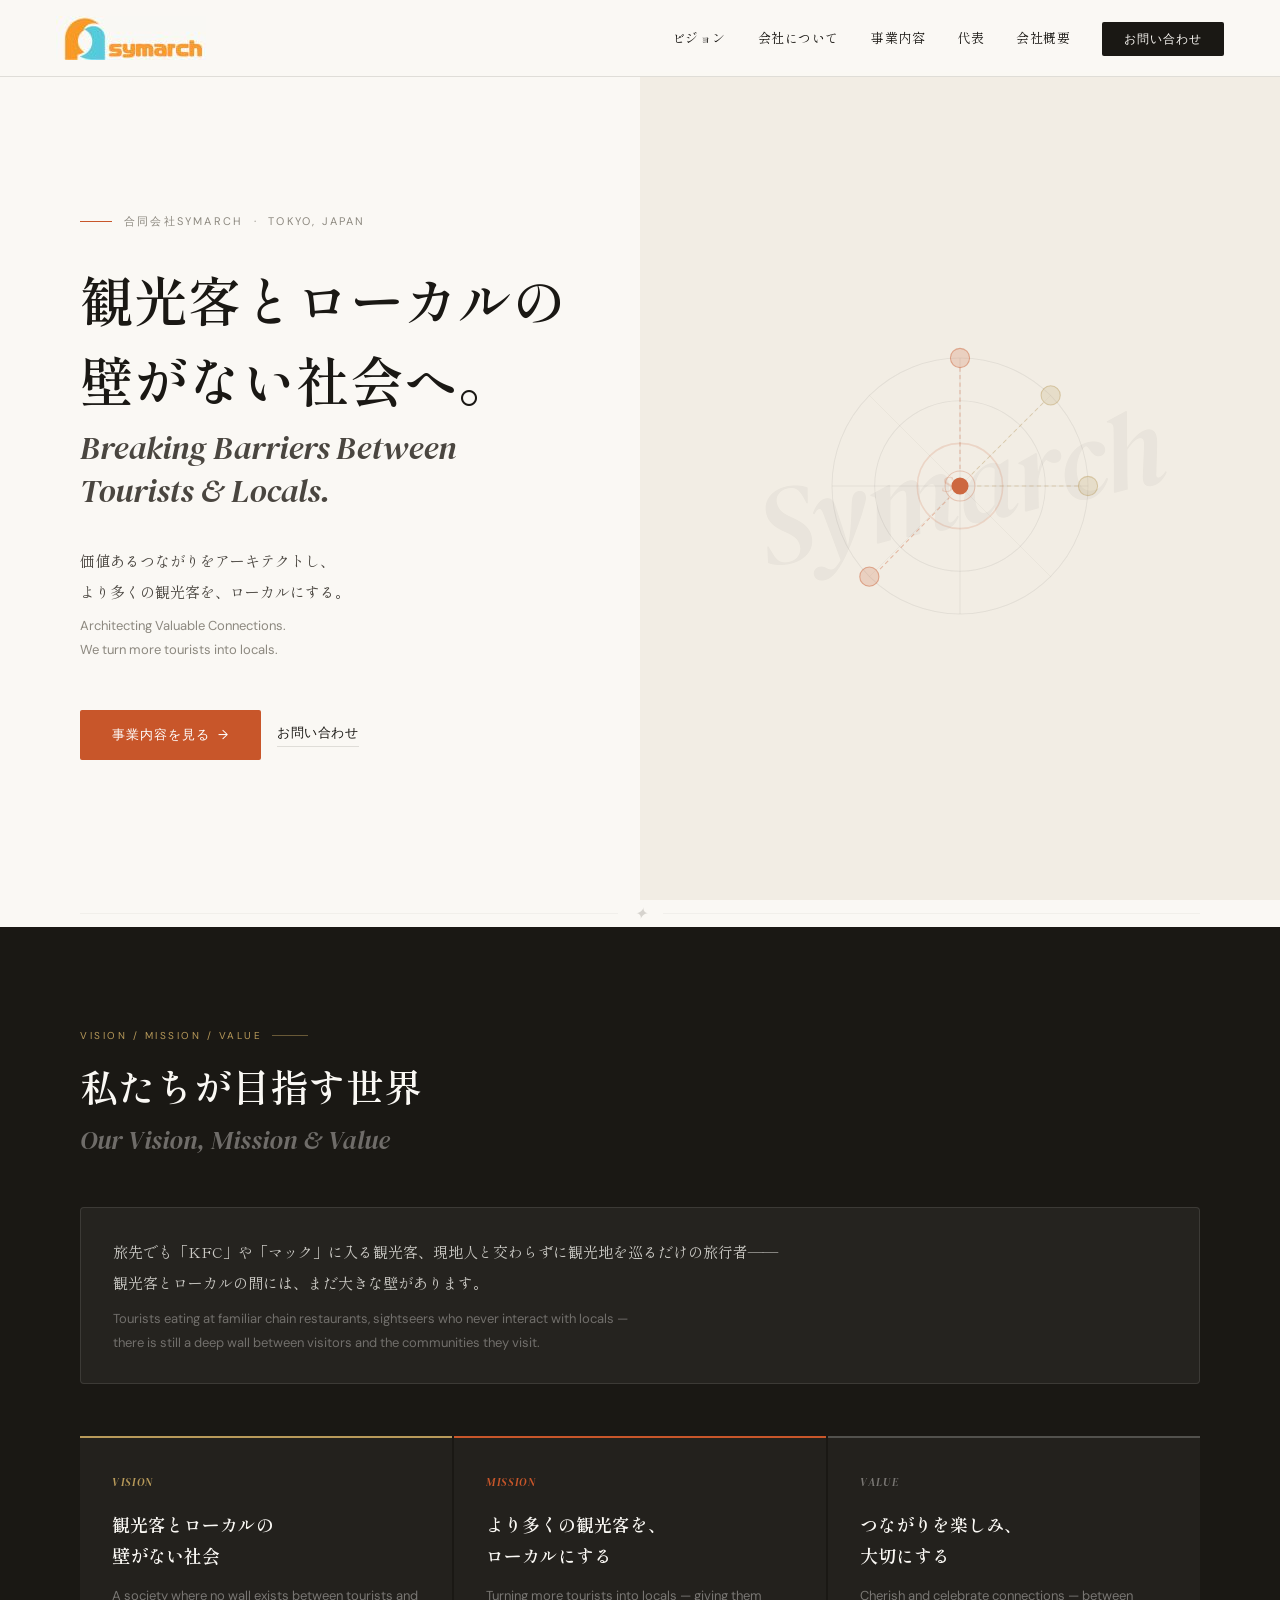
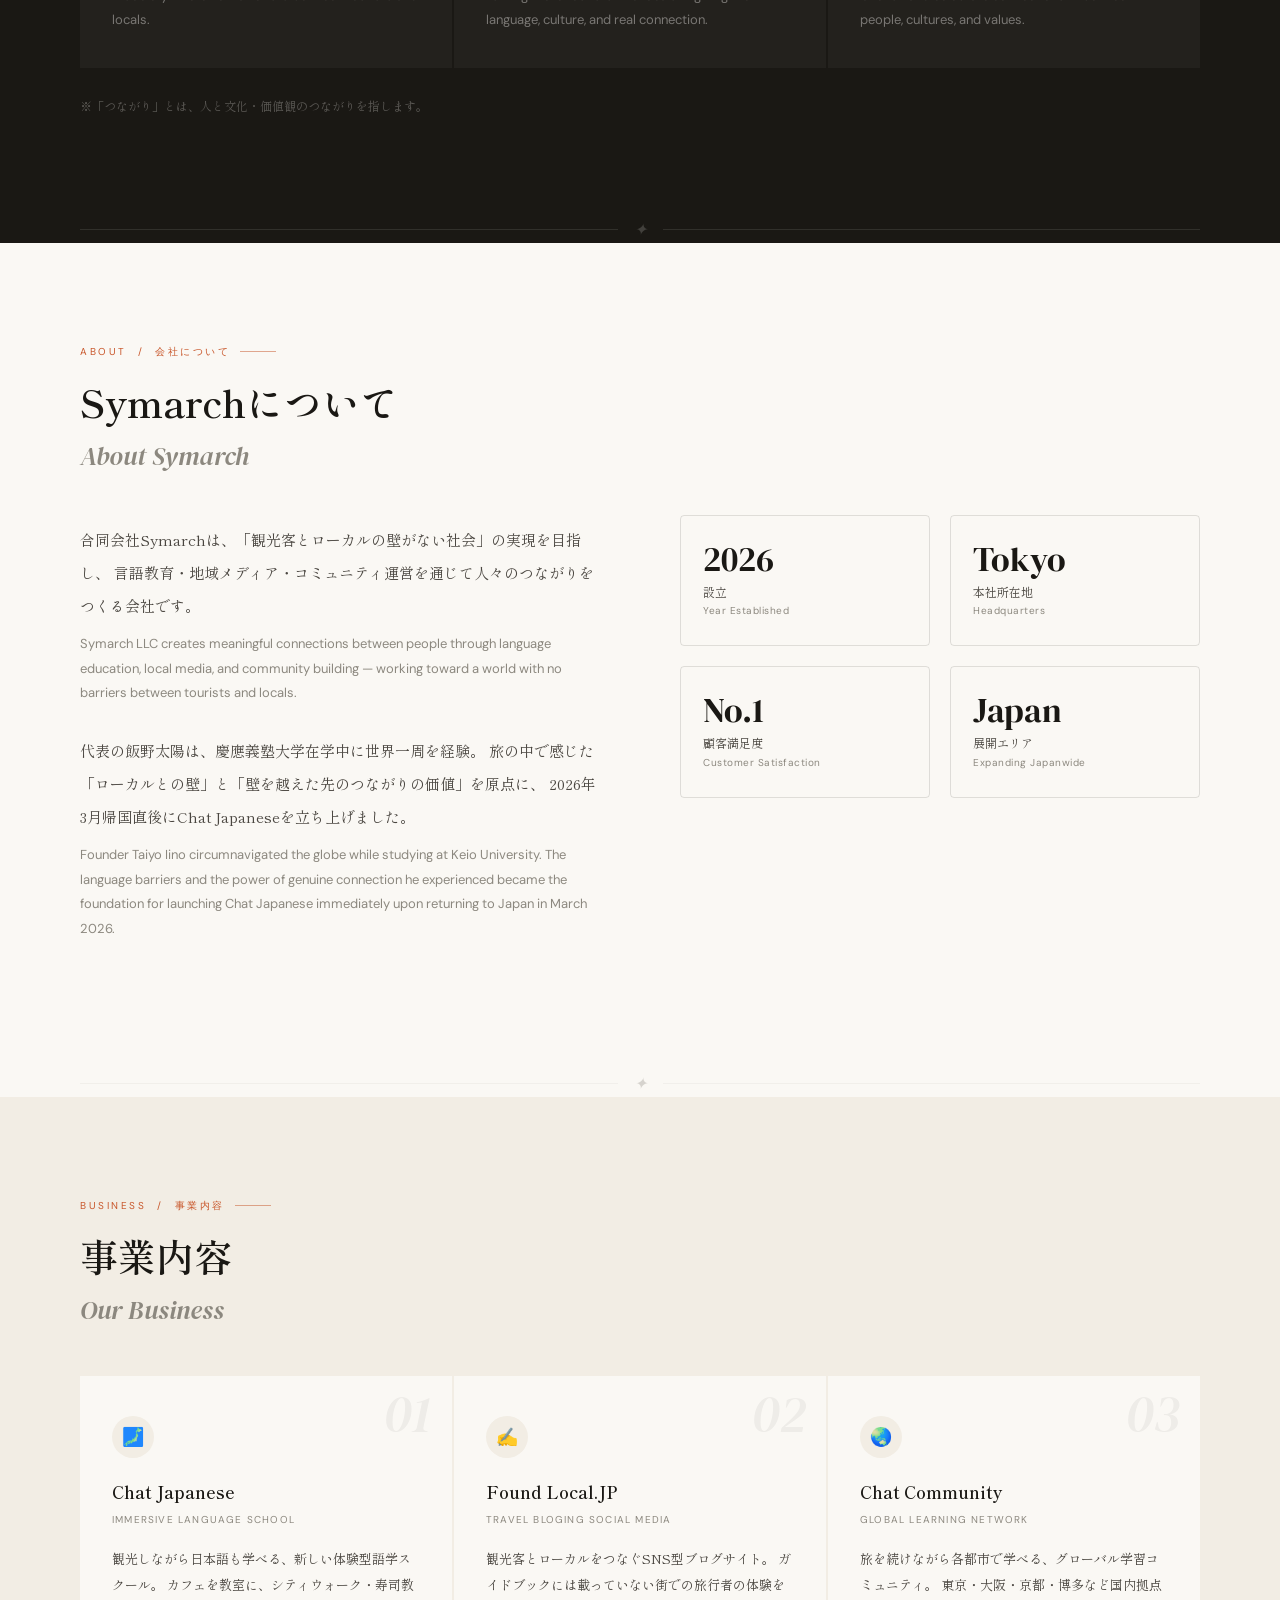
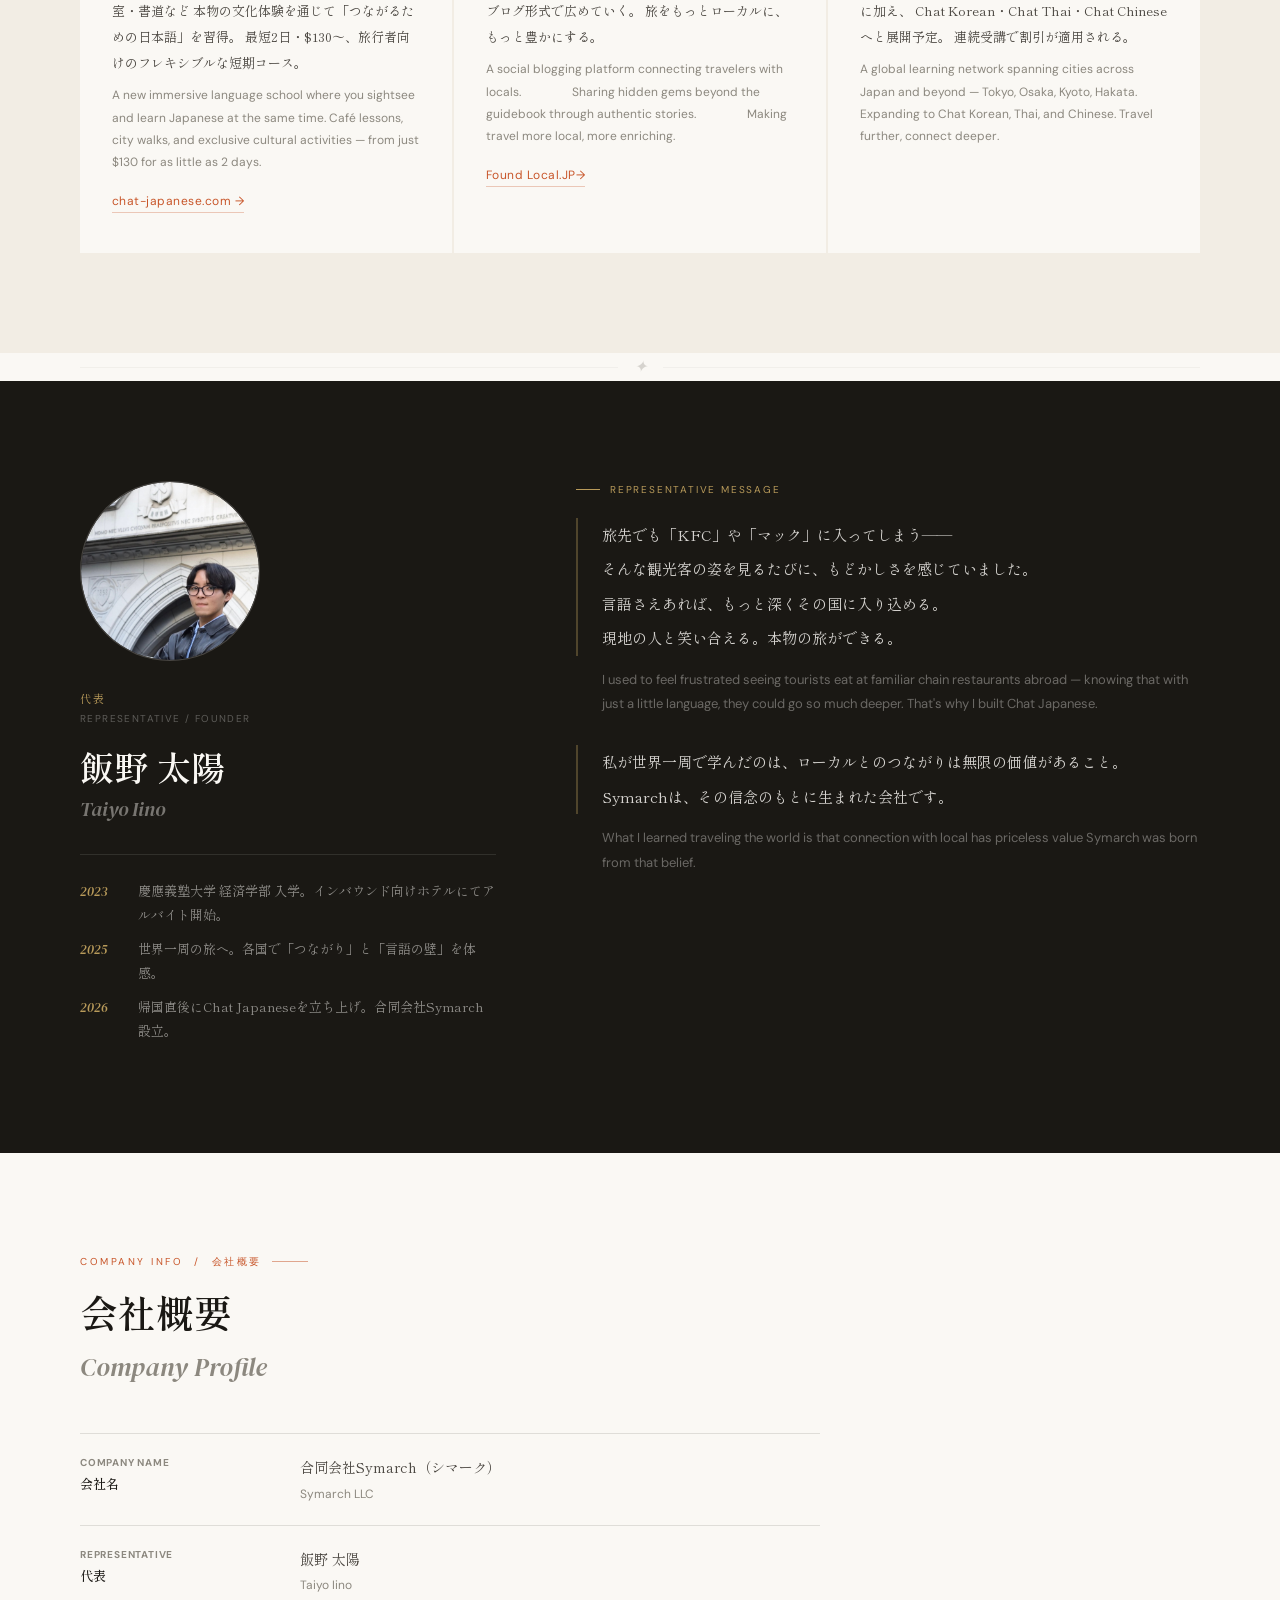
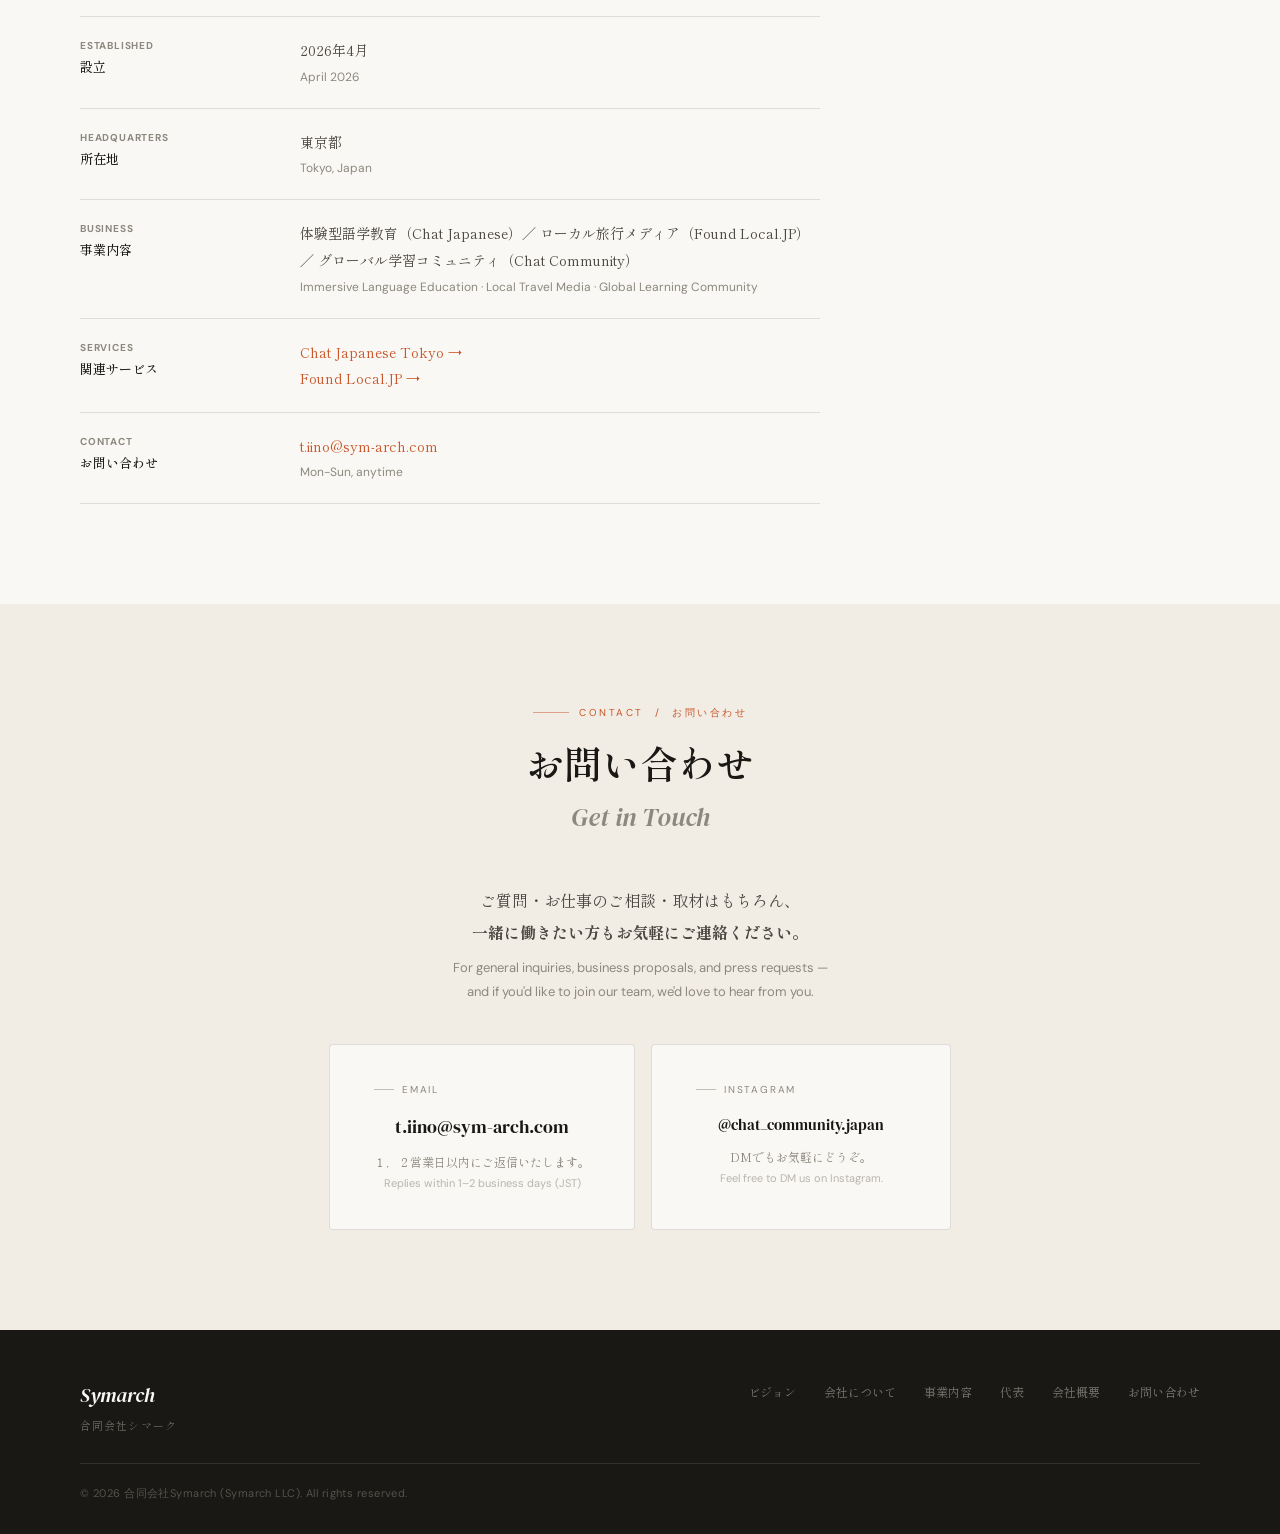
==== commit fd64a353: "Update index.html" ====
--- a/index.html
+++ b/index.html
@@ -237,15 +237,15 @@
 
   <div class="biz-grid">
 
-    <!-- 01 Chat Japanese Tokyo -->
+    <!-- 01 Chat Japanese -->
     <div class="biz-card">
       <div class="biz-num">01</div>
       <div class="biz-icon">🗾</div>
-      <div class="biz-title-ja">Chat Japanese Tokyo</div>
+      <div class="biz-title-ja">Chat Japanese</div>
       <div class="biz-title-en">Immersive Language School</div>
       <p class="biz-desc-ja">
         観光しながら日本語も学べる、新しい体験型語学スクール。
-        東京のカフェを教室に、シティウォーク・寿司教室・書道など
+        カフェを教室に、シティウォーク・寿司教室・書道など
         本物の文化体験を通じて「つながるための日本語」を習得。
         最短2日・$130〜、旅行者向けのフレキシブルな短期コース。
       </p>
@@ -445,7 +445,7 @@
       </th>
       <td>
         <span class="td-ja">
-          <a href="https://www.chat-japanese-school.com" target="_blank">Chat Japanese Tokyo →</a><br>
+          <a href="https://www.chat-japanese.com" target="_blank">Chat Japanese Tokyo →</a><br>
           <a href="https://www.chat-communityjapan.com"            target="_blank">Found Local.JP →</a>
         </span>
       </td>
